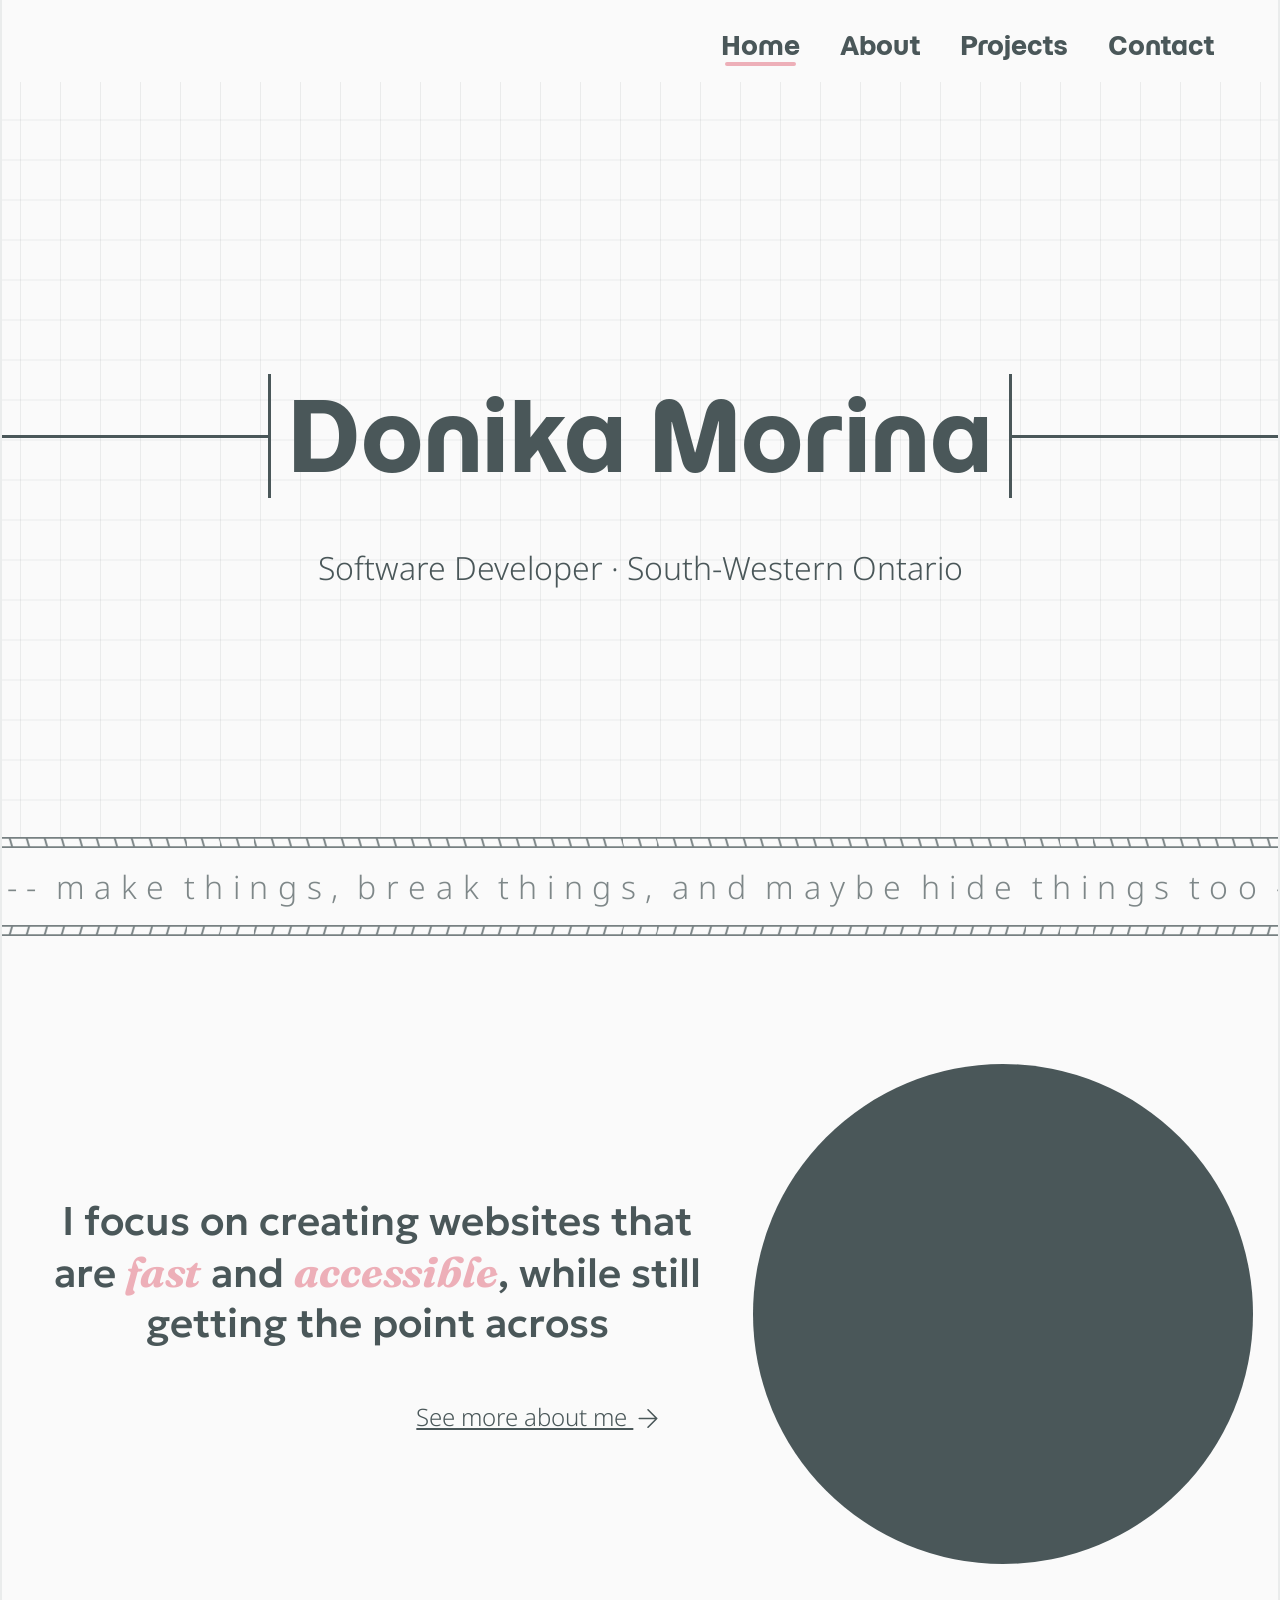
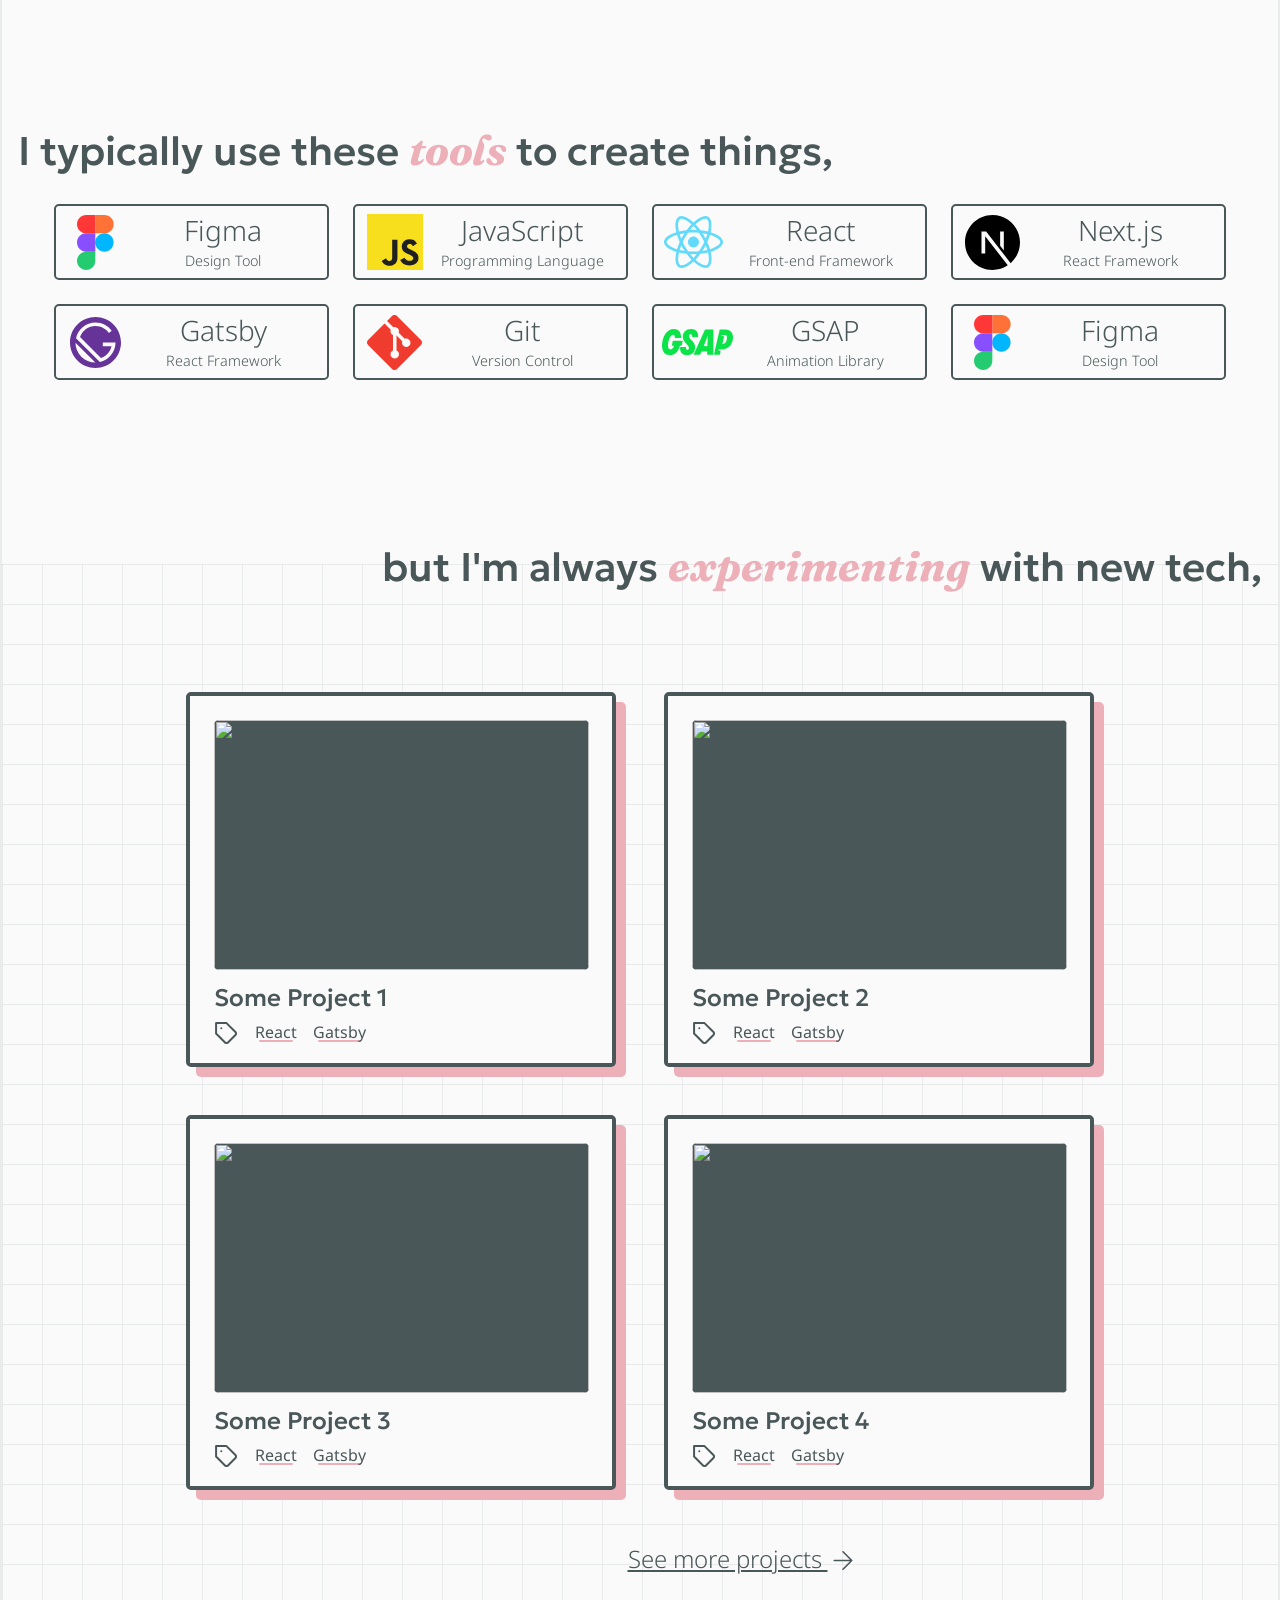
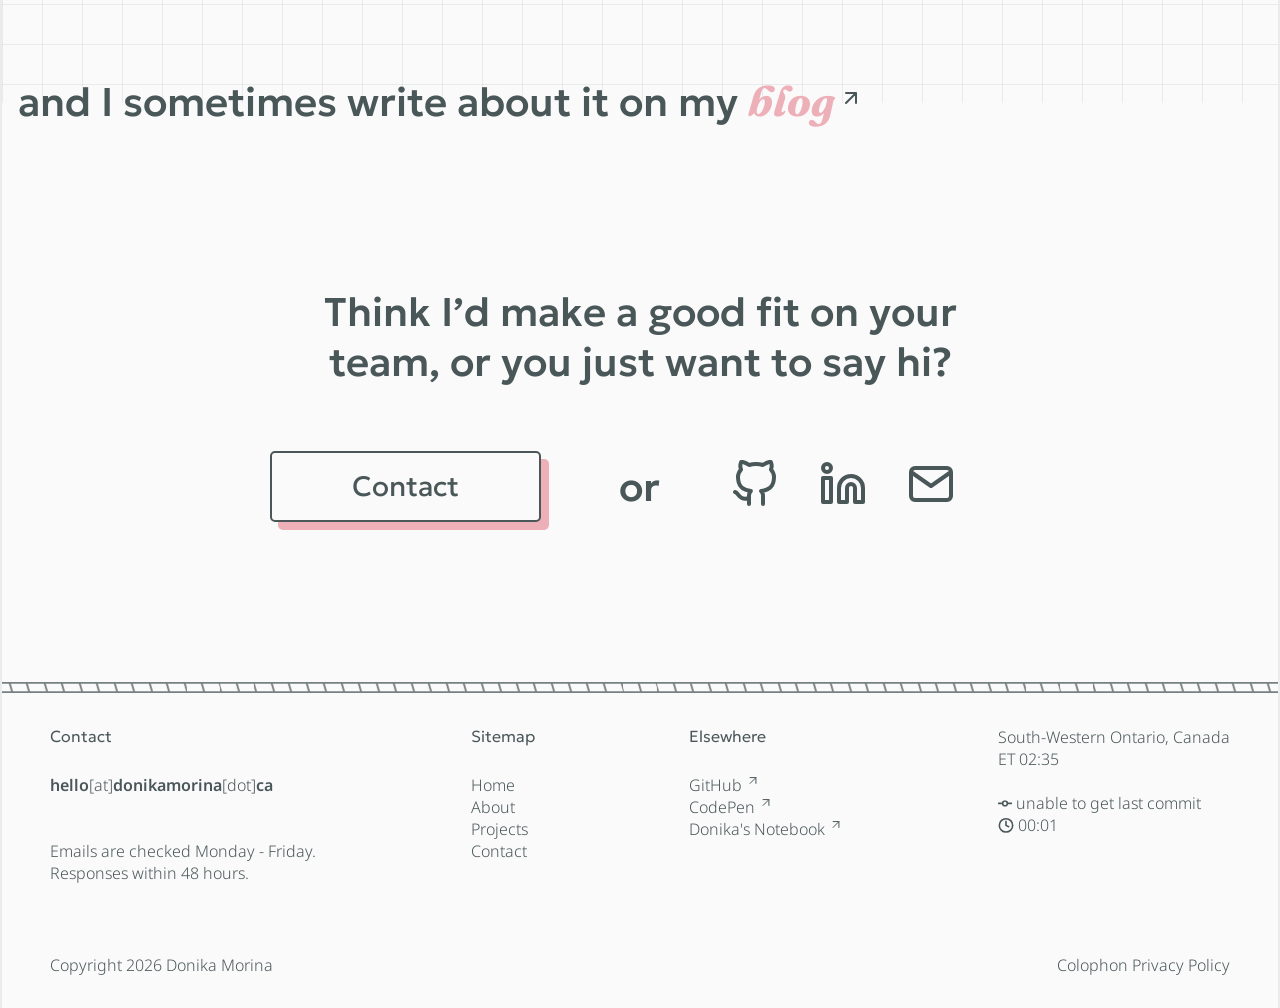
==== index.html @ 20c12070 "styles and content" ====
<!DOCTYPE html>
<html lang="en">

<head>
    <meta charset="UTF-8">
    <meta name="viewport" content="width=device-width, initial-scale=1.0, viewport-fit=cover">
    <!-- <meta http-equiv="Content-Security-Policy" content="default-src 'self'"> -->

    <!-- WEBSITE METADATA-->
    <title>Portfolio | Donika Morina</title>
    <meta name="description" content="A web dev portfolio">

    <meta name="theme-color" content="#ffffff">
    <meta name="color-scheme" content="light">

    <meta name="robots" content="index,follow">


    <!-- OPEN GRAPH / SOCIAL TAGS -->
    <meta property="og:url" content="https://donikamorina.ca/">
    <meta property="og:type" content="website">
    <meta property="og:title" content="Portfolio | Donika Morina">
    <!-- <meta property="og:image" content="https://example.com/image.jpg"> -->
    <!-- <meta property="og:image:alt" content="A description of what is in the image (not a caption)"> -->
    <meta property="og:description" content="Description Here">
    <meta property="og:site_name" content="Portfolio | Donika Morina">
    <meta property="og:locale" content="en_US">
    <meta property="article:author" content="Donika Morina">

    <!-- CANONICAL -->
    <link rel="canonical" href="https://donikamorina.ca">

    <!-- PRECONNECT & PREFETCH -->
    <link rel="preconnect" href="https://fonts.googleapis.com">
    <link rel="preconnect" href="https://fonts.gstatic.com" crossorigin>
    <link
        href="https://fonts.googleapis.com/css2?family=Fraunces:ital,opsz,wght@0,9..144,100..900;1,9..144,100..900&family=Geologica:wght,CRSV@100..900,0&family=Momo+Trust+Display&family=Noto+Sans:ital,wght@0,100..900;1,100..900&display=swap"
        rel="stylesheet">

    <!-- EXTERNAL STYLESHEETS -->
    <link rel="stylesheet" href="/styles/styles.css">

    <!-- FAVICONS FOR DIFFERENT BROWSERS-->
    <link rel="icon" type="image/x-icon" href="/assets/favicons/favicon.ico">
    <link rel="icon" type="image/png" sizes="16x16" href="/assets/favicons/favicon-16x16.png">
    <link rel="icon" type="image/png" sizes="32x32" href="/assets/favicons/favicon-32x32.png">
    <link rel="apple-touch-icon" sizes="180x180" href="/assets/favicons/apple-touch-icon.png">
    <link rel="manifest" href="/assets/favicons/site.webmanifest">

    <!-- SCRIPTS -->
    <script src="/scripts/scroller.js" defer></script>
    <script src="/scripts/clock.js" defer></script>
    <script src="/scripts/getLastCommit.js" defer></script>
</head>

<body>
    <div class="site-container">
        <header>
            <nav class="navbar">
                <ul>
                    <li><a class="nav-link momo-trust current" href="/">Home</a></li>
                    <li><a class="nav-link momo-trust" href="/about">About</a></li>
                    <li><a class="nav-link momo-trust" href="/projects">Projects</a></li>
                    <li><a class="nav-link momo-trust" href="/contact">Contact</a></li>
                </ul>
            </nav>
        </header>
        <main>
            <section class="hero">
                <div class="hero-grid">
                    <p class="hero-subheading left">Software Developer</p>
                    <div class="placeholder momo-trust">Donika Morina</div>
                    <div class="hero-heading">
                        <div>
                            <h1 class="momo-trust">Donika Morina</h1>
                        </div>
                    </div>
                    <p class="hero-subheading right">South-Western Ontario</p>
                </div>
                <p class="mobile-hero-subheading">
                    Software Developer · South-Western Ontario
                </p>
            </section>
            <div class="horizontal-scroll">
                <div class="scroller" id="scroller"></div>
            </div>
            <section class="about">
                <div class="about-content">
                    <h2 class="section-heading about-heading align-center">I focus on creating websites that are
                        <em>fast</em> and
                        <em>accessible</em>,
                        while still getting the
                        point across
                    </h2>
                    <a href="/about" class="align-right see-more">See more about me <svg width="30" height="30"
                            viewBox="0 0 30 30" fill="none" xmlns="http://www.w3.org/2000/svg">
                            <path d="M6.25 15H23.75M15 23.75L23.75 15L15 6.25" stroke-width="1.6" stroke-linecap="round"
                                stroke-linejoin="round" />
                        </svg>
                    </a>
                </div>
                <div>
                    <div class="profile"></div>
                </div>
            </section>
            <section class="tools">
                <h2 class="section-heading align-left">I typically use these <em>tools</em> to create things, </h2>
                <div class="tool-container">
                    <div class="tool">
                        <i class="tool-icon"><img src="/assets/logo/figma.svg" alt=""></i>
                        <div class="tool-info">
                            <h6>Figma</h6>
                            <p>Design Tool</p>
                        </div>
                    </div>
                    <div class="tool">
                        <i class="tool-icon"><img src="/assets/logo/js.svg" alt=""></i>
                        <div class="tool-info">
                            <h6>JavaScript</h6>
                            <p>Programming Language</p>
                        </div>
                    </div>
                    <div class="tool">
                        <i class="tool-icon"><img src="/assets/logo/react.svg" alt=""></i>
                        <div class="tool-info">
                            <h6>React</h6>
                            <p>Front-end Framework</p>
                        </div>
                    </div>
                    <div class="tool">
                        <i class="tool-icon"><img src="/assets/logo/next.svg" alt=""></i>
                        <div class="tool-info">
                            <h6>Next.js</h6>
                            <p>React Framework</p>
                        </div>
                    </div>
                    <div class="tool">
                        <i class="tool-icon"><img src="/assets/logo/gatsby.svg" alt=""></i>
                        <div class="tool-info">
                            <h6>Gatsby</h6>
                            <p>React Framework</p>
                        </div>
                    </div>
                    <div class="tool">
                        <i class="tool-icon"><img src="/assets/logo/git.svg" alt=""></i>
                        <div class="tool-info">
                            <h6>Git</h6>
                            <p>Version Control</p>
                        </div>
                    </div>
                    <div class="tool">
                        <i class="tool-icon"><img src="/assets/logo/gsap.svg" alt=""></i>
                        <div class="tool-info">
                            <h6>GSAP</h6>
                            <p>Animation Library</p>
                        </div>
                    </div>
                    <div class="tool">
                        <i class="tool-icon"><img src="/assets/logo/figma.svg" alt=""></i>
                        <div class="tool-info">
                            <h6>Figma</h6>
                            <p>Design Tool</p>
                        </div>
                    </div>
                </div>

            </section>
            <section class="projects">
                <h2 class="section-heading align-right">but I'm always <em>experimenting</em> with new tech,</h2>
                <div class="projects-bg">
                    <div class="project-card-container">
                        <div class="project-card">
                            <div class="project-card-content">
                                <div class="card-front">
                                    <img src="" alt="">
                                    <h4>Some Project 1</h4>
                                    <div><i class="tag-icon"></i>
                                        <ul class="tags">
                                            <li>React</li>
                                            <li>Gatsby</li>
                                        </ul>
                                    </div>
                                </div>
                                <div class="card-back">
                                    <p>These are the details of the project card</p>
                                    <ul class="card-links">
                                        <li><a href="">Link</a></li>
                                        <li><a href="">Link</a></li>
                                    </ul>
                                </div>
                            </div>
                        </div>
                        <div class="project-card">
                            <div class="project-card-content">
                                <div class="card-front">
                                    <img src="" alt="">
                                    <h4>Some Project 2</h4>
                                    <div><i class="tag-icon"></i>
                                        <ul class="tags">
                                            <li>React</li>
                                            <li>Gatsby</li>
                                        </ul>
                                    </div>
                                </div>
                                <div class="card-back">
                                    <p>These are the details of the project card</p>
                                    <ul class="card-links">
                                        <li><a href="">Link</a></li>
                                        <li><a href="">Link</a></li>
                                    </ul>
                                </div>
                            </div>
                        </div>
                        <div class="project-card">
                            <div class="project-card-content">
                                <div class="card-front">
                                    <img src="" alt="">
                                    <h4>Some Project 3</h4>
                                    <div><i class="tag-icon"></i>
                                        <ul class="tags">
                                            <li>React</li>
                                            <li>Gatsby</li>
                                        </ul>
                                    </div>
                                </div>
                                <div class="card-back">
                                    <p>These are the details of the project card</p>
                                    <ul class="card-links">
                                        <li><a href="">Link</a></li>
                                        <li><a href="">Link</a></li>
                                    </ul>
                                </div>
                            </div>
                        </div>
                        <div class="project-card">
                            <div class="project-card-content">
                                <div class="card-front">
                                    <img src="" alt="">
                                    <h4>Some Project 4</h4>
                                    <div><i class="tag-icon"></i>
                                        <ul class="tags">
                                            <li>React</li>
                                            <li>Gatsby</li>
                                        </ul>
                                    </div>
                                </div>
                                <div class="card-back">
                                    <p>These are the details of the project card</p>
                                    <ul class="card-links">
                                        <li><a href="">Link</a></li>
                                        <li><a href="">Link</a></li>
                                    </ul>
                                </div>
                            </div>
                        </div>
                        <div class="project-link">
                            <a href="/projects" class="align-right see-more">See more projects <svg width="30"
                                    height="30" viewBox="0 0 30 30" fill="none" xmlns="http://www.w3.org/2000/svg">
                                    <path d="M6.25 15H23.75M15 23.75L23.75 15L15 6.25" stroke-width="1.6"
                                        stroke-linecap="round" stroke-linejoin="round" />
                                </svg>
                            </a>
                        </div>
                        <div class="dotted-circle"></div>
                    </div>
                </div>
                <h2 class="section-heading align-left">and I sometimes write about it on my <a class="external-link"
                        target="_blank" href="https://donikasnotebook.com/blog"><em>blog</em> <i class="arrow-up-right">
                            <svg width="24" height="24" viewBox="0 0 24 24" fill="none"
                                xmlns="http://www.w3.org/2000/svg">
                                <path d="M7 17L17 7M17 17V7H7" stroke-width="2" stroke-linecap="round"
                                    stroke-linejoin="round" />
                            </svg>

                        </i></a></h2>
            </section>
            <section class="contact">
                <h2 class="section-heading align-center">
                    Think I’d make a good fit on your team, or you just want to say hi?
                </h2>
                <div class="contact-links">
                    <a href="/contact" class="button wider">Contact</a>
                    <h2 class="section-heading">or</h2>
                    <ul class="social-link-container">
                        <li><a class="social-icon" href="https://github.com/donika-morina" target="_blank">
                                <svg width="48" height="48" viewBox="0 0 48 48" fill="none"
                                    xmlns="http://www.w3.org/2000/svg">
                                    <g clip-path="url(#clip0_1512_581)">
                                        <path
                                            d="M18 37.9999C8 40.9999 8 32.9999 4 31.9999M32 43.9999V36.2599C32.075 35.3062 31.9462 34.3475 31.622 33.4475C31.2979 32.5474 30.7859 31.7267 30.12 31.0399C36.4 30.3399 43 27.9599 43 17.0399C42.9995 14.2475 41.9254 11.5623 40 9.53988C40.9117 7.09689 40.8472 4.39657 39.82 1.99988C39.82 1.99988 37.46 1.29988 32 4.95988C27.416 3.71752 22.584 3.71752 18 4.95988C12.54 1.29988 10.18 1.99988 10.18 1.99988C9.15275 4.39657 9.08829 7.09689 10 9.53988C8.06025 11.5773 6.98505 14.2868 7 17.0999C7 27.9399 13.6 30.3199 19.88 31.0999C19.222 31.7798 18.7145 32.5907 18.3906 33.4797C18.0667 34.3687 17.9336 35.316 18 36.2599V43.9999"
                                            stroke="#4A5759" stroke-width="4" stroke-linecap="round"
                                            stroke-linejoin="round" />
                                    </g>
                                    <defs>
                                        <clipPath id="clip0_1512_581">
                                            <rect width="48" height="48" fill="white" />
                                        </clipPath>
                                    </defs>
                                </svg>

                            </a>
                        </li>
                        <li><a class="social-icon" href="https://ca.linkedin.com/in/donika--morina" target="_blank">
                                <svg width="48" height="48" viewBox="0 0 48 48" fill="none"
                                    xmlns="http://www.w3.org/2000/svg">
                                    <path
                                        d="M32 16C35.1826 16 38.2348 17.2643 40.4853 19.5147C42.7357 21.7652 44 24.8174 44 28V42H36V28C36 26.9391 35.5786 25.9217 34.8284 25.1716C34.0783 24.4214 33.0609 24 32 24C30.9391 24 29.9217 24.4214 29.1716 25.1716C28.4214 25.9217 28 26.9391 28 28V42H20V28C20 24.8174 21.2643 21.7652 23.5147 19.5147C25.7652 17.2643 28.8174 16 32 16Z"
                                        stroke="#4A5759" stroke-width="4" stroke-linecap="round"
                                        stroke-linejoin="round" />
                                    <path d="M12 18H4V42H12V18Z" stroke="#4A5759" stroke-width="4"
                                        stroke-linecap="round" stroke-linejoin="round" />
                                    <path
                                        d="M8 12C10.2091 12 12 10.2091 12 8C12 5.79086 10.2091 4 8 4C5.79086 4 4 5.79086 4 8C4 10.2091 5.79086 12 8 12Z"
                                        stroke="#4A5759" stroke-width="4" stroke-linecap="round"
                                        stroke-linejoin="round" />
                                </svg>

                            </a>
                        </li>
                        <li>
                            <a class="social-icon" href="mailto:hello@donika.info">
                                <svg width="48" height="48" viewBox="0 0 48 48" fill="none"
                                    xmlns="http://www.w3.org/2000/svg">
                                    <path
                                        d="M44 12C44 9.8 42.2 8 40 8H8C5.8 8 4 9.8 4 12M44 12V36C44 38.2 42.2 40 40 40H8C5.8 40 4 38.2 4 36V12M44 12L24 26L4 12"
                                        stroke="#4A5759" stroke-width="4" stroke-linecap="round"
                                        stroke-linejoin="round" />
                                </svg>
                            </a>
                        </li>
                    </ul>
                </div>
            </section>
        </main>
        <footer>
            <div class="footer-container">
                <div class="footer-contact">
                    <h6 class="footer-heading">Contact</h6>
                    <p>
                        <strong>hello</strong>[at]<strong>donikamorina</strong>[dot]<strong>ca</strong>
                    </p>
                    <br>
                    <br>
                    <p>
                        Emails are checked Monday - Friday.
                        <br>
                        Responses within 48 hours.
                    </p>
                    <br>
                </div>
                <div class="footer-sitemap">
                    <h6 class="footer-heading">Sitemap</h6>
                    <ul>
                        <li><a class="footer-link" href="/">Home</a></li>
                        <li><a class="footer-link" href="/about">About</a></li>
                        <li><a class="footer-link" href="/projects">Projects</a></li>
                        <li><a class="footer-link" href="/contact">Contact</a></li>
                    </ul>
                </div>
                <div class="footer-elsewhere">
                    <h6 class="footer-heading">Elsewhere</h6>
                    <ul>
                        <li><a class="footer-link external-link" target="_blank"
                                href="https://github.com/donika-morina">GitHub <i class="arrow-up-right "><svg
                                        width="14" height="14" viewBox="0 0 14 14" fill="none"
                                        xmlns="http://www.w3.org/2000/svg">
                                        <path d="M4.08301 9.91668L9.91634 4.08334M9.91634 9.91668V4.08334H4.08301"
                                            stroke-linecap="round" stroke-linejoin="round" />
                                    </svg></i></a></li>
                        <li><a class="footer-link external-link" target="_blank"
                                href="https://codepen.io/donika-morina">CodePen <i class="arrow-up-right"><svg
                                        width="14" height="14" viewBox="0 0 14 14" fill="none"
                                        xmlns="http://www.w3.org/2000/svg">
                                        <path d="M4.08301 9.91668L9.91634 4.08334M9.91634 9.91668V4.08334H4.08301"
                                            stroke-linecap="round" stroke-linejoin="round" />
                                    </svg></i></a>
                        </li>
                        <li><a class="footer-link external-link" target="_blank"
                                href="https://donikasnotebook.com">Donika's Notebook
                                <i class="arrow-up-right"><svg width="14" height="14" viewBox="0 0 14 14" fill="none"
                                        xmlns="http://www.w3.org/2000/svg">
                                        <path d="M4.08301 9.91668L9.91634 4.08334M9.91634 9.91668V4.08334H4.08301"
                                            stroke-linecap="round" stroke-linejoin="round" />
                                    </svg></i></a>
                        </li>

                    </ul>
                </div>
                <div class="footer-more-info">
                    <p>South-Western Ontario, Canada</p>
                    <p>ET <span id="eastern-time"></span></p>
                    <br>
                    <p><svg class="git-icon" width="14" height="7" viewBox="0 0 14 7" fill="none"
                            xmlns="http://www.w3.org/2000/svg">
                            <path
                                d="M0.612305 3.13314H4.08314M9.9223 3.13314H13.3931M9.33314 3.13314C9.33314 4.4218 8.28847 5.46647 6.9998 5.46647C5.71114 5.46647 4.66647 4.4218 4.66647 3.13314C4.66647 1.84447 5.71114 0.799805 6.9998 0.799805C8.28847 0.799805 9.33314 1.84447 9.33314 3.13314Z"
                                stroke="#4A5759" stroke-width="1.6" stroke-linecap="round" stroke-linejoin="round" />
                        </svg>

                        <a class="footer-link" id="last-commit" target="_blank"></a>
                    </p>
                    <p><span id="total-visitors"></span></p>
                    <p>
                        <svg class="inline-icon" width="16" height="16" viewBox="0 0 16 16" fill="none"
                            xmlns="http://www.w3.org/2000/svg">
                            <g clip-path="url(#clip0_1584_41)">
                                <path
                                    d="M7.99967 4.00016V8.00016L10.6663 9.3335M14.6663 8.00016C14.6663 11.6821 11.6816 14.6668 7.99967 14.6668C4.31778 14.6668 1.33301 11.6821 1.33301 8.00016C1.33301 4.31826 4.31778 1.3335 7.99967 1.3335C11.6816 1.3335 14.6663 4.31826 14.6663 8.00016Z"
                                    stroke="#4A5759" stroke-width="1.6" stroke-linecap="round"
                                    stroke-linejoin="round" />
                            </g>
                            <defs>
                                <clipPath id="clip0_1584_41">
                                    <rect width="16" height="16" fill="white" />
                                </clipPath>
                            </defs>
                        </svg>
                        <span id="time-on-site"></span>
                    </p>
                </div>
            </div>
            <div class="footer-bottom">
                <p>Copyright <span id="year"></span> Donika Morina</p>
                <div>
                    <a href="/colophon">Colophon</a>
                    <a href="/privacy">Privacy Policy</a>
                </div>
            </div>
        </footer>
    </div>
</body>

</html>
---- styles/styles.css ----
:root {
    --bg-colour: #fafafa;
    --bg-colour-translucent: #fafafa59;
    --text-colour: #4A5759;
    --accent-colour: #EDAFB8;
    --accent-translucent: #eda5b863;
    --text-colour-translucent: #4a575917;
    --border-svg: url("/assets/border.svg");

    --project-card-width: 430px;
    --project-card-height: 375px;
}

.momo-trust {
    font-family: "Momo Trust Display", sans-serif;
    font-weight: 400;
    font-style: normal;
}

/* Some Defaults */
* {
    margin: 0;
    padding: 0;
    box-sizing: border-box;
    font-size: 16px;
    color: var(--text-colour);
    font-family: "Noto Sans", sans-serif;
    font-weight: 300;
}

body {
    background-color: var(--bg-colour);
}

.site-container {
    position: relative;
    min-height: 100vh;
    overflow-x: hidden;
    display: flex;
    flex-direction: column;
}

a {
    text-decoration: none;
    transition: color 0.2s ease;
}

a:hover {
    color: var(--accent-colour);
}

ul {
    list-style: none;
}

strong {
    font-weight: 600;
}

h1,
h2,
h3,
h4,
h5,
h6 {
    font-family: "Geologica", sans-serif;
    font-weight: 500;
}

.button {
    margin-top: 1.5rem;
    border: 2px solid var(--text-colour);
    border-radius: 5px;
    box-shadow: 8px 8px 0 var(--accent-colour);
    font-family: "Geologica", sans-serif;
    font-size: 1.25rem;
    font-weight: 400;
    letter-spacing: -3%;
    transition: transform 0.2s ease, box-shadow 0.2s ease;
    padding: 0.5rem 2.25rem;
    width: fit-content;
    background-color: var(--bg-colour);
}

.button:hover {
    color: var(--text-colour);
    transform: translateY(-2px);
    box-shadow: 12px 14px 0px var(--accent-colour);
    background-color: var(--bg-colour);
    cursor: pointer;
}

.button:active {
    transform: translateY(8px);
    box-shadow: 0px 0px 0px var(--accent-colour);
}

::selection {
    background-color: var(--accent-translucent);
    /*color: var(--text-colour);*/
}

.align-center {
    text-align: center;
    /*padding: 5rem;*/
}

.align-left {
    text-align: left;
    padding-left: 5rem;
}

.align-right {
    text-align: right;
    padding-right: 5rem;
}


.about,
.tools,
.projects {
    margin-bottom: 10rem;
}

.inline-icon {
    transform: translateY(15%);
}

.page-heading {
    width: 100%;
    padding: 1.5rem 5rem;
    border-bottom: 12px solid transparent;
    border-image: var(--border-svg) 13 round;
}

.page-heading>h1 {
    font-family: "Geologica", sans-serif;
    font-weight: 800;
    font-size: 3rem;
    max-width: 800px;
}

.page-heading>h1>em {
    font-family: "Fraunces", serif;
    font-weight: 800;
    font-size: 3.15rem;
    color: var(--accent-colour);
}



/* Main Navigation */
header {
    position: sticky;
    top: 0;
    width: 100%;
    display: flex;
    justify-content: end;
    background-color: var(--bg-colour);
    z-index: 100;
}

.navbar ul {
    display: flex;
    gap: 40px;
    padding: 1.75rem 4rem 1.25rem 4rem;
}

.nav-link {
    font-size: 1.65rem;
    position: relative;
}

@keyframes line-grow {
    from {
        width: 10%;
        left: 45%;
    }

    50% {
        width: 6%;
        left: 47%;
    }

    75% {
        width: 105%;
        left: 0;
    }

    to {
        width: 90%;
        left: 5%;
    }
}

.nav-link.current::after {
    content: "";
    position: absolute;
    width: 90%;
    height: 4px;
    border-radius: 4px;
    background-color: var(--accent-colour);
    bottom: -4px;
    left: 5%;
    z-index: -1;
    animation: line-grow 0.6s linear;
}


/* Home Page */
.site-container {
    max-width: 2000px;
    margin: auto;
    background-color: var(--bg-colour);
    border-left: 2px var(--text-colour-translucent) solid;
    border-right: 2px var(--text-colour-translucent) solid;
    position: relative;
}

/* Hero Section */
.hero {
    height: clamp(500px, calc(100vh - 9rem - 1px), 1080px);
    background-size: 40px 40px;
    background-image:
        linear-gradient(to right, var(--text-colour-translucent) 1px, transparent 1px),
        linear-gradient(to bottom, var(--text-colour-translucent) 1px, transparent 1px);
    background-position: center;
    display: flex;
    align-items: center;
    justify-content: center;
    flex-direction: column;
}

.hero-grid {
    display: grid;
    width: 100%;
    grid-template-columns: 1fr max-content 1fr;
    grid-template-rows: 1fr 1fr 1fr;
}



.hero-subheading,
.mobile-hero-subheading {
    font-size: clamp(1rem, 2vw, 2.5rem);
    font-family: "Noto Sans", sans-serif;
    text-align: center;
}

.hero-subheading.left {
    align-self: end;
    grid-row: 1;
    grid-column: 1;
    margin-bottom: -3rem;
    /* animation: move-left-sh 2s ease-in; */
}

.hero-subheading.right {
    /* align-self: flex-end; */
    grid-row: 3;
    grid-column: 3;
    margin-top: -3rem;
    /* animation: move-right-sh 2s ease-in; */
}

.hero-heading {
    width: 100%;
    display: flex;
    grid-column: 1/4;
    grid-row: 2;
}


@keyframes move-left-sh {
    from {
        text-align: right;
        padding-right: 1rem;
    }

    65% {
        text-align: right;
        padding-right: 1rem;
    }

    to {
        /* text-align: center; */
        padding-right: 1rem;
    }
}

@keyframes move-right-sh {
    from {
        text-align: left;
        padding-left: 1rem;
    }

    65% {
        text-align: left;
        padding-left: 1rem;
    }

    to {
        /* text-align: center; */
        padding-right: 2rem;
    }
}

@keyframes scale-name {
    from {
        letter-spacing: -75%;
        padding: 0;
    }

    40% {
        letter-spacing: -75%;
        padding: 0;
    }

    to {
        letter-spacing: 0;
    }
}

.hero-heading h1 {
    font-size: 6rem;
    text-align: center;
    padding: 0 1rem;
    overflow: hidden;
    text-wrap-mode: nowrap;
    animation: scale-name 1.5s ease;
}

.hero-heading div {
    border-left: 3px solid var(--text-colour);
    border-right: 3px solid var(--text-colour);
}

.placeholder {
    visibility: hidden;
    font-size: 6rem;
    text-align: center;
    padding: 0 1rem;
    grid-column: 2;
    grid-row: 2;
    letter-spacing: 0%;
    white-space: nowrap;
    text-wrap-mode: nowrap;
    animation: scale-name 1.5s ease;
}

.hero-heading::before,
.hero-heading::after {
    content: "";
    flex: 1;
    border-bottom: 3px solid var(--text-colour);
    margin: auto;
}

.mobile-hero-subheading {
    display: none;
}

.section-heading {
    font-family: "Geologica", sans-serif;
    font-weight: 500;
    font-size: 2.5rem;
    z-index: 26;
    position: relative;
}

section {
    width: 100%;
}

em {
    font-family: "Fraunces", serif;
    font-weight: 700;
    font-size: 2.65rem;
    color: var(--accent-colour);
}

.see-more {
    text-decoration: underline;
    font-size: 1.5rem;
}

.see-more>svg {
    transform: translate(0, 25%);
    stroke: var(--text-colour);
    transition: transform 0.2s ease-out, stroke 0.3s ease;
}

.see-more:hover>svg {
    transform: translate(50%, 25%);
    stroke: var(--accent-colour);
}

/* Horizontal Scroll*/
.horizontal-scroll {
    width: 100%;
    overflow: hidden;
    border-top: 12px solid transparent;
    border-bottom: 12px solid transparent;
    border-image: var(--border-svg) 13 round;
}

.scroller {
    font-size: 2rem;
    font-weight: 200;
    animation: marquee 25s linear infinite;
    white-space: nowrap;
}

@keyframes marquee {
    to {
        transform: translate3d(-100%, 0, 0);
    }
}

.scroller>span {
    display: inline-block;
    transition: transform 0.3s ease-out;
    padding: 1rem 0.3rem;
    font-size: 2rem;
    cursor: default;
    font-family: "Noto Sans", monospace;
    opacity: 70%;
}

.scroller>span:hover {
    transform: translateY(-20px);
}

/* About Section */
.about {
    display: flex;
    align-items: center;
    justify-content: space-evenly;
    flex-wrap: wrap;
    margin-top: 8rem;
}

.about-content {
    max-width: 740px;
    padding: 5rem 0;
    display: flex;
    flex-direction: column;
    gap: 3rem;
}

.about-content>:nth-child(2) {
    align-self: flex-end;
    padding-right: 4rem;
}

.about-heading {
    max-width: 700px;
}

.profile {
    height: 500px;
    width: 500px;
    border-radius: 50%;
    background-color: var(--text-colour);
}

/* Tool Section */
.tools>.section-heading {
    margin-bottom: 1.75rem;
}

.tool-container {
    display: flex;
    flex-wrap: wrap;
    align-items: center;
    justify-content: center;
    gap: 1.5rem;
    width: 100%;
    max-width: 1200px;
    margin: auto;
}

.tool {
    display: grid;
    grid-template-columns: 1fr 3fr;
    width: 275px;
    min-height: 4.75rem;
    border: 2px solid var(--text-colour);
    border-radius: 5px;
    padding: 0.5rem;
}

.tool-icon {
    display: flex;
    align-items: center;
    justify-content: center;
}

.tool-info {
    text-align: center;
    display: flex;
    flex-direction: column;
    justify-content: space-between;
}

.tool-info>h6 {
    font-size: 1.75rem;
    line-height: 2rem;
    font-weight: 300;
    font-family: "Noto Sans", sans-serif;
}

.tool-info>p {
    font-size: 0.9rem;
}

/* Projects Section */
.projects-bg {
    background-size: 40px 40px;
    background-image:
        linear-gradient(to right, var(--text-colour-translucent) 1px, transparent 1px),
        linear-gradient(to bottom, var(--text-colour-translucent) 1px, transparent 1px);
}

.projects>.section-heading:first-child {
    margin-bottom: -1.75rem;
    text-align: right;
}

.projects>.section-heading:last-child {
    margin-top: -1.75rem;
}

.project-card-container {
    display: grid;
    grid-template-columns: 1fr 1fr 1fr;
    grid-template-rows: 1fr 0.5fr 1fr;
    padding: 8rem 0;
    margin: auto;
    width: min(calc(3.5 * var(--project-card-width)), 100%);
    position: relative;
}

.dotted-circle {
    position: absolute;
    top: 50%;
    left: 50%;
    transform: translate(-50%, -50%);
    width: calc(2 * var(--project-card-width));
    height: calc(1.75 * var(--project-card-width) - 50px);
    border: 3px dashed var(--text-colour);
    border-radius: 50%;
    z-index: 0;
}

.project-card {
    position: relative;
    width: var(--project-card-width);
    height: var(--project-card-height);
    z-index: 1;
    align-self: center;
    justify-self: center;
}

.project-card::after {
    content: "";
    height: 100%;
    width: 100%;
    position: absolute;
    top: 10px;
    left: 10px;
    border-radius: 5px;
    background-color: var(--accent-colour);
    z-index: -1;
    transition: transform 0.6s ease;
}

.project-card-content {
    height: 100%;
    width: 100%;
    border: 4px solid var(--text-colour);
    border-radius: 5px;
    background-color: var(--bg-colour);
    transition: transform 0.6s ease;
    transform-style: preserve-3d;
    position: relative;
}

.project-card:hover .project-card-content {
    transform: rotateY(-180deg);
    cursor: default;
}

.project-card:hover.project-card::after {
    transform: translate(5px, 10px);
}

.card-front,
.card-back {
    position: absolute;
    -webkit-backface-visibility: hidden;
    backface-visibility: hidden;
    background-color: var(--bg-colour);
    height: 100%;
    width: 100%;
    padding: 1.5rem;
}

.card-back {
    transform: rotateY(-180deg);
    z-index: 6;
}

.card-front>img {
    margin: auto;
    height: 250px;
    width: 375px;
    background-color: var(--text-colour);
    border-radius: 5px;
}

.card-front>h4 {
    font-family: "Geologica";
    font-weight: 500;
    text-align: left;
    margin: 0.5rem 0;
    font-size: 1.5rem;
}

.card-front>div {
    display: flex;
}

.tags {
    display: flex;
    list-style: none;
    gap: 1rem;
    margin-left: 1rem;
    background-color: var(--bg-colour);
}

.tags>* {
    position: relative;
    font-weight: 400;
    z-index: 5;
}

.tags>*::after {
    content: "";
    position: absolute;
    width: 80%;
    height: 2px;
    background-color: var(--accent-colour);
    border-radius: 2px;
    bottom: 4px;
    left: 10%;
    z-index: -1;
}

.card-back {
    display: flex;
    flex-direction: column;
    justify-content: space-between;
}

.card-links {
    list-style: none;
    display: flex;
    justify-content: start;
    gap: 2rem;
}

.project-card:nth-child(1) {
    grid-row: 1;
    grid-column: 2;
    align-self: end;
    justify-self: start;
}

.project-card:nth-child(2) {
    grid-row: 2;
    grid-column: 1;
    align-self: end;
    justify-self: center;
    margin-bottom: -10rem;
}

.project-card:nth-child(3) {
    grid-row: 2;
    grid-column: 3;
    align-self: start;
    justify-self: center;
    margin-top: -10rem;
}

.project-card:nth-child(4) {
    grid-row: 3;
    grid-column: 2;
    align-self: start;
    justify-self: end;
}

.project-link {
    grid-row: 3;
    grid-column: 3;
    position: relative;
}

.project-link>.see-more {
    position: absolute;
    text-wrap-mode: nowrap;
    bottom: 50%;
    left: 35%;
}

.contact {
    margin: 5rem 0 10rem 0;
}

.contact>.section-heading {
    max-width: 700px;
    margin: auto;
}

.contact-links {
    display: grid;
    grid-template-columns: 3fr 1fr 3fr;
    margin-top: 4rem;
    text-align: center;
    align-items: center;
}

.contact-links>.button {
    padding: 1rem 5rem;
    font-size: 1.75rem;
    margin: 0 8px 0 0;
    justify-self: flex-end;
}

.social-link-container {
    display: flex;
    gap: 2.5rem;
}

.social-link-container>li {
    transition: transform 0.2s ease;
}

.social-link-container>li:hover {
    transform: translateY(-5px);
}



/* Footer */
footer {
    padding: 2rem 3rem;
    border-top: 12px solid transparent;
    border-image: var(--border-svg) 13 round;
    margin-top: auto;
}

.footer-container {
    display: flex;
    justify-content: space-between;
    padding: 0 6rem;
}

.footer-heading {
    font-family: "Geologica", sans-serif;
    font-weight: 300;
    margin-bottom: 1.75rem;
}

.footer-bottom {
    margin: 3rem 0 0 0;
    display: flex;
    justify-content: space-between;
}

/* ICONS */
.tag-icon {
    content: "";
    display: inline-block;
    width: 25px;
    height: 25px;
    background-image: url("/assets/Tag.svg");
}

.arrow-up-right>svg {
    stroke: var(--text-colour);
    transform: translateY(-25%);
    transition: transform 0.1s ease-out;
}

.external-link:hover .arrow-up-right>svg {
    stroke: var(--accent-colour);
    transform: translate(25%, -40%);
}

.git-icon {
    transform: translateY(-25%);
}

/* 404 PAGE*/
.container-404 {
    border-top: 12px solid transparent;
    border-image: var(--border-svg) 13 round;
    display: grid;
    grid-template-columns: 2fr 1fr;
    padding: 5rem 3rem 2rem 3rem;
    gap: 3rem;
}

.content-404 {
    display: flex;
    flex-direction: column;
    width: 100%;
}

.content-404>*:nth-child(odd) {
    align-self: flex-start;
}

.content-404>*:nth-child(even) {
    align-self: flex-end;
}

.content-404>h1 {
    font-family: "Geologica", sans-serif;
    font-weight: 800;
    font-size: 11rem;
    text-shadow: 20px 15px 0 var(--text-colour-translucent);
    line-height: 10rem;
}

.content-404>h2>em {
    font-weight: 700;
    font-size: 8rem;
}

.content-404>h3 {
    margin-top: 2rem;
    font-family: "Geologica", sans-serif;
    font-weight: 400;
    font-size: 3.25rem;
}

.content-404>.button {
    margin-top: 4rem;
    font-size: 1.75rem;
}

.colophon-container {
    width: 80%;
    max-width: 900px;
    margin: auto;
    padding: 2rem 0;
}

.colophon-content {
    padding: 0 4.25rem;
    margin-top: 1.5rem;
}

.colophon-content>h2 {
    font-size: 2rem;
    margin-bottom: 0.25rem;
}

.colophon-content>p {
    font-size: 1.25rem;
}

.colophon-content>ul {
    list-style: disc;
    margin-left: 3rem;
    margin-bottom: 1.5rem;
}

.colophon-content>ul>li {
    font-size: 1.15rem;
    line-height: 1.75rem;
    font-weight: 300;
}

blockquote>h2 {
    position: relative;
    /* for pseudos */
    font-size: clamp(1.4rem, 0.8rem + 2.5vmin, 2.4rem);
    font-weight: normal;
    border: 2px solid var(--text-colour);
    border-radius: 15px;
    padding: 25px;
}

blockquote>h2:after {
    content: "";
    position: absolute;
    border: 2px solid var(--text-colour);
    border-radius: 0 25px 0 0;
    width: 30px;
    height: 50px;
    bottom: -52px;
    left: 15px;
    border-bottom: none;
    border-left: none;
    z-index: 3;
}

blockquote>h2:before {
    content: "";
    position: absolute;
    width: 100px;
    border: 6px solid var(--bg-colour);
    bottom: -4px;
    left: 15px;
    z-index: 2;
}





@media (max-width: 1305px) {
    .project-card-container {
        display: flex;
        flex-wrap: wrap;
        align-items: center;
        justify-content: center;
        gap: 3rem;
    }

    .project-card:nth-child(1),
    .project-card:nth-child(2),
    .project-card:nth-child(3),
    .project-card:nth-child(4) {
        margin-top: 0;
        margin-bottom: 0;
        align-self: center;
        justify-self: center;
    }

    .project-link {
        position: unset;
        width: 435px;
        display: flex;
        align-items: flex-end;
        justify-content: flex-end;

    }

    .project-link>.see-more {
        position: static;
        padding: 0;
    }

    .dotted-circle {
        display: none;
    }

    .hero-subheading {
        display: none;
    }

    .mobile-hero-subheading {
        display: block;
        padding: 3rem 0 5rem 0;
        font-size: 2rem;
    }

    .hero-grid {
        display: flex;
        flex-direction: column;
    }

    .footer-container {
        flex-wrap: wrap;
        gap: 2rem;
        padding: 0;
    }

    .align-left {
        text-align: left;
        padding-left: 1rem;
    }

    .align-right {
        text-align: right;
        padding-right: 1rem;
    }
}

@media (max-width: 745px) {
    .hero-heading h1 {
        text-wrap-mode: wrap;
    }
}
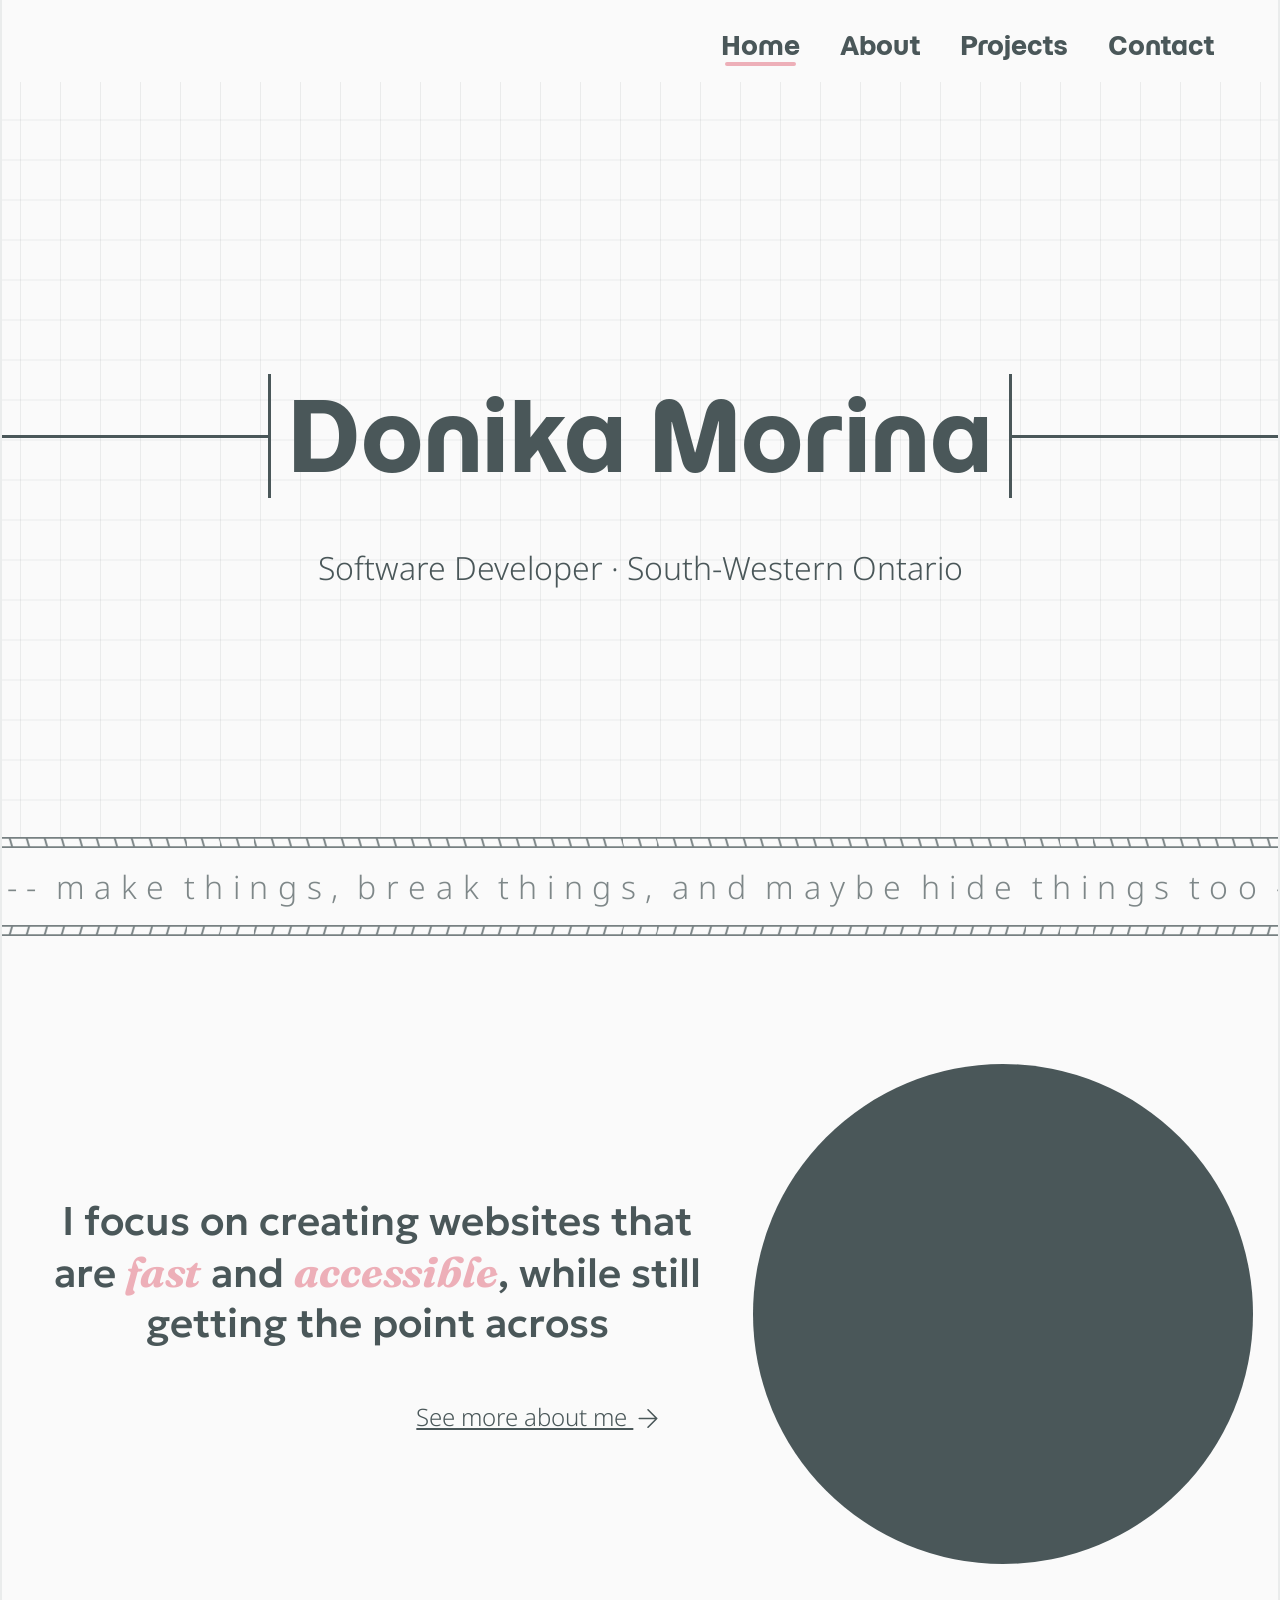
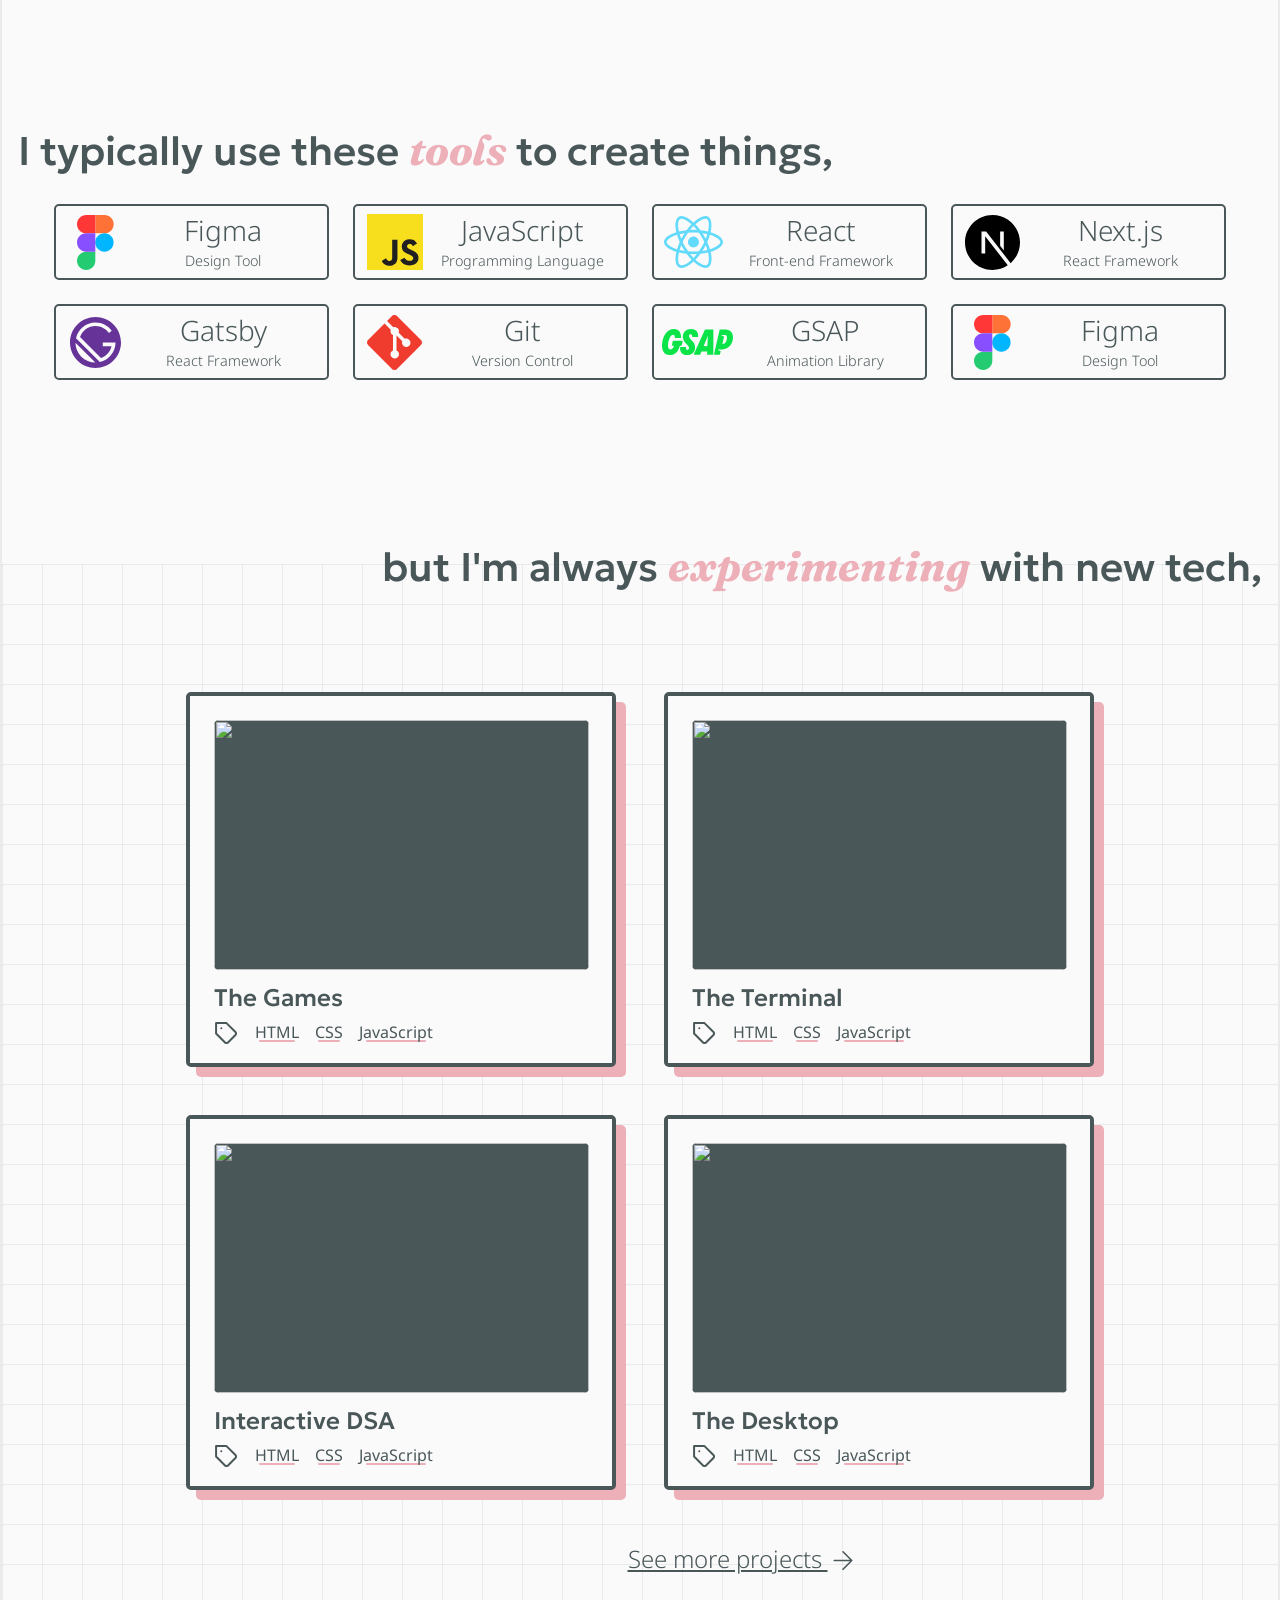
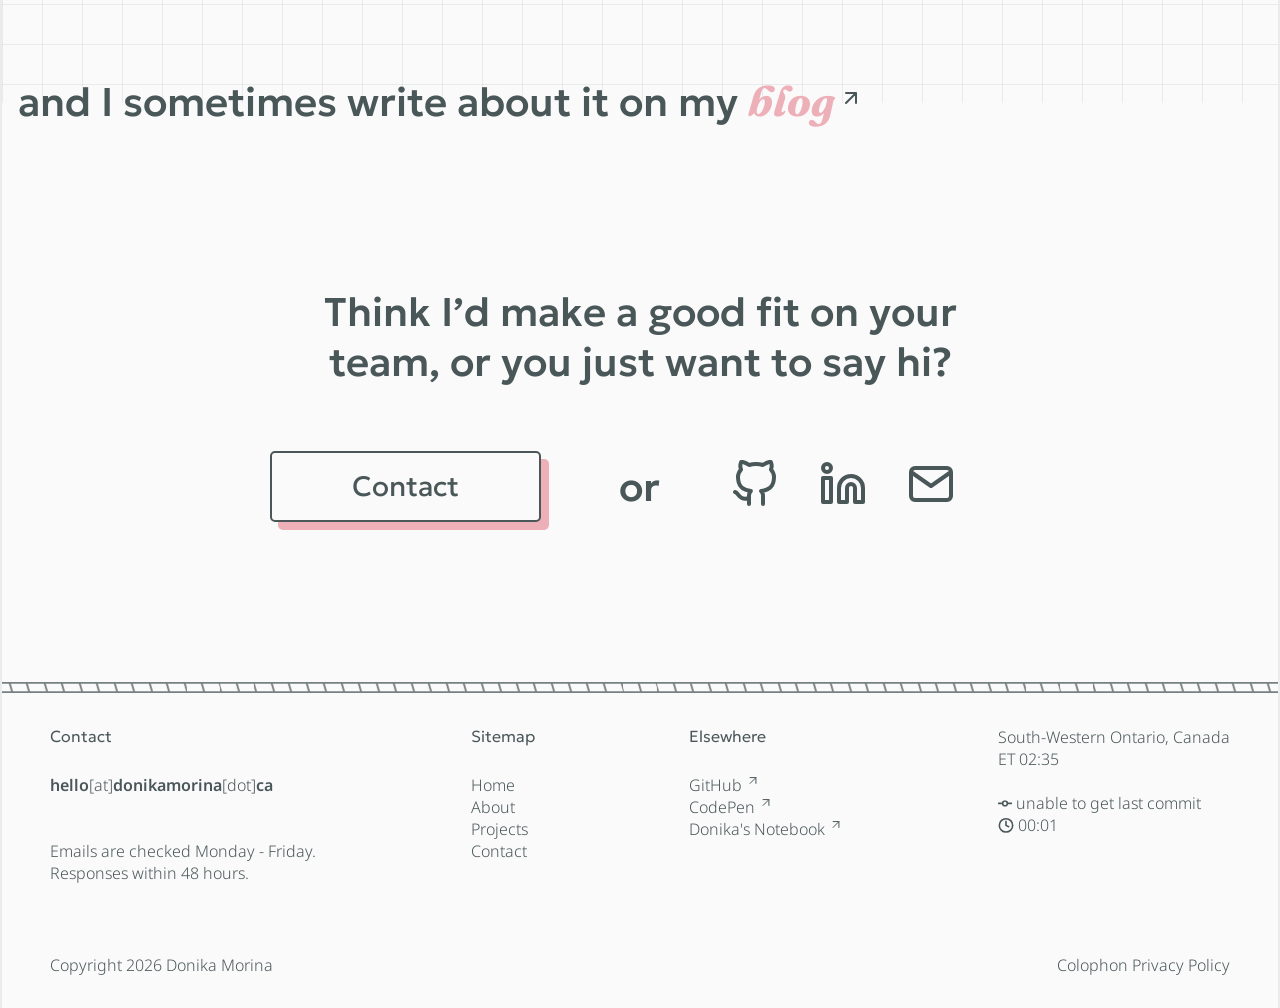
==== commit 16ebda94: "some content updates" ====
--- a/index.html
+++ b/index.html
@@ -173,19 +173,21 @@
                             <div class="project-card-content">
                                 <div class="card-front">
                                     <img src="" alt="">
-                                    <h4>Some Project 1</h4>
+                                    <h4>The Games</h4>
                                     <div><i class="tag-icon"></i>
                                         <ul class="tags">
-                                            <li>React</li>
-                                            <li>Gatsby</li>
+                                            <li>HTML</li>
+                                            <li>CSS</li>
+                                            <li>JavaScript</li>
                                         </ul>
                                     </div>
                                 </div>
                                 <div class="card-back">
-                                    <p>These are the details of the project card</p>
+                                    <p>A collection of arcade games recreated in vanilla JavaScript using DOM
+                                        manipulation and canvas.</p>
                                     <ul class="card-links">
-                                        <li><a href="">Link</a></li>
-                                        <li><a href="">Link</a></li>
+                                        <li><a href="https://github.com/donika-morina">Github</a></li>
+                                        <li><a href="https://donikasnotebook.com/games/">Project Link</a></li>
                                     </ul>
                                 </div>
                             </div>
@@ -194,19 +196,23 @@
                             <div class="project-card-content">
                                 <div class="card-front">
                                     <img src="" alt="">
-                                    <h4>Some Project 2</h4>
+                                    <h4>The Terminal</h4>
                                     <div><i class="tag-icon"></i>
                                         <ul class="tags">
-                                            <li>React</li>
-                                            <li>Gatsby</li>
+                                            <li>HTML</li>
+                                            <li>CSS</li>
+                                            <li>JavaScript</li>
                                         </ul>
                                     </div>
                                 </div>
                                 <div class="card-back">
-                                    <p>These are the details of the project card</p>
+                                    <p>A recreation of a terminal in the browser. It makes use of a custom bash like
+                                        language, while also allowing a user to create files, and browse the file
+                                        system.
+                                    </p>
                                     <ul class="card-links">
-                                        <li><a href="">Link</a></li>
-                                        <li><a href="">Link</a></li>
+                                        <li><a href="https://github.com/donika-morina">Github</a></li>
+                                        <li><a href="https://donikasnotebook.com/terminal/">Project Link</a></li>
                                     </ul>
                                 </div>
                             </div>
@@ -215,19 +221,21 @@
                             <div class="project-card-content">
                                 <div class="card-front">
                                     <img src="" alt="">
-                                    <h4>Some Project 3</h4>
+                                    <h4>Interactive DSA</h4>
                                     <div><i class="tag-icon"></i>
                                         <ul class="tags">
-                                            <li>React</li>
-                                            <li>Gatsby</li>
+                                            <li>HTML</li>
+                                            <li>CSS</li>
+                                            <li>JavaScript</li>
                                         </ul>
                                     </div>
                                 </div>
                                 <div class="card-back">
-                                    <p>These are the details of the project card</p>
+                                    <p>Interactive data structure and algorithm visualizations that run in the browser.
+                                    </p>
                                     <ul class="card-links">
-                                        <li><a href="">Link</a></li>
-                                        <li><a href="">Link</a></li>
+                                        <li><a href="https://github.com/donika-morina">Github</a></li>
+                                        <li><a href="https://donikasnotebook.com/dsa/">Project Link</a></li>
                                     </ul>
                                 </div>
                             </div>
@@ -236,19 +244,20 @@
                             <div class="project-card-content">
                                 <div class="card-front">
                                     <img src="" alt="">
-                                    <h4>Some Project 4</h4>
+                                    <h4>The Desktop</h4>
                                     <div><i class="tag-icon"></i>
                                         <ul class="tags">
-                                            <li>React</li>
-                                            <li>Gatsby</li>
+                                            <li>HTML</li>
+                                            <li>CSS</li>
+                                            <li>JavaScript</li>
                                         </ul>
                                     </div>
                                 </div>
                                 <div class="card-back">
                                     <p>These are the details of the project card</p>
                                     <ul class="card-links">
-                                        <li><a href="">Link</a></li>
-                                        <li><a href="">Link</a></li>
+                                        <li><a href="https://github.com/donika-morina">Github</a></li>
+                                        <li><a href="https://donikasnotebook.com/desktop/">Project Link</a></li>
                                     </ul>
                                 </div>
                             </div>
@@ -318,7 +327,7 @@
                             </a>
                         </li>
                         <li>
-                            <a class="social-icon" href="mailto:hello@donika.info">
+                            <a class="social-icon" href="mailto:hello@donikamorina.ca">
                                 <svg width="48" height="48" viewBox="0 0 48 48" fill="none"
                                     xmlns="http://www.w3.org/2000/svg">
                                     <path
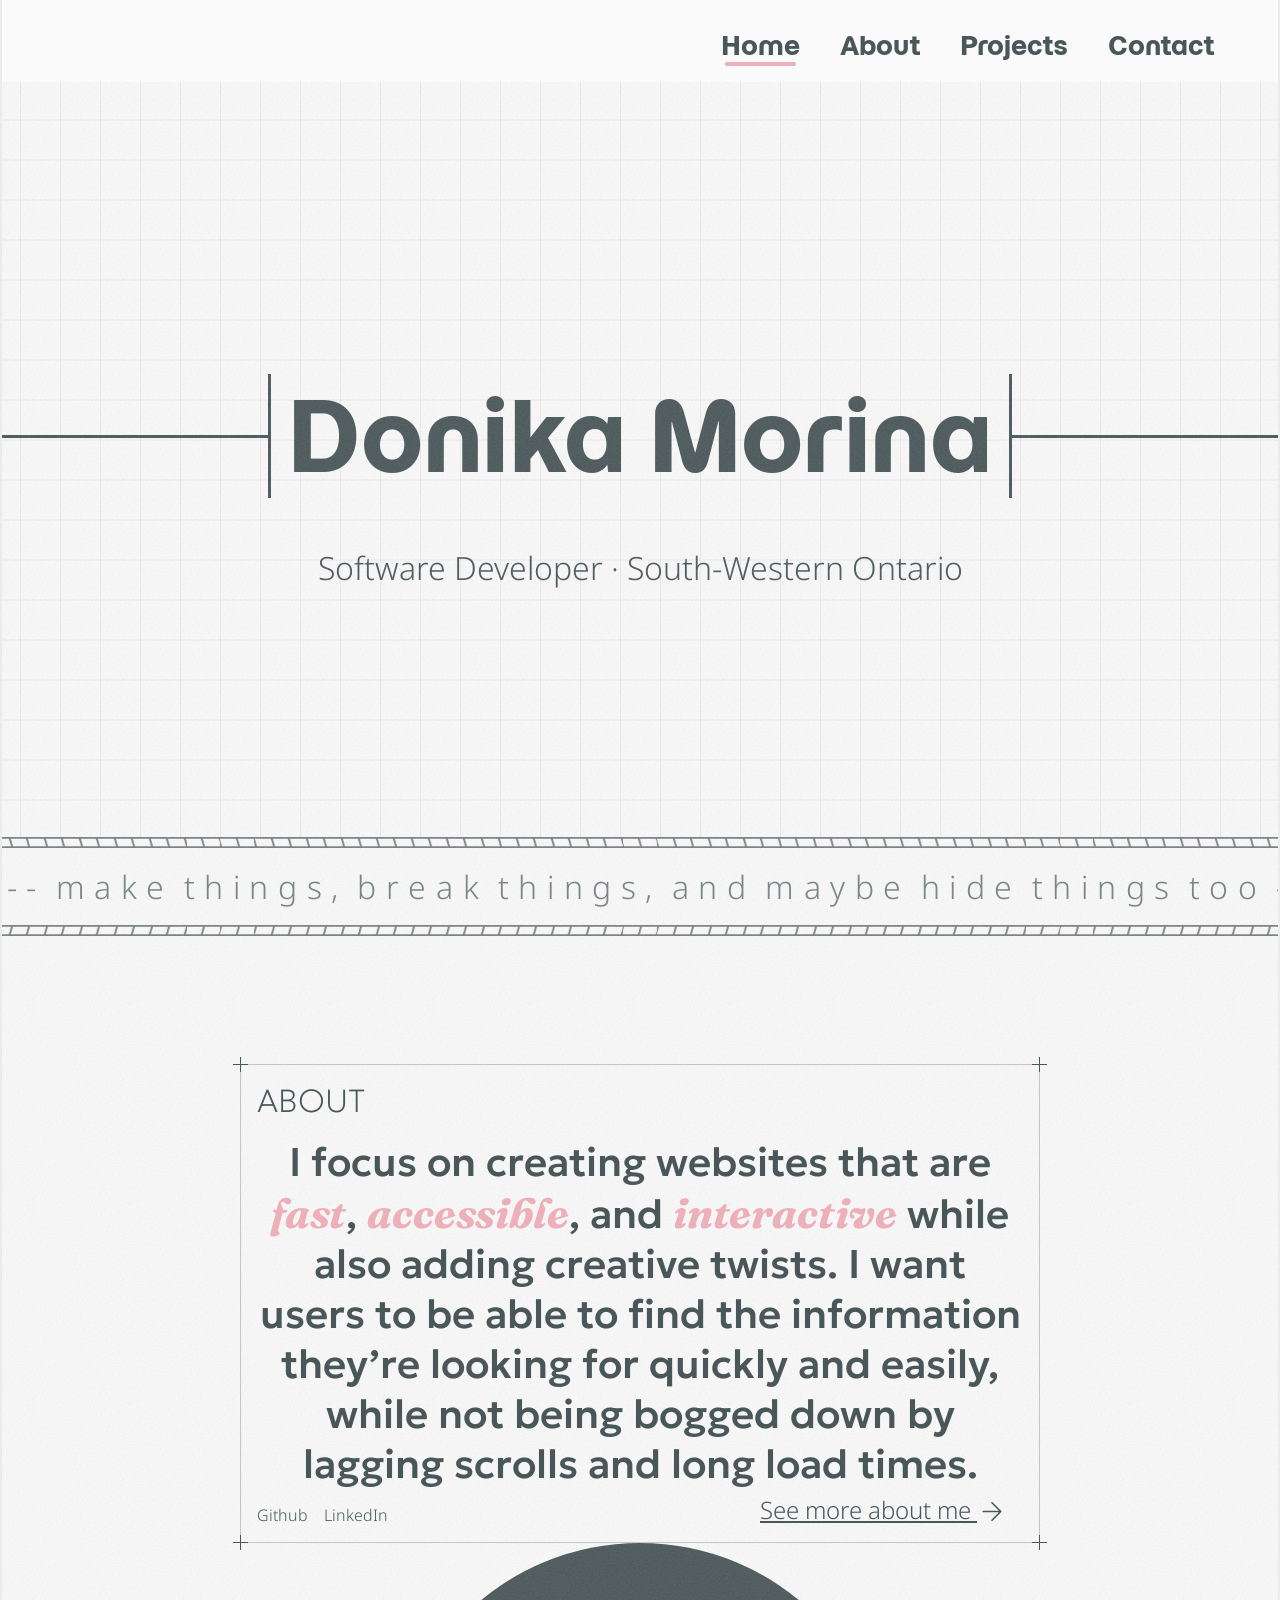
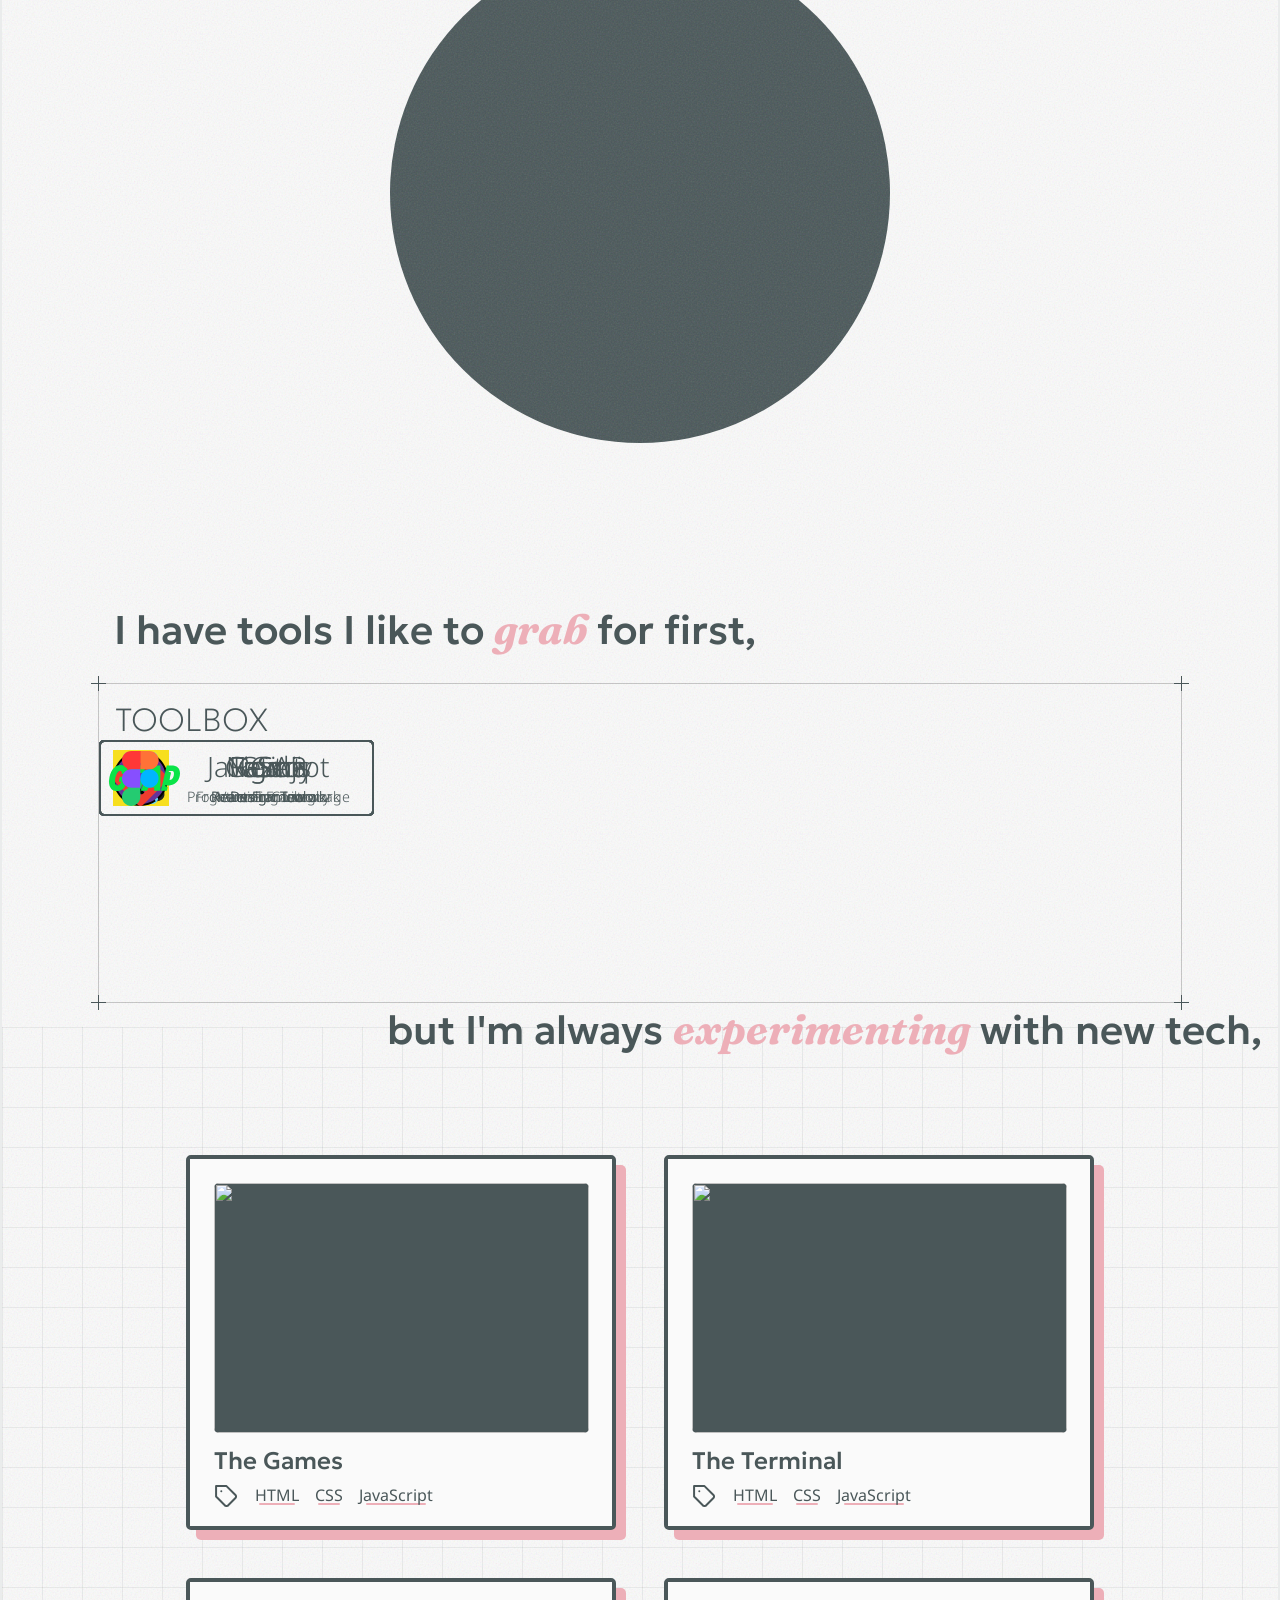
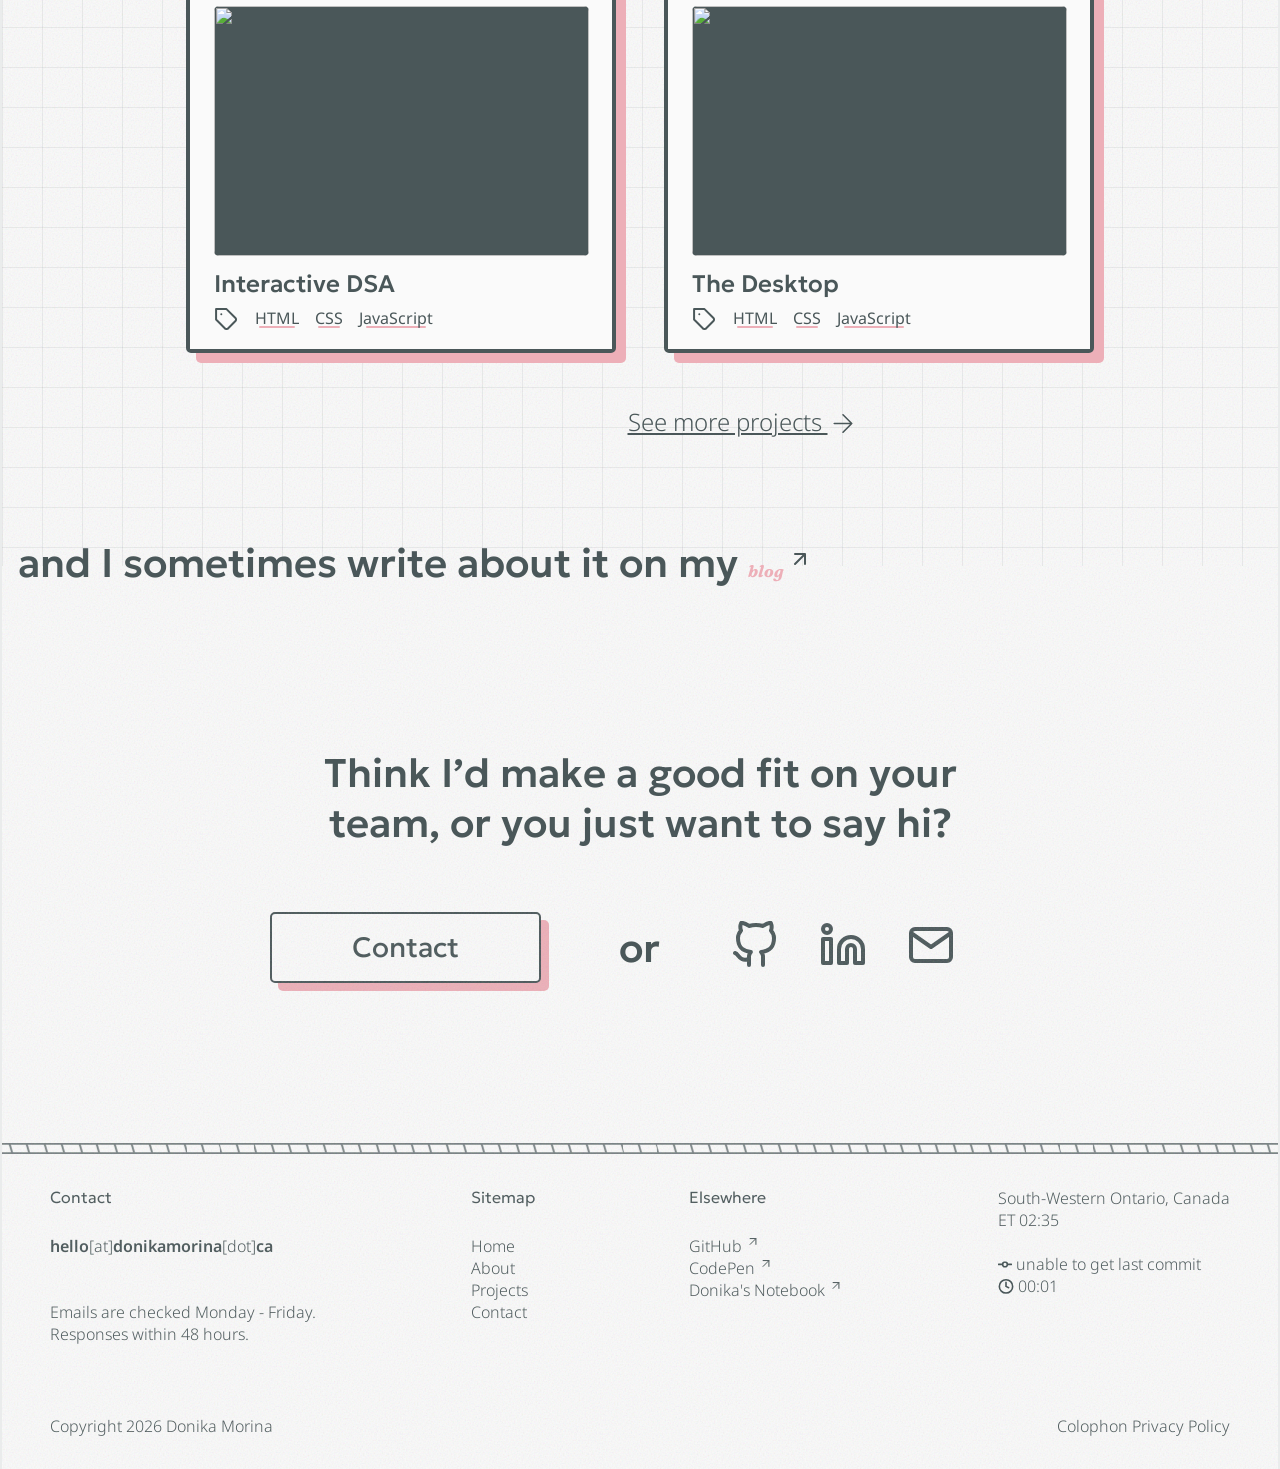
==== commit fd17404f: "skill box" ====
--- a/index.html
+++ b/index.html
@@ -48,13 +48,15 @@
     <link rel="manifest" href="/assets/favicons/site.webmanifest">
 
     <!-- SCRIPTS -->
+    <script src="https://cdn.jsdelivr.net/npm/matter-js@0.20.0/build/matter.min.js"></script>
     <script src="/scripts/scroller.js" defer></script>
     <script src="/scripts/clock.js" defer></script>
     <script src="/scripts/getLastCommit.js" defer></script>
+    <script src="/scripts/skills.js" defer></script>
 </head>
 
 <body>
-    <div class="site-container">
+    <div class="site-container textured">
         <header>
             <nav class="navbar">
                 <ul>
@@ -85,27 +87,53 @@
                 <div class="scroller" id="scroller"></div>
             </div>
             <section class="about">
-                <div class="about-content">
-                    <h2 class="section-heading about-heading align-center">I focus on creating websites that are
-                        <em>fast</em> and
-                        <em>accessible</em>,
-                        while still getting the
-                        point across
-                    </h2>
-                    <a href="/about" class="align-right see-more">See more about me <svg width="30" height="30"
-                            viewBox="0 0 30 30" fill="none" xmlns="http://www.w3.org/2000/svg">
-                            <path d="M6.25 15H23.75M15 23.75L23.75 15L15 6.25" stroke-width="1.6" stroke-linecap="round"
-                                stroke-linejoin="round" />
-                        </svg>
-                    </a>
+                <div class="border">
+                    <h2 class="header">About</h2>
+                    <div class="about-content">
+                        <h2 class="section-heading about-heading align-center">I focus on creating websites that are
+                            <em>fast</em>, <em>accessible</em>, and <em>interactive</em> while also adding creative
+                            twists.
+
+                            I want users to be able to find the information they’re looking for quickly and easily,
+                            while
+                            not being bogged down by lagging scrolls and long load times.
+                        </h2>
+                        <div class="bottom-bar">
+                            <ul class="about-links">
+                                <li>
+                                    <a href="">
+                                        Github
+                                    </a>
+                                </li>
+                                <li>
+                                    <a href="">
+                                        LinkedIn
+                                    </a>
+                                </li>
+                                <li>
+                                    <a href="">
+
+                                    </a>
+                                </li>
+                            </ul>
+                            <a href="/about" class="align-right see-more">See more about me
+                                <svg width="30" height="30" viewBox="0 0 30 30" fill="none"
+                                    xmlns="http://www.w3.org/2000/svg">
+                                    <path d="M6.25 15H23.75M15 23.75L23.75 15L15 6.25" stroke-width="1.6"
+                                        stroke-linecap="round" stroke-linejoin="round" />
+                                </svg>
+                            </a>
+                        </div>
+                    </div>
                 </div>
                 <div>
                     <div class="profile"></div>
                 </div>
             </section>
             <section class="tools">
-                <h2 class="section-heading align-left">I typically use these <em>tools</em> to create things, </h2>
-                <div class="tool-container">
+                <h2 class="section-heading align-left">I have tools I like to <em>grab</em> for first, </h2>
+                <div class="tool-container border" id="skill-container">
+                    <h2 class="header"> Toolbox </h2>
                     <div class="tool">
                         <i class="tool-icon"><img src="/assets/logo/figma.svg" alt=""></i>
                         <div class="tool-info">
@@ -142,14 +170,29 @@
                         </div>
                     </div>
                     <div class="tool">
-                        <i class="tool-icon"><img src="/assets/logo/git.svg" alt=""></i>
+                        <i class="tool-icon">
+                            <svg width="55" height="55" viewBox="0 0 55 55" fill="none"
+                                xmlns="http://www.w3.org/2000/svg">
+                                <path
+                                    d="M29.999 53.964C29.6712 54.2924 29.2819 54.5529 28.8533 54.7307C28.4246 54.9085 27.9652 55 27.5011 55C27.0371 55 26.5776 54.9085 26.149 54.7307C25.7204 54.5529 25.331 54.2924 25.0033 53.964L1.03493 29.9949C0.706841 29.6671 0.446565 29.2779 0.268984 28.8496C0.0914031 28.4212 0 27.962 0 27.4983C0 27.0346 0.0914031 26.5754 0.268984 26.147C0.446565 25.7186 0.706841 25.3294 1.03493 25.0017L17.5142 8.52579L23.7772 14.7885C23.4047 15.7917 23.4254 16.8987 23.8351 17.8873C24.2448 18.8759 25.0133 19.6729 25.9864 20.1185V35.3799C25.1073 35.7825 24.3924 36.4737 23.9603 37.3387C23.5282 38.2036 23.405 39.1903 23.611 40.135C23.8171 41.0796 24.3401 41.9254 25.0931 42.5319C25.8462 43.1383 26.784 43.469 27.7509 43.469C28.7179 43.469 29.6557 43.1383 30.4087 42.5319C31.1618 41.9254 31.6848 41.0796 31.8908 40.135C32.0969 39.1903 31.9737 38.2036 31.5416 37.3387C31.1095 36.4737 30.3946 35.7825 29.5155 35.3799V20.5264L35.2629 26.2735C34.9261 27.1802 34.9095 28.1749 35.2159 29.0924C35.5223 30.0099 36.1333 30.7951 36.9474 31.3175C37.7616 31.8399 38.7299 32.0682 39.6917 31.9645C40.6535 31.8608 41.5509 31.4313 42.235 30.7473C42.919 30.0633 43.3485 29.166 43.4523 28.2042C43.556 27.2425 43.3277 26.2742 42.8052 25.4601C42.2827 24.646 41.4976 24.0351 40.58 23.7287C39.6624 23.4223 38.6677 23.4389 37.7608 23.7757L31.7246 17.7399C32.0063 16.9793 32.0638 16.1538 31.8904 15.3614C31.7169 14.5691 31.3198 13.8431 30.7461 13.2697C30.1724 12.6962 29.4462 12.2994 28.6537 12.1263C27.8612 11.9532 27.0357 12.0111 26.2751 12.293L20.0075 6.02805L25.0033 1.03487C25.331 0.706797 25.7202 0.446537 26.1486 0.268967C26.577 0.0913974 27.0362 0 27.5 0C27.9638 0 28.423 0.0913974 28.8514 0.268967C29.2798 0.446537 29.669 0.706797 29.9967 1.03487L53.9651 25.004C54.2932 25.3317 54.5534 25.7209 54.731 26.1493C54.9086 26.5777 55 27.0368 55 27.5006C55 27.9643 54.9086 28.4235 54.731 28.8519C54.5534 29.2802 54.2932 29.6694 53.9651 29.9972L29.999 53.964Z"
+                                    fill="#F03C2E" />
+                            </svg>
+                        </i>
                         <div class="tool-info">
                             <h6>Git</h6>
                             <p>Version Control</p>
                         </div>
                     </div>
                     <div class="tool">
-                        <i class="tool-icon"><img src="/assets/logo/gsap.svg" alt=""></i>
+                        <i class="tool-icon">
+                            <svg height="27" width="71" viewBox="0 0 71 27" fill="none"
+                                xmlns="http://www.w3.org/2000/svg">
+                                <path
+                                    d="M29.0799 0C31.4968 0.0147917 33.331 0.704082 34.5291 2.04716C35.6622 3.32221 36.2065 5.16525 36.1474 7.52008L36.1059 7.70054C36.0823 7.75379 36.0468 7.80704 36.0024 7.84846C35.9136 7.93425 35.7924 7.98158 35.6681 7.98158H30.7602C30.4407 7.98158 30.1715 7.72125 30.1715 7.40471C30.1715 6.15038 29.7928 5.45813 29.0178 5.30429L28.6628 5.27175C27.651 5.27175 26.9943 5.89596 26.9765 6.98462C26.9558 8.19754 27.6421 9.301 29.5946 11.1943C32.1625 13.6083 33.1949 15.7472 33.1446 18.5695C33.0648 23.1371 29.9585 26.0925 25.237 26.0925C22.826 26.0925 20.9829 25.4446 19.7552 24.1725C18.5127 22.8797 17.9447 20.9835 18.0631 18.534C18.069 18.4097 18.1193 18.2884 18.208 18.2026C18.2968 18.1168 18.4181 18.0695 18.5393 18.0695H23.6158C23.6868 18.0725 23.7549 18.0902 23.82 18.1198C23.8821 18.1523 23.9383 18.1967 23.9827 18.2529C24.0211 18.2973 24.0478 18.3505 24.0655 18.4097C24.0803 18.4659 24.0833 18.528 24.0714 18.5872C24.0152 19.4688 24.172 20.1285 24.5181 20.4953C24.74 20.732 25.0536 20.8533 25.4382 20.8533C26.376 20.8533 26.9262 20.1877 26.9469 19.0339C26.9647 18.037 26.6452 17.1583 24.9293 15.3892C22.7076 13.2178 20.7167 10.9754 20.7788 7.44908C20.8173 5.40192 21.6278 3.53225 23.0686 2.18029C24.5891 0.754374 26.6659 0 29.0799 0ZM11.9718 0.082833C14.1817 0.065083 15.9183 0.745501 17.1253 2.10929C18.4033 3.55 19.0511 5.72142 19.0541 8.56437C19.0511 8.68862 18.9979 8.80696 18.9091 8.89571C18.8204 8.9815 18.7021 9.03179 18.5778 9.03179H13.2498C13.1581 9.02883 13.0664 8.99038 13.0013 8.92529C12.9363 8.85725 12.9008 8.76554 12.8978 8.67383C12.8564 6.83079 12.3416 5.87525 11.324 5.76283L11.1139 5.751C9.07268 5.75396 7.86864 8.52592 7.22964 10.0642C6.33622 12.215 5.88064 14.5461 5.96939 16.8714C6.01376 17.9541 6.18831 19.4747 7.21189 20.1048C8.12306 20.664 9.42176 20.2942 10.2087 19.6729C10.9926 19.0546 11.6257 17.9837 11.892 17.0075C11.9304 16.8714 11.9304 16.7678 11.8949 16.7175C11.8772 16.6939 11.8417 16.682 11.8003 16.6732L10.3093 16.6613C10.2383 16.6613 10.1643 16.6436 10.0992 16.614C10.0341 16.5844 9.97497 16.54 9.92764 16.4838C9.89214 16.4424 9.86551 16.3892 9.85368 16.3359C9.84185 16.2797 9.84185 16.2235 9.85368 16.1702L10.7885 12.1055C10.8358 11.8955 11.0222 11.7387 11.253 11.7091V11.7002H20.2315C20.2522 11.7002 20.2759 11.7002 20.2936 11.7032C20.5273 11.7327 20.693 11.9517 20.6901 12.1883V12.2002L19.7552 16.256C19.7049 16.4868 19.4742 16.6554 19.2109 16.6554H18.0838C18.0453 16.6554 18.0039 16.6702 17.9713 16.6939C17.9388 16.7175 17.9151 16.753 17.9033 16.7915C16.862 20.3237 15.4508 22.7555 13.5901 24.214C12.0044 25.4565 10.0548 26.0363 7.4456 26.0363C5.1026 26.0363 3.52285 25.2819 2.18272 23.7939C0.413639 21.8236 -0.317069 18.605 0.126681 14.7207C0.925431 7.43429 4.70026 0.082833 11.9718 0.082833ZM62.1718 0.473333C68.1181 0.473333 71.0882 3.17133 70.9965 8.49338C70.8871 14.7295 67.0886 19.315 61.3701 20.374C60.5566 20.522 59.7312 20.5811 58.9058 20.5752L56.1427 20.5634C56.0984 20.5634 56.054 20.5811 56.0214 20.6137C55.9889 20.6432 55.9711 20.6876 55.9711 20.732C55.9711 20.7616 55.9771 20.7912 55.9948 20.8178C56.0096 20.8444 56.0333 20.8651 56.0599 20.8799L58.4088 22.1047C58.6011 22.2052 58.678 22.3739 58.6336 22.5898C58.6188 22.6579 58.0361 25.2908 58.0213 25.35C57.971 25.5807 57.7846 25.7138 57.5154 25.7138H52.4773C52.4063 25.7138 52.3324 25.699 52.2673 25.6695C52.2022 25.6399 52.1431 25.5925 52.0957 25.5393C52.0602 25.4949 52.0336 25.4446 52.0218 25.3914C52.007 25.3381 52.0099 25.279 52.0218 25.2227L57.6308 0.843125C57.687 0.588708 57.9266 0.476291 58.1396 0.476291L62.1718 0.473333ZM51.0988 0.508833C51.155 0.5325 51.2082 0.565041 51.2496 0.606458C51.2911 0.650833 51.3295 0.704083 51.3502 0.760292C51.3739 0.8165 51.3828 0.875667 51.3828 0.934833L51.3502 25.2316C51.3591 25.2878 51.3561 25.347 51.3413 25.4032C51.3266 25.4594 51.297 25.5097 51.2615 25.5541C51.2171 25.6044 51.1638 25.6458 51.1017 25.6724C51.0426 25.699 50.9775 25.7138 50.9124 25.7109H45.5489C45.4898 25.7138 45.4276 25.699 45.3714 25.6783C45.3152 25.6547 45.262 25.6192 45.2206 25.5777C45.1791 25.5334 45.1436 25.4831 45.1229 25.4269C45.0993 25.3707 45.0874 25.3115 45.0874 25.2494L45.2028 22.8916C45.2087 22.6342 45.2028 22.5632 45.0519 22.5455L44.8508 22.5395H39.7802C39.4133 22.5395 39.3867 22.5721 39.2566 22.9093L38.2034 25.4446C38.1087 25.6251 37.9194 25.7109 37.6354 25.7109H32.3252C32.0027 25.7109 31.772 25.3914 31.8933 25.0926L42.8923 0.837208C42.9663 0.69225 43.0787 0.473333 43.3331 0.473333H50.9242C50.9834 0.473333 51.0426 0.485166 51.0988 0.508833ZM45.8536 7.08521C45.83 6.99054 45.7531 6.99942 45.6909 7.12367C45.6466 7.21242 45.6051 7.30708 45.5726 7.39879L41.7741 16.8152C41.7534 16.8743 41.7386 16.9217 41.7268 16.9572C41.7238 16.9749 41.7208 16.9956 41.7238 17.0134C41.7268 17.0311 41.7356 17.0489 41.7445 17.0637C41.7564 17.0785 41.7711 17.0903 41.7889 17.0992C41.8037 17.108 41.8214 17.1169 41.8392 17.1169L45.0105 17.1583C45.3626 17.1287 45.3803 17.111 45.4158 16.753C45.4217 16.6258 45.8714 7.19466 45.8536 7.08521ZM59.4975 5.893C59.4531 5.893 59.4117 5.91075 59.3791 5.94329C59.3466 5.97287 59.3288 6.01725 59.3259 6.06162C59.3259 6.09121 59.3348 6.12079 59.3496 6.14742C59.3673 6.17404 59.388 6.19771 59.4146 6.2125C59.4531 6.23321 61.7369 7.43725 61.9056 7.52896C62.0298 7.597 62.0328 7.71533 61.9913 7.91946C61.9706 8.01117 60.3938 14.9455 60.3968 14.9514C60.4057 14.9603 60.453 14.984 60.6897 14.984H60.7962C63.4439 14.8775 64.8876 11.7475 64.9408 8.70933C64.9674 7.06746 64.4083 6.05867 63.3936 5.91075L63.1836 5.893H59.4975Z"
+                                    fill="#0AE448" />
+                            </svg>
+
+                        </i>
                         <div class="tool-info">
                             <h6>GSAP</h6>
                             <p>Animation Library</p>
--- a/styles/styles.css
+++ b/styles/styles.css
@@ -9,7 +9,25 @@
 
     --project-card-width: 430px;
     --project-card-height: 375px;
-}
+
+    --plus-svg: url('data:image/svg+xml;utf8, <svg viewBox="0 0 15 15" fill="none" xmlns="http://www.w3.org/2000/svg"> <line x1="7.5" y1="15" x2="7.5" stroke-width="1" stroke="%234A5759"/> <line y1="7.5" x2="15" y2="7.5" stroke-width="1" stroke="%234A5759"/></svg>');
+    --plus-size: 15px;
+    --plus-offset: -8px;
+
+}
+
+/* :root {
+    --bg-colour: #353839;
+    --bg-colour-translucent: #4A575959;
+    --text-colour: #fafafa;
+    --accent-colour: #EDAFB8;
+    --accent-translucent: #eda5b863;
+    --text-colour-translucent: #fafafa17;
+    --border-svg: url("/assets/border.svg");
+
+    --project-card-width: 430px;
+    --project-card-height: 375px;
+} */
 
 .momo-trust {
     font-family: "Momo Trust Display", sans-serif;
@@ -29,7 +47,8 @@
 }
 
 body {
-    background-color: var(--bg-colour);
+    background-color: #fafafa;
+    background-image: url("data:image/svg+xml,%3Csvg xmlns='http://www.w3.org/2000/svg' width='4' height='4' viewBox='0 0 4 4'%3E%3Cpath fill='%234a5759' fill-opacity='0.1' d='M1 3h1v1H1V3zm2-2h1v1H3V1z'%3E%3C/path%3E%3C/svg%3E");
 }
 
 .site-container {
@@ -38,11 +57,37 @@
     overflow-x: hidden;
     display: flex;
     flex-direction: column;
+    max-width: 1920px;
+    margin: auto;
+    background-color: var(--bg-colour);
+    border-left: 2px var(--text-colour-translucent) solid;
+    border-right: 2px var(--text-colour-translucent) solid;
+}
+
+.textured {
+    position: relative;
+}
+
+.textured::before {
+    content: "";
+    position: absolute;
+    inset: 0;
+    pointer-events: none;
+    opacity: 0.15;
+    /* Adjust grain intensity (0.05 to 0.25 works best) */
+    background-image: url("data:image/svg+xml, <svg viewBox='0 0 200 200' xmlns='http://www.w3.org/2000/svg'><filter id='noiseFilter'><feTurbulence type='fractalNoise' baseFrequency='0.65' numOctaves='3' stitchTiles='stitch' /></filter><rect width='100%' height='100%' filter='url(%23noiseFilter)'/></svg>");
+    background-repeat: repeat;
+    background-size: 200px 200px;
 }
 
 a {
     text-decoration: none;
     transition: color 0.2s ease;
+}
+
+a.inline-link {
+    font-size: inherit;
+    text-decoration: underline;
 }
 
 a:hover {
@@ -115,6 +160,43 @@
     padding-right: 5rem;
 }
 
+.border {
+    height: 50%;
+    width: 75%;
+    position: relative;
+    border: 1px solid rgba(0, 0, 0, 0.2);
+}
+
+.border::after,
+.border::before {
+    content: "";
+    position: absolute;
+    background-image: var(--plus-svg), var(--plus-svg);
+    background-repeat: no-repeat;
+    background-size: var(--plus-size) var(--plus-size);
+    height: 15px;
+    left: var(--plus-offset);
+    right: var(--plus-offset);
+    background-position: top left, top right;
+}
+
+.border::after {
+    bottom: var(--plus-offset);
+}
+
+.border::before {
+    top: var(--plus-offset)
+}
+
+.border>.header {
+    --margin: 1rem;
+    margin-top: var(--margin);
+    margin-left: var(--margin);
+    text-transform: uppercase;
+    font-weight: 100;
+    font-size: 2rem;
+}
+
 
 .about,
 .tools,
@@ -207,15 +289,6 @@
 }
 
 
-/* Home Page */
-.site-container {
-    max-width: 2000px;
-    margin: auto;
-    background-color: var(--bg-colour);
-    border-left: 2px var(--text-colour-translucent) solid;
-    border-right: 2px var(--text-colour-translucent) solid;
-    position: relative;
-}
 
 /* Hero Section */
 .hero {
@@ -375,7 +448,7 @@
 em {
     font-family: "Fraunces", serif;
     font-weight: 700;
-    font-size: 2.65rem;
+    font-size: 1.05em;
     color: var(--accent-colour);
 }
 
@@ -407,13 +480,13 @@
 .scroller {
     font-size: 2rem;
     font-weight: 200;
-    animation: marquee 25s linear infinite;
+    animation: marquee 20s linear infinite;
     white-space: nowrap;
 }
 
 @keyframes marquee {
     to {
-        transform: translate3d(-100%, 0, 0);
+        transform: translatex(-50%);
     }
 }
 
@@ -428,7 +501,7 @@
 }
 
 .scroller>span:hover {
-    transform: translateY(-20px);
+    transform: translateY(-0.65rem);
 }
 
 /* About Section */
@@ -440,22 +513,28 @@
     margin-top: 8rem;
 }
 
+.about>:first-child {
+    max-width: 800px;
+}
+
 .about-content {
-    max-width: 740px;
-    padding: 5rem 0;
-    display: flex;
-    flex-direction: column;
-    gap: 3rem;
-}
-
-.about-content>:nth-child(2) {
-    align-self: flex-end;
-    padding-right: 4rem;
-}
-
-.about-heading {
-    max-width: 700px;
-}
+    padding: 1rem;
+}
+
+.about-content>.bottom-bar {
+    width: 100%;
+    display: flex;
+    justify-content: space-between;
+    align-items: end;
+}
+
+.about-links {
+    display: flex;
+    gap: 1rem;
+    list-style: none;
+}
+
+
 
 .profile {
     height: 500px;
@@ -465,19 +544,21 @@
 }
 
 /* Tool Section */
+.tools {
+    width: 85%;
+    margin: auto;
+}
+
 .tools>.section-heading {
     margin-bottom: 1.75rem;
 }
 
 .tool-container {
-    display: flex;
-    flex-wrap: wrap;
-    align-items: center;
-    justify-content: center;
-    gap: 1.5rem;
-    width: 100%;
-    max-width: 1200px;
+    width: 100%;
+    height: 20rem;
     margin: auto;
+    position: relative;
+    user-select: none;
 }
 
 .tool {
@@ -488,6 +569,17 @@
     border: 2px solid var(--text-colour);
     border-radius: 5px;
     padding: 0.5rem;
+    position: absolute;
+    cursor: grab;
+}
+
+.tool,
+.tool * {
+    user-select: none;
+}
+
+.tool:active {
+    cursor: grabbing;
 }
 
 .tool-icon {
@@ -888,10 +980,11 @@
     position: relative;
     /* for pseudos */
     font-size: clamp(1.4rem, 0.8rem + 2.5vmin, 2.4rem);
-    font-weight: normal;
+    font-weight: 600;
     border: 2px solid var(--text-colour);
     border-radius: 15px;
     padding: 25px;
+    font-style: italic;
 }
 
 blockquote>h2:after {
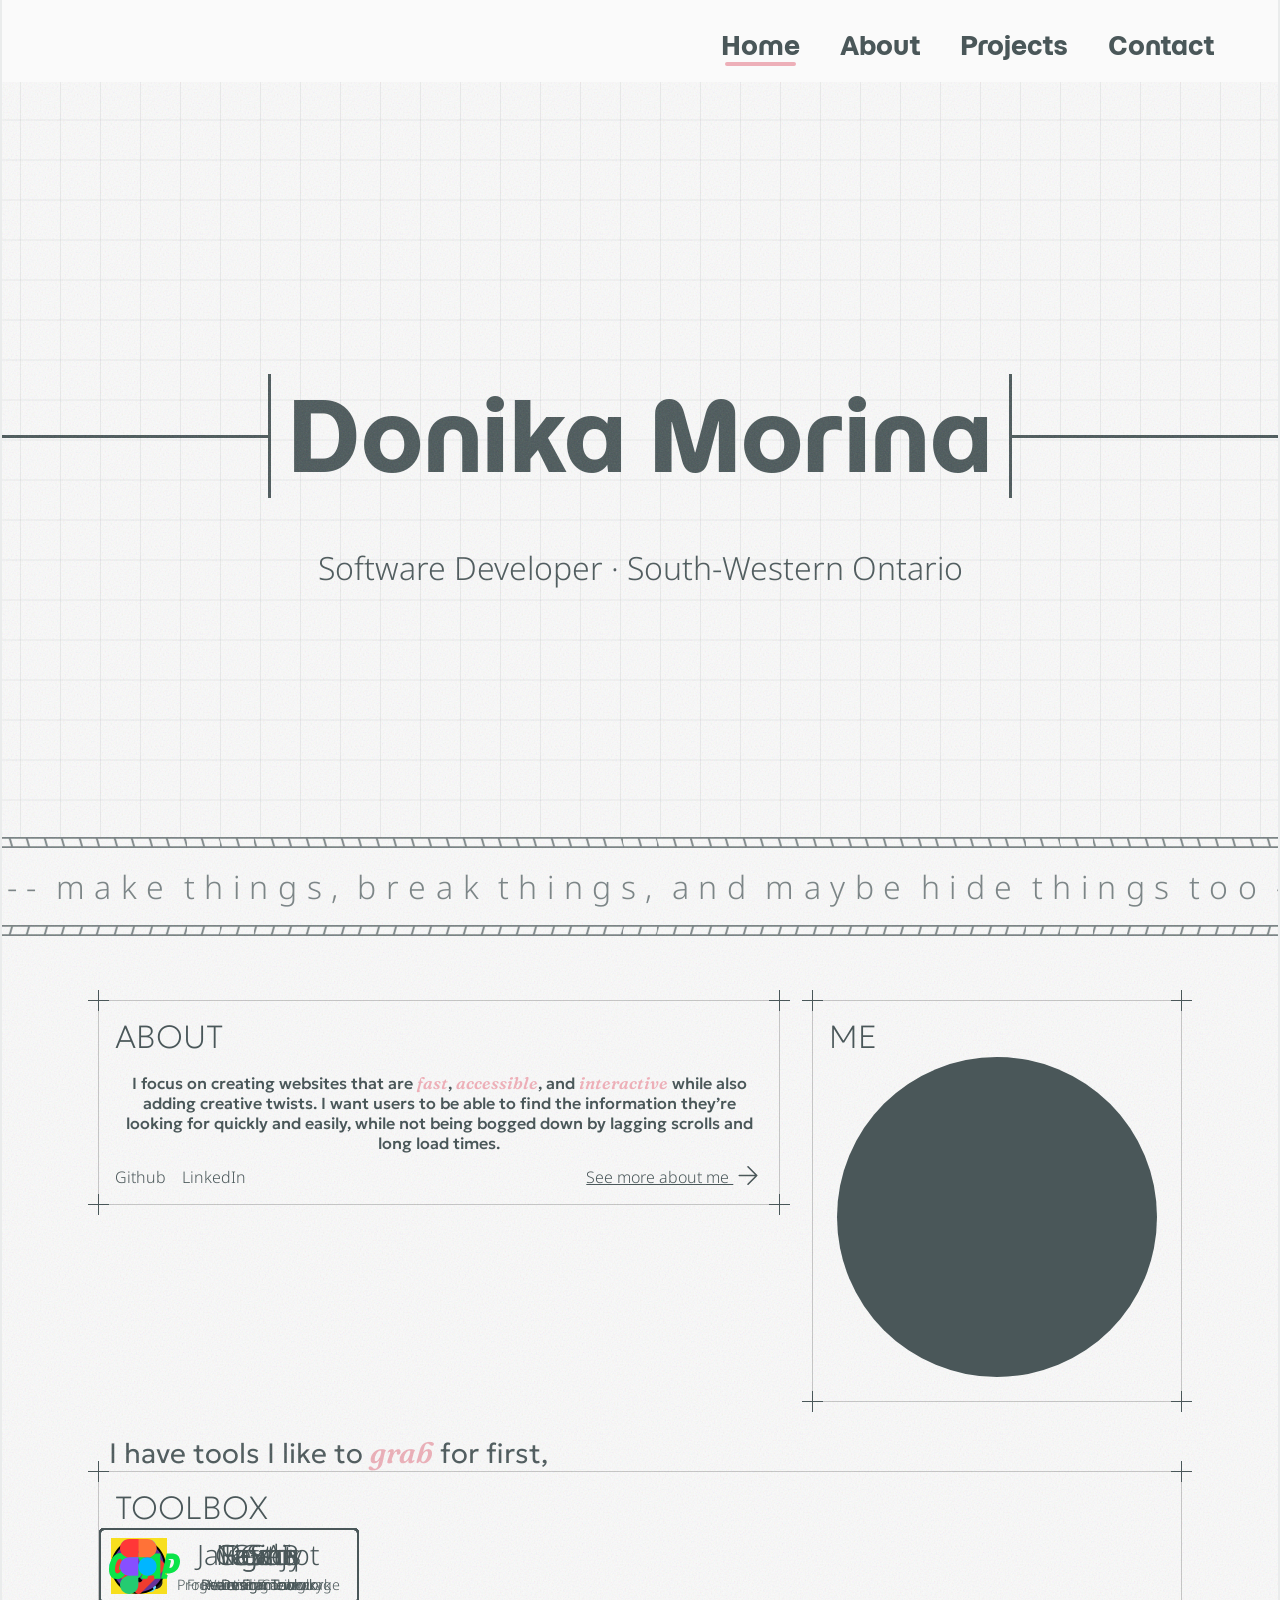
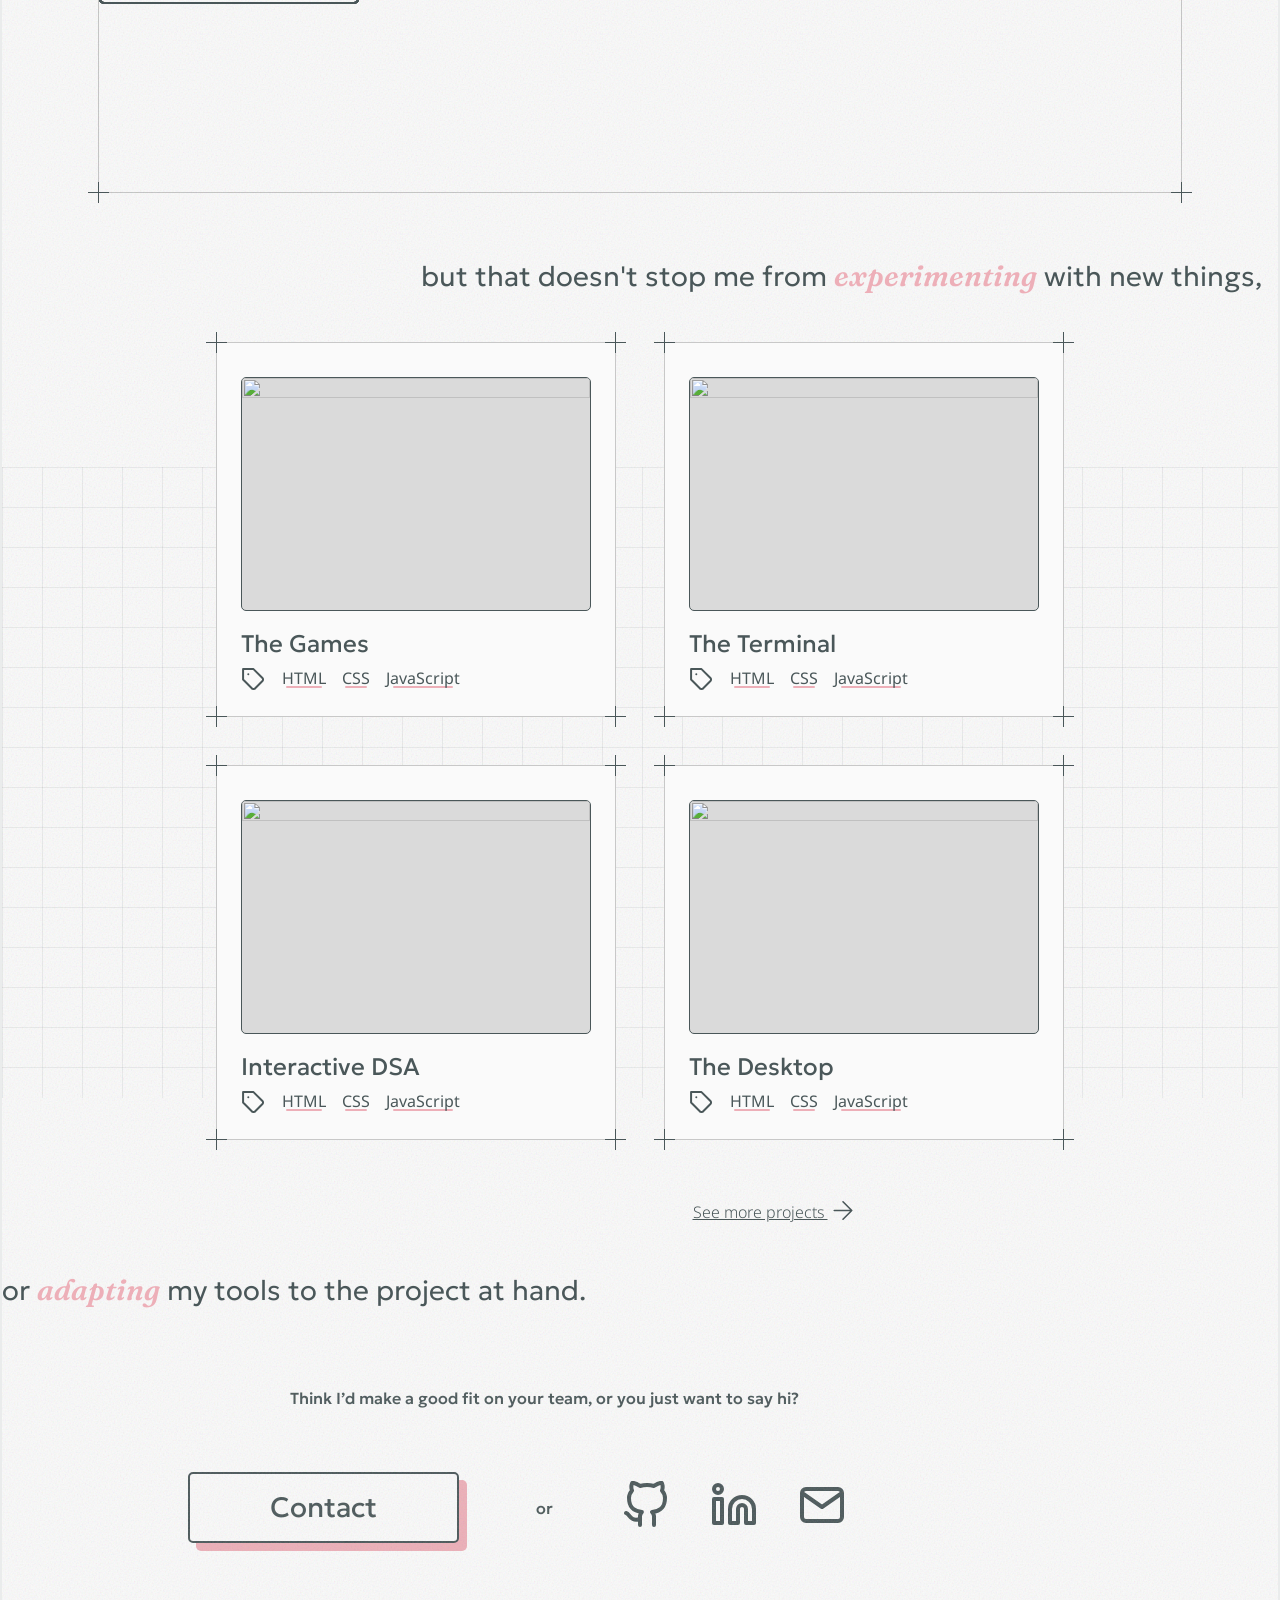
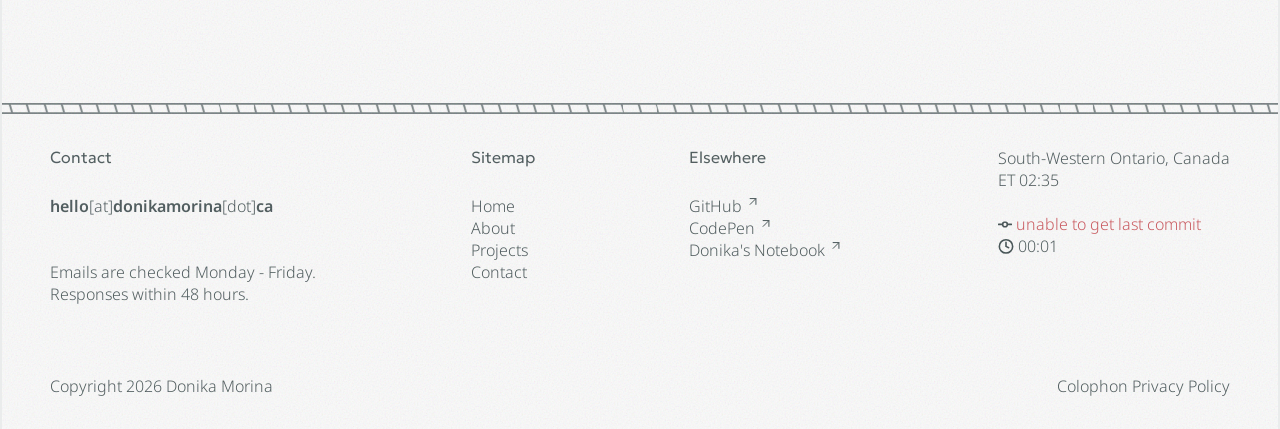
==== commit 1bdc2d7e: "styling updates" ====
--- a/index.html
+++ b/index.html
@@ -67,25 +67,26 @@
                 </ul>
             </nav>
         </header>
+
+        <section class="hero">
+            <div class="hero-grid">
+                <p class="hero-subheading left">Software Developer</p>
+                <div class="placeholder momo-trust">Donika Morina</div>
+                <div class="hero-heading">
+                    <div>
+                        <h1 class="momo-trust">Donika Morina</h1>
+                    </div>
+                </div>
+                <p class="hero-subheading right">South-Western Ontario</p>
+            </div>
+            <p class="mobile-hero-subheading">
+                Software Developer · South-Western Ontario
+            </p>
+        </section>
+        <div class="horizontal-scroll">
+            <div class="scroller" id="scroller"></div>
+        </div>
         <main>
-            <section class="hero">
-                <div class="hero-grid">
-                    <p class="hero-subheading left">Software Developer</p>
-                    <div class="placeholder momo-trust">Donika Morina</div>
-                    <div class="hero-heading">
-                        <div>
-                            <h1 class="momo-trust">Donika Morina</h1>
-                        </div>
-                    </div>
-                    <p class="hero-subheading right">South-Western Ontario</p>
-                </div>
-                <p class="mobile-hero-subheading">
-                    Software Developer · South-Western Ontario
-                </p>
-            </section>
-            <div class="horizontal-scroll">
-                <div class="scroller" id="scroller"></div>
-            </div>
             <section class="about">
                 <div class="border">
                     <h2 class="header">About</h2>
@@ -116,7 +117,7 @@
                                     </a>
                                 </li>
                             </ul>
-                            <a href="/about" class="align-right see-more">See more about me
+                            <a href="/about" class="see-more">See more about me
                                 <svg width="30" height="30" viewBox="0 0 30 30" fill="none"
                                     xmlns="http://www.w3.org/2000/svg">
                                     <path d="M6.25 15H23.75M15 23.75L23.75 15L15 6.25" stroke-width="1.6"
@@ -126,205 +127,203 @@
                         </div>
                     </div>
                 </div>
-                <div>
+                <div class="border">
+                    <h2 class="header">Me</h2>
                     <div class="profile"></div>
                 </div>
             </section>
             <section class="tools">
-                <h2 class="section-heading align-left">I have tools I like to <em>grab</em> for first, </h2>
-                <div class="tool-container border" id="skill-container">
-                    <h2 class="header"> Toolbox </h2>
-                    <div class="tool">
-                        <i class="tool-icon"><img src="/assets/logo/figma.svg" alt=""></i>
-                        <div class="tool-info">
-                            <h6>Figma</h6>
-                            <p>Design Tool</p>
-                        </div>
-                    </div>
-                    <div class="tool">
-                        <i class="tool-icon"><img src="/assets/logo/js.svg" alt=""></i>
-                        <div class="tool-info">
-                            <h6>JavaScript</h6>
-                            <p>Programming Language</p>
-                        </div>
-                    </div>
-                    <div class="tool">
-                        <i class="tool-icon"><img src="/assets/logo/react.svg" alt=""></i>
-                        <div class="tool-info">
-                            <h6>React</h6>
-                            <p>Front-end Framework</p>
-                        </div>
-                    </div>
-                    <div class="tool">
-                        <i class="tool-icon"><img src="/assets/logo/next.svg" alt=""></i>
-                        <div class="tool-info">
-                            <h6>Next.js</h6>
-                            <p>React Framework</p>
-                        </div>
-                    </div>
-                    <div class="tool">
-                        <i class="tool-icon"><img src="/assets/logo/gatsby.svg" alt=""></i>
-                        <div class="tool-info">
-                            <h6>Gatsby</h6>
-                            <p>React Framework</p>
-                        </div>
-                    </div>
-                    <div class="tool">
-                        <i class="tool-icon">
-                            <svg width="55" height="55" viewBox="0 0 55 55" fill="none"
-                                xmlns="http://www.w3.org/2000/svg">
-                                <path
-                                    d="M29.999 53.964C29.6712 54.2924 29.2819 54.5529 28.8533 54.7307C28.4246 54.9085 27.9652 55 27.5011 55C27.0371 55 26.5776 54.9085 26.149 54.7307C25.7204 54.5529 25.331 54.2924 25.0033 53.964L1.03493 29.9949C0.706841 29.6671 0.446565 29.2779 0.268984 28.8496C0.0914031 28.4212 0 27.962 0 27.4983C0 27.0346 0.0914031 26.5754 0.268984 26.147C0.446565 25.7186 0.706841 25.3294 1.03493 25.0017L17.5142 8.52579L23.7772 14.7885C23.4047 15.7917 23.4254 16.8987 23.8351 17.8873C24.2448 18.8759 25.0133 19.6729 25.9864 20.1185V35.3799C25.1073 35.7825 24.3924 36.4737 23.9603 37.3387C23.5282 38.2036 23.405 39.1903 23.611 40.135C23.8171 41.0796 24.3401 41.9254 25.0931 42.5319C25.8462 43.1383 26.784 43.469 27.7509 43.469C28.7179 43.469 29.6557 43.1383 30.4087 42.5319C31.1618 41.9254 31.6848 41.0796 31.8908 40.135C32.0969 39.1903 31.9737 38.2036 31.5416 37.3387C31.1095 36.4737 30.3946 35.7825 29.5155 35.3799V20.5264L35.2629 26.2735C34.9261 27.1802 34.9095 28.1749 35.2159 29.0924C35.5223 30.0099 36.1333 30.7951 36.9474 31.3175C37.7616 31.8399 38.7299 32.0682 39.6917 31.9645C40.6535 31.8608 41.5509 31.4313 42.235 30.7473C42.919 30.0633 43.3485 29.166 43.4523 28.2042C43.556 27.2425 43.3277 26.2742 42.8052 25.4601C42.2827 24.646 41.4976 24.0351 40.58 23.7287C39.6624 23.4223 38.6677 23.4389 37.7608 23.7757L31.7246 17.7399C32.0063 16.9793 32.0638 16.1538 31.8904 15.3614C31.7169 14.5691 31.3198 13.8431 30.7461 13.2697C30.1724 12.6962 29.4462 12.2994 28.6537 12.1263C27.8612 11.9532 27.0357 12.0111 26.2751 12.293L20.0075 6.02805L25.0033 1.03487C25.331 0.706797 25.7202 0.446537 26.1486 0.268967C26.577 0.0913974 27.0362 0 27.5 0C27.9638 0 28.423 0.0913974 28.8514 0.268967C29.2798 0.446537 29.669 0.706797 29.9967 1.03487L53.9651 25.004C54.2932 25.3317 54.5534 25.7209 54.731 26.1493C54.9086 26.5777 55 27.0368 55 27.5006C55 27.9643 54.9086 28.4235 54.731 28.8519C54.5534 29.2802 54.2932 29.6694 53.9651 29.9972L29.999 53.964Z"
-                                    fill="#F03C2E" />
-                            </svg>
-                        </i>
-                        <div class="tool-info">
-                            <h6>Git</h6>
-                            <p>Version Control</p>
-                        </div>
-                    </div>
-                    <div class="tool">
-                        <i class="tool-icon">
-                            <svg height="27" width="71" viewBox="0 0 71 27" fill="none"
-                                xmlns="http://www.w3.org/2000/svg">
-                                <path
-                                    d="M29.0799 0C31.4968 0.0147917 33.331 0.704082 34.5291 2.04716C35.6622 3.32221 36.2065 5.16525 36.1474 7.52008L36.1059 7.70054C36.0823 7.75379 36.0468 7.80704 36.0024 7.84846C35.9136 7.93425 35.7924 7.98158 35.6681 7.98158H30.7602C30.4407 7.98158 30.1715 7.72125 30.1715 7.40471C30.1715 6.15038 29.7928 5.45813 29.0178 5.30429L28.6628 5.27175C27.651 5.27175 26.9943 5.89596 26.9765 6.98462C26.9558 8.19754 27.6421 9.301 29.5946 11.1943C32.1625 13.6083 33.1949 15.7472 33.1446 18.5695C33.0648 23.1371 29.9585 26.0925 25.237 26.0925C22.826 26.0925 20.9829 25.4446 19.7552 24.1725C18.5127 22.8797 17.9447 20.9835 18.0631 18.534C18.069 18.4097 18.1193 18.2884 18.208 18.2026C18.2968 18.1168 18.4181 18.0695 18.5393 18.0695H23.6158C23.6868 18.0725 23.7549 18.0902 23.82 18.1198C23.8821 18.1523 23.9383 18.1967 23.9827 18.2529C24.0211 18.2973 24.0478 18.3505 24.0655 18.4097C24.0803 18.4659 24.0833 18.528 24.0714 18.5872C24.0152 19.4688 24.172 20.1285 24.5181 20.4953C24.74 20.732 25.0536 20.8533 25.4382 20.8533C26.376 20.8533 26.9262 20.1877 26.9469 19.0339C26.9647 18.037 26.6452 17.1583 24.9293 15.3892C22.7076 13.2178 20.7167 10.9754 20.7788 7.44908C20.8173 5.40192 21.6278 3.53225 23.0686 2.18029C24.5891 0.754374 26.6659 0 29.0799 0ZM11.9718 0.082833C14.1817 0.065083 15.9183 0.745501 17.1253 2.10929C18.4033 3.55 19.0511 5.72142 19.0541 8.56437C19.0511 8.68862 18.9979 8.80696 18.9091 8.89571C18.8204 8.9815 18.7021 9.03179 18.5778 9.03179H13.2498C13.1581 9.02883 13.0664 8.99038 13.0013 8.92529C12.9363 8.85725 12.9008 8.76554 12.8978 8.67383C12.8564 6.83079 12.3416 5.87525 11.324 5.76283L11.1139 5.751C9.07268 5.75396 7.86864 8.52592 7.22964 10.0642C6.33622 12.215 5.88064 14.5461 5.96939 16.8714C6.01376 17.9541 6.18831 19.4747 7.21189 20.1048C8.12306 20.664 9.42176 20.2942 10.2087 19.6729C10.9926 19.0546 11.6257 17.9837 11.892 17.0075C11.9304 16.8714 11.9304 16.7678 11.8949 16.7175C11.8772 16.6939 11.8417 16.682 11.8003 16.6732L10.3093 16.6613C10.2383 16.6613 10.1643 16.6436 10.0992 16.614C10.0341 16.5844 9.97497 16.54 9.92764 16.4838C9.89214 16.4424 9.86551 16.3892 9.85368 16.3359C9.84185 16.2797 9.84185 16.2235 9.85368 16.1702L10.7885 12.1055C10.8358 11.8955 11.0222 11.7387 11.253 11.7091V11.7002H20.2315C20.2522 11.7002 20.2759 11.7002 20.2936 11.7032C20.5273 11.7327 20.693 11.9517 20.6901 12.1883V12.2002L19.7552 16.256C19.7049 16.4868 19.4742 16.6554 19.2109 16.6554H18.0838C18.0453 16.6554 18.0039 16.6702 17.9713 16.6939C17.9388 16.7175 17.9151 16.753 17.9033 16.7915C16.862 20.3237 15.4508 22.7555 13.5901 24.214C12.0044 25.4565 10.0548 26.0363 7.4456 26.0363C5.1026 26.0363 3.52285 25.2819 2.18272 23.7939C0.413639 21.8236 -0.317069 18.605 0.126681 14.7207C0.925431 7.43429 4.70026 0.082833 11.9718 0.082833ZM62.1718 0.473333C68.1181 0.473333 71.0882 3.17133 70.9965 8.49338C70.8871 14.7295 67.0886 19.315 61.3701 20.374C60.5566 20.522 59.7312 20.5811 58.9058 20.5752L56.1427 20.5634C56.0984 20.5634 56.054 20.5811 56.0214 20.6137C55.9889 20.6432 55.9711 20.6876 55.9711 20.732C55.9711 20.7616 55.9771 20.7912 55.9948 20.8178C56.0096 20.8444 56.0333 20.8651 56.0599 20.8799L58.4088 22.1047C58.6011 22.2052 58.678 22.3739 58.6336 22.5898C58.6188 22.6579 58.0361 25.2908 58.0213 25.35C57.971 25.5807 57.7846 25.7138 57.5154 25.7138H52.4773C52.4063 25.7138 52.3324 25.699 52.2673 25.6695C52.2022 25.6399 52.1431 25.5925 52.0957 25.5393C52.0602 25.4949 52.0336 25.4446 52.0218 25.3914C52.007 25.3381 52.0099 25.279 52.0218 25.2227L57.6308 0.843125C57.687 0.588708 57.9266 0.476291 58.1396 0.476291L62.1718 0.473333ZM51.0988 0.508833C51.155 0.5325 51.2082 0.565041 51.2496 0.606458C51.2911 0.650833 51.3295 0.704083 51.3502 0.760292C51.3739 0.8165 51.3828 0.875667 51.3828 0.934833L51.3502 25.2316C51.3591 25.2878 51.3561 25.347 51.3413 25.4032C51.3266 25.4594 51.297 25.5097 51.2615 25.5541C51.2171 25.6044 51.1638 25.6458 51.1017 25.6724C51.0426 25.699 50.9775 25.7138 50.9124 25.7109H45.5489C45.4898 25.7138 45.4276 25.699 45.3714 25.6783C45.3152 25.6547 45.262 25.6192 45.2206 25.5777C45.1791 25.5334 45.1436 25.4831 45.1229 25.4269C45.0993 25.3707 45.0874 25.3115 45.0874 25.2494L45.2028 22.8916C45.2087 22.6342 45.2028 22.5632 45.0519 22.5455L44.8508 22.5395H39.7802C39.4133 22.5395 39.3867 22.5721 39.2566 22.9093L38.2034 25.4446C38.1087 25.6251 37.9194 25.7109 37.6354 25.7109H32.3252C32.0027 25.7109 31.772 25.3914 31.8933 25.0926L42.8923 0.837208C42.9663 0.69225 43.0787 0.473333 43.3331 0.473333H50.9242C50.9834 0.473333 51.0426 0.485166 51.0988 0.508833ZM45.8536 7.08521C45.83 6.99054 45.7531 6.99942 45.6909 7.12367C45.6466 7.21242 45.6051 7.30708 45.5726 7.39879L41.7741 16.8152C41.7534 16.8743 41.7386 16.9217 41.7268 16.9572C41.7238 16.9749 41.7208 16.9956 41.7238 17.0134C41.7268 17.0311 41.7356 17.0489 41.7445 17.0637C41.7564 17.0785 41.7711 17.0903 41.7889 17.0992C41.8037 17.108 41.8214 17.1169 41.8392 17.1169L45.0105 17.1583C45.3626 17.1287 45.3803 17.111 45.4158 16.753C45.4217 16.6258 45.8714 7.19466 45.8536 7.08521ZM59.4975 5.893C59.4531 5.893 59.4117 5.91075 59.3791 5.94329C59.3466 5.97287 59.3288 6.01725 59.3259 6.06162C59.3259 6.09121 59.3348 6.12079 59.3496 6.14742C59.3673 6.17404 59.388 6.19771 59.4146 6.2125C59.4531 6.23321 61.7369 7.43725 61.9056 7.52896C62.0298 7.597 62.0328 7.71533 61.9913 7.91946C61.9706 8.01117 60.3938 14.9455 60.3968 14.9514C60.4057 14.9603 60.453 14.984 60.6897 14.984H60.7962C63.4439 14.8775 64.8876 11.7475 64.9408 8.70933C64.9674 7.06746 64.4083 6.05867 63.3936 5.91075L63.1836 5.893H59.4975Z"
-                                    fill="#0AE448" />
-                            </svg>
-
-                        </i>
-                        <div class="tool-info">
-                            <h6>GSAP</h6>
-                            <p>Animation Library</p>
-                        </div>
-                    </div>
-                    <div class="tool">
-                        <i class="tool-icon"><img src="/assets/logo/figma.svg" alt=""></i>
-                        <div class="tool-info">
-                            <h6>Figma</h6>
-                            <p>Design Tool</p>
-                        </div>
-                    </div>
-                </div>
-
+                <h2 class="main-text">I have tools I like to <em>grab</em> for first, </h2>
+                <div class="border">
+                    <div class="tool-container" id="skill-container">
+                        <h2 class="header"> Toolbox </h2>
+                        <div class="tool">
+                            <i class="tool-icon"><img src="/assets/logo/figma.svg" alt=""></i>
+                            <div class="tool-info">
+                                <h6>Figma</h6>
+                                <p>Design Tool</p>
+                            </div>
+                        </div>
+                        <div class="tool">
+                            <i class="tool-icon"><img src="/assets/logo/js.svg" alt=""></i>
+                            <div class="tool-info">
+                                <h6>JavaScript</h6>
+                                <p>Programming Language</p>
+                            </div>
+                        </div>
+                        <div class="tool">
+                            <i class="tool-icon"><img src="/assets/logo/react.svg" alt=""></i>
+                            <div class="tool-info">
+                                <h6>React</h6>
+                                <p>Front-end Framework</p>
+                            </div>
+                        </div>
+                        <div class="tool">
+                            <i class="tool-icon"><img src="/assets/logo/next.svg" alt=""></i>
+                            <div class="tool-info">
+                                <h6>Next.js</h6>
+                                <p>React Framework</p>
+                            </div>
+                        </div>
+                        <div class="tool">
+                            <i class="tool-icon"><img src="/assets/logo/gatsby.svg" alt=""></i>
+                            <div class="tool-info">
+                                <h6>Gatsby</h6>
+                                <p>React Framework</p>
+                            </div>
+                        </div>
+                        <div class="tool">
+                            <i class="tool-icon">
+                                <svg width="55" height="55" viewBox="0 0 55 55" fill="none"
+                                    xmlns="http://www.w3.org/2000/svg">
+                                    <path
+                                        d="M29.999 53.964C29.6712 54.2924 29.2819 54.5529 28.8533 54.7307C28.4246 54.9085 27.9652 55 27.5011 55C27.0371 55 26.5776 54.9085 26.149 54.7307C25.7204 54.5529 25.331 54.2924 25.0033 53.964L1.03493 29.9949C0.706841 29.6671 0.446565 29.2779 0.268984 28.8496C0.0914031 28.4212 0 27.962 0 27.4983C0 27.0346 0.0914031 26.5754 0.268984 26.147C0.446565 25.7186 0.706841 25.3294 1.03493 25.0017L17.5142 8.52579L23.7772 14.7885C23.4047 15.7917 23.4254 16.8987 23.8351 17.8873C24.2448 18.8759 25.0133 19.6729 25.9864 20.1185V35.3799C25.1073 35.7825 24.3924 36.4737 23.9603 37.3387C23.5282 38.2036 23.405 39.1903 23.611 40.135C23.8171 41.0796 24.3401 41.9254 25.0931 42.5319C25.8462 43.1383 26.784 43.469 27.7509 43.469C28.7179 43.469 29.6557 43.1383 30.4087 42.5319C31.1618 41.9254 31.6848 41.0796 31.8908 40.135C32.0969 39.1903 31.9737 38.2036 31.5416 37.3387C31.1095 36.4737 30.3946 35.7825 29.5155 35.3799V20.5264L35.2629 26.2735C34.9261 27.1802 34.9095 28.1749 35.2159 29.0924C35.5223 30.0099 36.1333 30.7951 36.9474 31.3175C37.7616 31.8399 38.7299 32.0682 39.6917 31.9645C40.6535 31.8608 41.5509 31.4313 42.235 30.7473C42.919 30.0633 43.3485 29.166 43.4523 28.2042C43.556 27.2425 43.3277 26.2742 42.8052 25.4601C42.2827 24.646 41.4976 24.0351 40.58 23.7287C39.6624 23.4223 38.6677 23.4389 37.7608 23.7757L31.7246 17.7399C32.0063 16.9793 32.0638 16.1538 31.8904 15.3614C31.7169 14.5691 31.3198 13.8431 30.7461 13.2697C30.1724 12.6962 29.4462 12.2994 28.6537 12.1263C27.8612 11.9532 27.0357 12.0111 26.2751 12.293L20.0075 6.02805L25.0033 1.03487C25.331 0.706797 25.7202 0.446537 26.1486 0.268967C26.577 0.0913974 27.0362 0 27.5 0C27.9638 0 28.423 0.0913974 28.8514 0.268967C29.2798 0.446537 29.669 0.706797 29.9967 1.03487L53.9651 25.004C54.2932 25.3317 54.5534 25.7209 54.731 26.1493C54.9086 26.5777 55 27.0368 55 27.5006C55 27.9643 54.9086 28.4235 54.731 28.8519C54.5534 29.2802 54.2932 29.6694 53.9651 29.9972L29.999 53.964Z"
+                                        fill="#F03C2E" />
+                                </svg>
+                            </i>
+                            <div class="tool-info">
+                                <h6>Git</h6>
+                                <p>Version Control</p>
+                            </div>
+                        </div>
+                        <div class="tool">
+                            <i class="tool-icon">
+                                <svg height="27" width="71" viewBox="0 0 71 27" fill="none"
+                                    xmlns="http://www.w3.org/2000/svg">
+                                    <path
+                                        d="M29.0799 0C31.4968 0.0147917 33.331 0.704082 34.5291 2.04716C35.6622 3.32221 36.2065 5.16525 36.1474 7.52008L36.1059 7.70054C36.0823 7.75379 36.0468 7.80704 36.0024 7.84846C35.9136 7.93425 35.7924 7.98158 35.6681 7.98158H30.7602C30.4407 7.98158 30.1715 7.72125 30.1715 7.40471C30.1715 6.15038 29.7928 5.45813 29.0178 5.30429L28.6628 5.27175C27.651 5.27175 26.9943 5.89596 26.9765 6.98462C26.9558 8.19754 27.6421 9.301 29.5946 11.1943C32.1625 13.6083 33.1949 15.7472 33.1446 18.5695C33.0648 23.1371 29.9585 26.0925 25.237 26.0925C22.826 26.0925 20.9829 25.4446 19.7552 24.1725C18.5127 22.8797 17.9447 20.9835 18.0631 18.534C18.069 18.4097 18.1193 18.2884 18.208 18.2026C18.2968 18.1168 18.4181 18.0695 18.5393 18.0695H23.6158C23.6868 18.0725 23.7549 18.0902 23.82 18.1198C23.8821 18.1523 23.9383 18.1967 23.9827 18.2529C24.0211 18.2973 24.0478 18.3505 24.0655 18.4097C24.0803 18.4659 24.0833 18.528 24.0714 18.5872C24.0152 19.4688 24.172 20.1285 24.5181 20.4953C24.74 20.732 25.0536 20.8533 25.4382 20.8533C26.376 20.8533 26.9262 20.1877 26.9469 19.0339C26.9647 18.037 26.6452 17.1583 24.9293 15.3892C22.7076 13.2178 20.7167 10.9754 20.7788 7.44908C20.8173 5.40192 21.6278 3.53225 23.0686 2.18029C24.5891 0.754374 26.6659 0 29.0799 0ZM11.9718 0.082833C14.1817 0.065083 15.9183 0.745501 17.1253 2.10929C18.4033 3.55 19.0511 5.72142 19.0541 8.56437C19.0511 8.68862 18.9979 8.80696 18.9091 8.89571C18.8204 8.9815 18.7021 9.03179 18.5778 9.03179H13.2498C13.1581 9.02883 13.0664 8.99038 13.0013 8.92529C12.9363 8.85725 12.9008 8.76554 12.8978 8.67383C12.8564 6.83079 12.3416 5.87525 11.324 5.76283L11.1139 5.751C9.07268 5.75396 7.86864 8.52592 7.22964 10.0642C6.33622 12.215 5.88064 14.5461 5.96939 16.8714C6.01376 17.9541 6.18831 19.4747 7.21189 20.1048C8.12306 20.664 9.42176 20.2942 10.2087 19.6729C10.9926 19.0546 11.6257 17.9837 11.892 17.0075C11.9304 16.8714 11.9304 16.7678 11.8949 16.7175C11.8772 16.6939 11.8417 16.682 11.8003 16.6732L10.3093 16.6613C10.2383 16.6613 10.1643 16.6436 10.0992 16.614C10.0341 16.5844 9.97497 16.54 9.92764 16.4838C9.89214 16.4424 9.86551 16.3892 9.85368 16.3359C9.84185 16.2797 9.84185 16.2235 9.85368 16.1702L10.7885 12.1055C10.8358 11.8955 11.0222 11.7387 11.253 11.7091V11.7002H20.2315C20.2522 11.7002 20.2759 11.7002 20.2936 11.7032C20.5273 11.7327 20.693 11.9517 20.6901 12.1883V12.2002L19.7552 16.256C19.7049 16.4868 19.4742 16.6554 19.2109 16.6554H18.0838C18.0453 16.6554 18.0039 16.6702 17.9713 16.6939C17.9388 16.7175 17.9151 16.753 17.9033 16.7915C16.862 20.3237 15.4508 22.7555 13.5901 24.214C12.0044 25.4565 10.0548 26.0363 7.4456 26.0363C5.1026 26.0363 3.52285 25.2819 2.18272 23.7939C0.413639 21.8236 -0.317069 18.605 0.126681 14.7207C0.925431 7.43429 4.70026 0.082833 11.9718 0.082833ZM62.1718 0.473333C68.1181 0.473333 71.0882 3.17133 70.9965 8.49338C70.8871 14.7295 67.0886 19.315 61.3701 20.374C60.5566 20.522 59.7312 20.5811 58.9058 20.5752L56.1427 20.5634C56.0984 20.5634 56.054 20.5811 56.0214 20.6137C55.9889 20.6432 55.9711 20.6876 55.9711 20.732C55.9711 20.7616 55.9771 20.7912 55.9948 20.8178C56.0096 20.8444 56.0333 20.8651 56.0599 20.8799L58.4088 22.1047C58.6011 22.2052 58.678 22.3739 58.6336 22.5898C58.6188 22.6579 58.0361 25.2908 58.0213 25.35C57.971 25.5807 57.7846 25.7138 57.5154 25.7138H52.4773C52.4063 25.7138 52.3324 25.699 52.2673 25.6695C52.2022 25.6399 52.1431 25.5925 52.0957 25.5393C52.0602 25.4949 52.0336 25.4446 52.0218 25.3914C52.007 25.3381 52.0099 25.279 52.0218 25.2227L57.6308 0.843125C57.687 0.588708 57.9266 0.476291 58.1396 0.476291L62.1718 0.473333ZM51.0988 0.508833C51.155 0.5325 51.2082 0.565041 51.2496 0.606458C51.2911 0.650833 51.3295 0.704083 51.3502 0.760292C51.3739 0.8165 51.3828 0.875667 51.3828 0.934833L51.3502 25.2316C51.3591 25.2878 51.3561 25.347 51.3413 25.4032C51.3266 25.4594 51.297 25.5097 51.2615 25.5541C51.2171 25.6044 51.1638 25.6458 51.1017 25.6724C51.0426 25.699 50.9775 25.7138 50.9124 25.7109H45.5489C45.4898 25.7138 45.4276 25.699 45.3714 25.6783C45.3152 25.6547 45.262 25.6192 45.2206 25.5777C45.1791 25.5334 45.1436 25.4831 45.1229 25.4269C45.0993 25.3707 45.0874 25.3115 45.0874 25.2494L45.2028 22.8916C45.2087 22.6342 45.2028 22.5632 45.0519 22.5455L44.8508 22.5395H39.7802C39.4133 22.5395 39.3867 22.5721 39.2566 22.9093L38.2034 25.4446C38.1087 25.6251 37.9194 25.7109 37.6354 25.7109H32.3252C32.0027 25.7109 31.772 25.3914 31.8933 25.0926L42.8923 0.837208C42.9663 0.69225 43.0787 0.473333 43.3331 0.473333H50.9242C50.9834 0.473333 51.0426 0.485166 51.0988 0.508833ZM45.8536 7.08521C45.83 6.99054 45.7531 6.99942 45.6909 7.12367C45.6466 7.21242 45.6051 7.30708 45.5726 7.39879L41.7741 16.8152C41.7534 16.8743 41.7386 16.9217 41.7268 16.9572C41.7238 16.9749 41.7208 16.9956 41.7238 17.0134C41.7268 17.0311 41.7356 17.0489 41.7445 17.0637C41.7564 17.0785 41.7711 17.0903 41.7889 17.0992C41.8037 17.108 41.8214 17.1169 41.8392 17.1169L45.0105 17.1583C45.3626 17.1287 45.3803 17.111 45.4158 16.753C45.4217 16.6258 45.8714 7.19466 45.8536 7.08521ZM59.4975 5.893C59.4531 5.893 59.4117 5.91075 59.3791 5.94329C59.3466 5.97287 59.3288 6.01725 59.3259 6.06162C59.3259 6.09121 59.3348 6.12079 59.3496 6.14742C59.3673 6.17404 59.388 6.19771 59.4146 6.2125C59.4531 6.23321 61.7369 7.43725 61.9056 7.52896C62.0298 7.597 62.0328 7.71533 61.9913 7.91946C61.9706 8.01117 60.3938 14.9455 60.3968 14.9514C60.4057 14.9603 60.453 14.984 60.6897 14.984H60.7962C63.4439 14.8775 64.8876 11.7475 64.9408 8.70933C64.9674 7.06746 64.4083 6.05867 63.3936 5.91075L63.1836 5.893H59.4975Z"
+                                        fill="#0AE448" />
+                                </svg>
+
+                            </i>
+                            <div class="tool-info">
+                                <h6>GSAP</h6>
+                                <p>Animation Library</p>
+                            </div>
+                        </div>
+                        <div class="tool">
+                            <i class="tool-icon"><img src="/assets/logo/figma.svg" alt=""></i>
+                            <div class="tool-info">
+                                <h6>Figma</h6>
+                                <p>Design Tool</p>
+                            </div>
+                        </div>
+                    </div>
+                </div>
             </section>
             <section class="projects">
-                <h2 class="section-heading align-right">but I'm always <em>experimenting</em> with new tech,</h2>
-                <div class="projects-bg">
-                    <div class="project-card-container">
-                        <div class="project-card">
-                            <div class="project-card-content">
-                                <div class="card-front">
-                                    <img src="" alt="">
-                                    <h4>The Games</h4>
-                                    <div><i class="tag-icon"></i>
-                                        <ul class="tags">
-                                            <li>HTML</li>
-                                            <li>CSS</li>
-                                            <li>JavaScript</li>
-                                        </ul>
-                                    </div>
-                                </div>
-                                <div class="card-back">
-                                    <p>A collection of arcade games recreated in vanilla JavaScript using DOM
-                                        manipulation and canvas.</p>
-                                    <ul class="card-links">
-                                        <li><a href="https://github.com/donika-morina">Github</a></li>
-                                        <li><a href="https://donikasnotebook.com/games/">Project Link</a></li>
+                <div class="projects-bg"></div>
+
+                <h2 class="main-text align-right">but that doesn't stop me from <em>experimenting</em> with new things,
+                </h2>
+
+                <div class="project-card-container">
+                    <div class="project-card">
+                        <div class="project-card-content border">
+                            <div class="card-front">
+                                <img src="" alt="">
+                                <h4>The Games</h4>
+                                <div><i class="tag-icon"></i>
+                                    <ul class="tags">
+                                        <li>HTML</li>
+                                        <li>CSS</li>
+                                        <li>JavaScript</li>
                                     </ul>
                                 </div>
                             </div>
-                        </div>
-                        <div class="project-card">
-                            <div class="project-card-content">
-                                <div class="card-front">
-                                    <img src="" alt="">
-                                    <h4>The Terminal</h4>
-                                    <div><i class="tag-icon"></i>
-                                        <ul class="tags">
-                                            <li>HTML</li>
-                                            <li>CSS</li>
-                                            <li>JavaScript</li>
-                                        </ul>
-                                    </div>
-                                </div>
-                                <div class="card-back">
-                                    <p>A recreation of a terminal in the browser. It makes use of a custom bash like
-                                        language, while also allowing a user to create files, and browse the file
-                                        system.
-                                    </p>
-                                    <ul class="card-links">
-                                        <li><a href="https://github.com/donika-morina">Github</a></li>
-                                        <li><a href="https://donikasnotebook.com/terminal/">Project Link</a></li>
+                            <div class="card-back">
+                                <p>A collection of arcade games recreated in vanilla JavaScript using DOM
+                                    manipulation and canvas.</p>
+                                <ul class="card-links">
+                                    <li><a href="https://github.com/donika-morina">Github</a></li>
+                                    <li><a href="https://donikasnotebook.com/games/">Project Link</a></li>
+                                </ul>
+                            </div>
+                        </div>
+                    </div>
+                    <div class="project-card">
+                        <div class="project-card-content border">
+                            <div class="card-front">
+                                <img src="" alt="">
+                                <h4>The Terminal</h4>
+                                <div><i class="tag-icon"></i>
+                                    <ul class="tags">
+                                        <li>HTML</li>
+                                        <li>CSS</li>
+                                        <li>JavaScript</li>
                                     </ul>
                                 </div>
                             </div>
-                        </div>
-                        <div class="project-card">
-                            <div class="project-card-content">
-                                <div class="card-front">
-                                    <img src="" alt="">
-                                    <h4>Interactive DSA</h4>
-                                    <div><i class="tag-icon"></i>
-                                        <ul class="tags">
-                                            <li>HTML</li>
-                                            <li>CSS</li>
-                                            <li>JavaScript</li>
-                                        </ul>
-                                    </div>
-                                </div>
-                                <div class="card-back">
-                                    <p>Interactive data structure and algorithm visualizations that run in the browser.
-                                    </p>
-                                    <ul class="card-links">
-                                        <li><a href="https://github.com/donika-morina">Github</a></li>
-                                        <li><a href="https://donikasnotebook.com/dsa/">Project Link</a></li>
+                            <div class="card-back">
+                                <p>A recreation of a terminal in the browser. It makes use of a custom bash like
+                                    language, while also allowing a user to create files, and browse the file
+                                    system.
+                                </p>
+                                <ul class="card-links">
+                                    <li><a href="https://github.com/donika-morina">Github</a></li>
+                                    <li><a href="https://donikasnotebook.com/terminal/">Project Link</a></li>
+                                </ul>
+                            </div>
+                        </div>
+                    </div>
+                    <div class="project-card">
+                        <div class="project-card-content border">
+                            <div class="card-front">
+                                <img src="" alt="">
+                                <h4>Interactive DSA</h4>
+                                <div><i class="tag-icon"></i>
+                                    <ul class="tags">
+                                        <li>HTML</li>
+                                        <li>CSS</li>
+                                        <li>JavaScript</li>
                                     </ul>
                                 </div>
                             </div>
-                        </div>
-                        <div class="project-card">
-                            <div class="project-card-content">
-                                <div class="card-front">
-                                    <img src="" alt="">
-                                    <h4>The Desktop</h4>
-                                    <div><i class="tag-icon"></i>
-                                        <ul class="tags">
-                                            <li>HTML</li>
-                                            <li>CSS</li>
-                                            <li>JavaScript</li>
-                                        </ul>
-                                    </div>
-                                </div>
-                                <div class="card-back">
-                                    <p>These are the details of the project card</p>
-                                    <ul class="card-links">
-                                        <li><a href="https://github.com/donika-morina">Github</a></li>
-                                        <li><a href="https://donikasnotebook.com/desktop/">Project Link</a></li>
+                            <div class="card-back">
+                                <p>Interactive data structure and algorithm visualizations that run in the browser.
+                                </p>
+                                <ul class="card-links">
+                                    <li><a href="https://github.com/donika-morina">Github</a></li>
+                                    <li><a href="https://donikasnotebook.com/dsa/">Project Link</a></li>
+                                </ul>
+                            </div>
+                        </div>
+                    </div>
+                    <div class="project-card">
+                        <div class="project-card-content border">
+                            <div class="card-front">
+                                <img src="" alt="">
+                                <h4>The Desktop</h4>
+                                <div><i class="tag-icon"></i>
+                                    <ul class="tags">
+                                        <li>HTML</li>
+                                        <li>CSS</li>
+                                        <li>JavaScript</li>
                                     </ul>
                                 </div>
                             </div>
-                        </div>
-                        <div class="project-link">
-                            <a href="/projects" class="align-right see-more">See more projects <svg width="30"
-                                    height="30" viewBox="0 0 30 30" fill="none" xmlns="http://www.w3.org/2000/svg">
-                                    <path d="M6.25 15H23.75M15 23.75L23.75 15L15 6.25" stroke-width="1.6"
-                                        stroke-linecap="round" stroke-linejoin="round" />
-                                </svg>
-                            </a>
-                        </div>
-                        <div class="dotted-circle"></div>
-                    </div>
-                </div>
-                <h2 class="section-heading align-left">and I sometimes write about it on my <a class="external-link"
-                        target="_blank" href="https://donikasnotebook.com/blog"><em>blog</em> <i class="arrow-up-right">
-                            <svg width="24" height="24" viewBox="0 0 24 24" fill="none"
-                                xmlns="http://www.w3.org/2000/svg">
-                                <path d="M7 17L17 7M17 17V7H7" stroke-width="2" stroke-linecap="round"
-                                    stroke-linejoin="round" />
+                            <div class="card-back">
+                                <p>These are the details of the project card</p>
+                                <ul class="card-links">
+                                    <li><a href="https://github.com/donika-morina">Github</a></li>
+                                    <li><a href="https://donikasnotebook.com/desktop/">Project Link</a></li>
+                                </ul>
+                            </div>
+                        </div>
+                    </div>
+                    <div class="project-link">
+                        <a href="/projects" class="align-right see-more">See more projects <svg width="30" height="30"
+                                viewBox="0 0 30 30" fill="none" xmlns="http://www.w3.org/2000/svg">
+                                <path d="M6.25 15H23.75M15 23.75L23.75 15L15 6.25" stroke-width="1.6"
+                                    stroke-linecap="round" stroke-linejoin="round" />
                             </svg>
-
-                        </i></a></h2>
+                        </a>
+                    </div>
+                    <div class="dotted-circle"></div>
+                </div>
+
+                <h2 class="main-text"> or <em id="change-word">adapting</em> my tools to the project at hand.
+                </h2>
             </section>
             <section class="contact">
                 <h2 class="section-heading align-center">
--- a/styles/styles.css
+++ b/styles/styles.css
@@ -7,12 +7,13 @@
     --text-colour-translucent: #4a575917;
     --border-svg: url("/assets/border.svg");
 
-    --project-card-width: 430px;
+    --project-card-width: 400px;
     --project-card-height: 375px;
 
-    --plus-svg: url('data:image/svg+xml;utf8, <svg viewBox="0 0 15 15" fill="none" xmlns="http://www.w3.org/2000/svg"> <line x1="7.5" y1="15" x2="7.5" stroke-width="1" stroke="%234A5759"/> <line y1="7.5" x2="15" y2="7.5" stroke-width="1" stroke="%234A5759"/></svg>');
-    --plus-size: 15px;
-    --plus-offset: -8px;
+    --plus-svg-15: url('data:image/svg+xml;utf8, <svg viewBox="0 0 15 15" fill="none" xmlns="http://www.w3.org/2000/svg"> <line x1="7.5" y1="15" x2="7.5" stroke-width="1" stroke="%234A5759"/> <line y1="7.5" x2="15" y2="7.5" stroke-width="1" stroke="%234A5759"/></svg>');
+    --plus-svg: url('data:image/svg+xml;utf8, <svg width="21" height="21" viewBox="0 0 21 21" fill="none" xmlns="http://www.w3.org/2000/svg"><line x1="10.5" y1="21" x2="10.5" stroke="%234A5759"/><line y1="10.5" x2="21" y2="10.5" stroke="%234A5759"/></svg>');
+    --plus-size: 21px;
+    --plus-offset: -11px;
 
 }
 
@@ -161,8 +162,6 @@
 }
 
 .border {
-    height: 50%;
-    width: 75%;
     position: relative;
     border: 1px solid rgba(0, 0, 0, 0.2);
 }
@@ -174,7 +173,7 @@
     background-image: var(--plus-svg), var(--plus-svg);
     background-repeat: no-repeat;
     background-size: var(--plus-size) var(--plus-size);
-    height: 15px;
+    height: var(--plus-size);
     left: var(--plus-offset);
     right: var(--plus-offset);
     background-position: top left, top right;
@@ -188,7 +187,7 @@
     top: var(--plus-offset)
 }
 
-.border>.header {
+.border .header {
     --margin: 1rem;
     margin-top: var(--margin);
     margin-left: var(--margin);
@@ -197,13 +196,6 @@
     font-size: 2rem;
 }
 
-
-.about,
-.tools,
-.projects {
-    margin-bottom: 10rem;
-}
-
 .inline-icon {
     transform: translateY(15%);
 }
@@ -216,7 +208,6 @@
 }
 
 .page-heading>h1 {
-    font-family: "Geologica", sans-serif;
     font-weight: 800;
     font-size: 3rem;
     max-width: 800px;
@@ -433,28 +424,9 @@
     display: none;
 }
 
-.section-heading {
-    font-family: "Geologica", sans-serif;
-    font-weight: 500;
-    font-size: 2.5rem;
-    z-index: 26;
-    position: relative;
-}
-
-section {
-    width: 100%;
-}
-
-em {
-    font-family: "Fraunces", serif;
-    font-weight: 700;
-    font-size: 1.05em;
-    color: var(--accent-colour);
-}
-
 .see-more {
     text-decoration: underline;
-    font-size: 1.5rem;
+    font-size: 1em;
 }
 
 .see-more>svg {
@@ -504,17 +476,37 @@
     transform: translateY(-0.65rem);
 }
 
+/* Main Body Content */
+main>section {
+    width: 85%;
+    margin: 0 auto 2rem auto;
+}
+
+.main-text {
+    font-weight: 300;
+    font-size: 1.75rem;
+    z-index: 26;
+}
+
+em {
+    font-family: "Fraunces", serif;
+    font-weight: 600;
+    font-size: 1.05em;
+    color: var(--accent-colour);
+}
+
+
 /* About Section */
 .about {
-    display: flex;
-    align-items: center;
-    justify-content: space-evenly;
-    flex-wrap: wrap;
-    margin-top: 8rem;
+    display: grid;
+    grid-template-columns: 1fr min-content;
+    align-items: start;
+    gap: 2rem;
+    margin-top: 4rem;
 }
 
 .about>:first-child {
-    max-width: 800px;
+    max-width: 950px;
 }
 
 .about-content {
@@ -534,23 +526,17 @@
     list-style: none;
 }
 
-
-
 .profile {
-    height: 500px;
-    width: 500px;
+    margin: 0 1.5rem 1.5rem;
+    width: 25vw;
+    aspect-ratio: 1/1;
     border-radius: 50%;
     background-color: var(--text-colour);
 }
 
 /* Tool Section */
-.tools {
-    width: 85%;
-    margin: auto;
-}
-
-.tools>.section-heading {
-    margin-bottom: 1.75rem;
+.tools .main-text {
+    margin-left: 1%;
 }
 
 .tool-container {
@@ -559,12 +545,14 @@
     margin: auto;
     position: relative;
     user-select: none;
+    overflow: hidden;
 }
 
 .tool {
     display: grid;
     grid-template-columns: 1fr 3fr;
-    width: 275px;
+    width: 24%;
+    max-width: 275px;
     min-height: 4.75rem;
     border: 2px solid var(--text-colour);
     border-radius: 5px;
@@ -607,7 +595,17 @@
 }
 
 /* Projects Section */
+.projects {
+    width: 100%;
+    margin-top: 4rem;
+    position: relative;
+}
+
 .projects-bg {
+    position: absolute;
+    width: 100%;
+    height: 60%;
+    top: 20%;
     background-size: 40px 40px;
     background-image:
         linear-gradient(to right, var(--text-colour-translucent) 1px, transparent 1px),
@@ -627,7 +625,7 @@
     display: grid;
     grid-template-columns: 1fr 1fr 1fr;
     grid-template-rows: 1fr 0.5fr 1fr;
-    padding: 8rem 0;
+    padding: 3rem 0;
     margin: auto;
     width: min(calc(3.5 * var(--project-card-width)), 100%);
     position: relative;
@@ -654,7 +652,7 @@
     justify-self: center;
 }
 
-.project-card::after {
+/* .project-card::after {
     content: "";
     height: 100%;
     width: 100%;
@@ -665,14 +663,15 @@
     background-color: var(--accent-colour);
     z-index: -1;
     transition: transform 0.6s ease;
-}
+} */
 
 .project-card-content {
     height: 100%;
     width: 100%;
-    border: 4px solid var(--text-colour);
-    border-radius: 5px;
+    /* border: 4px solid var(--text-colour); */
+    /* border-radius: 5px; */
     background-color: var(--bg-colour);
+    will-change: transform;
     transition: transform 0.6s ease;
     transform-style: preserve-3d;
     position: relative;
@@ -703,17 +702,23 @@
     z-index: 6;
 }
 
+.card-front {
+    display: flex;
+    flex-direction: column;
+    justify-content: space-between;
+}
+
 .card-front>img {
     margin: auto;
-    height: 250px;
-    width: 375px;
-    background-color: var(--text-colour);
+    width: 100%;
+    aspect-ratio: 3/2;
+    background-color: #dadada;
+    border: 1px solid var(--text-colour);
     border-radius: 5px;
 }
 
 .card-front>h4 {
-    font-family: "Geologica";
-    font-weight: 500;
+    font-weight: 400;
     text-align: left;
     margin: 0.5rem 0;
     font-size: 1.5rem;
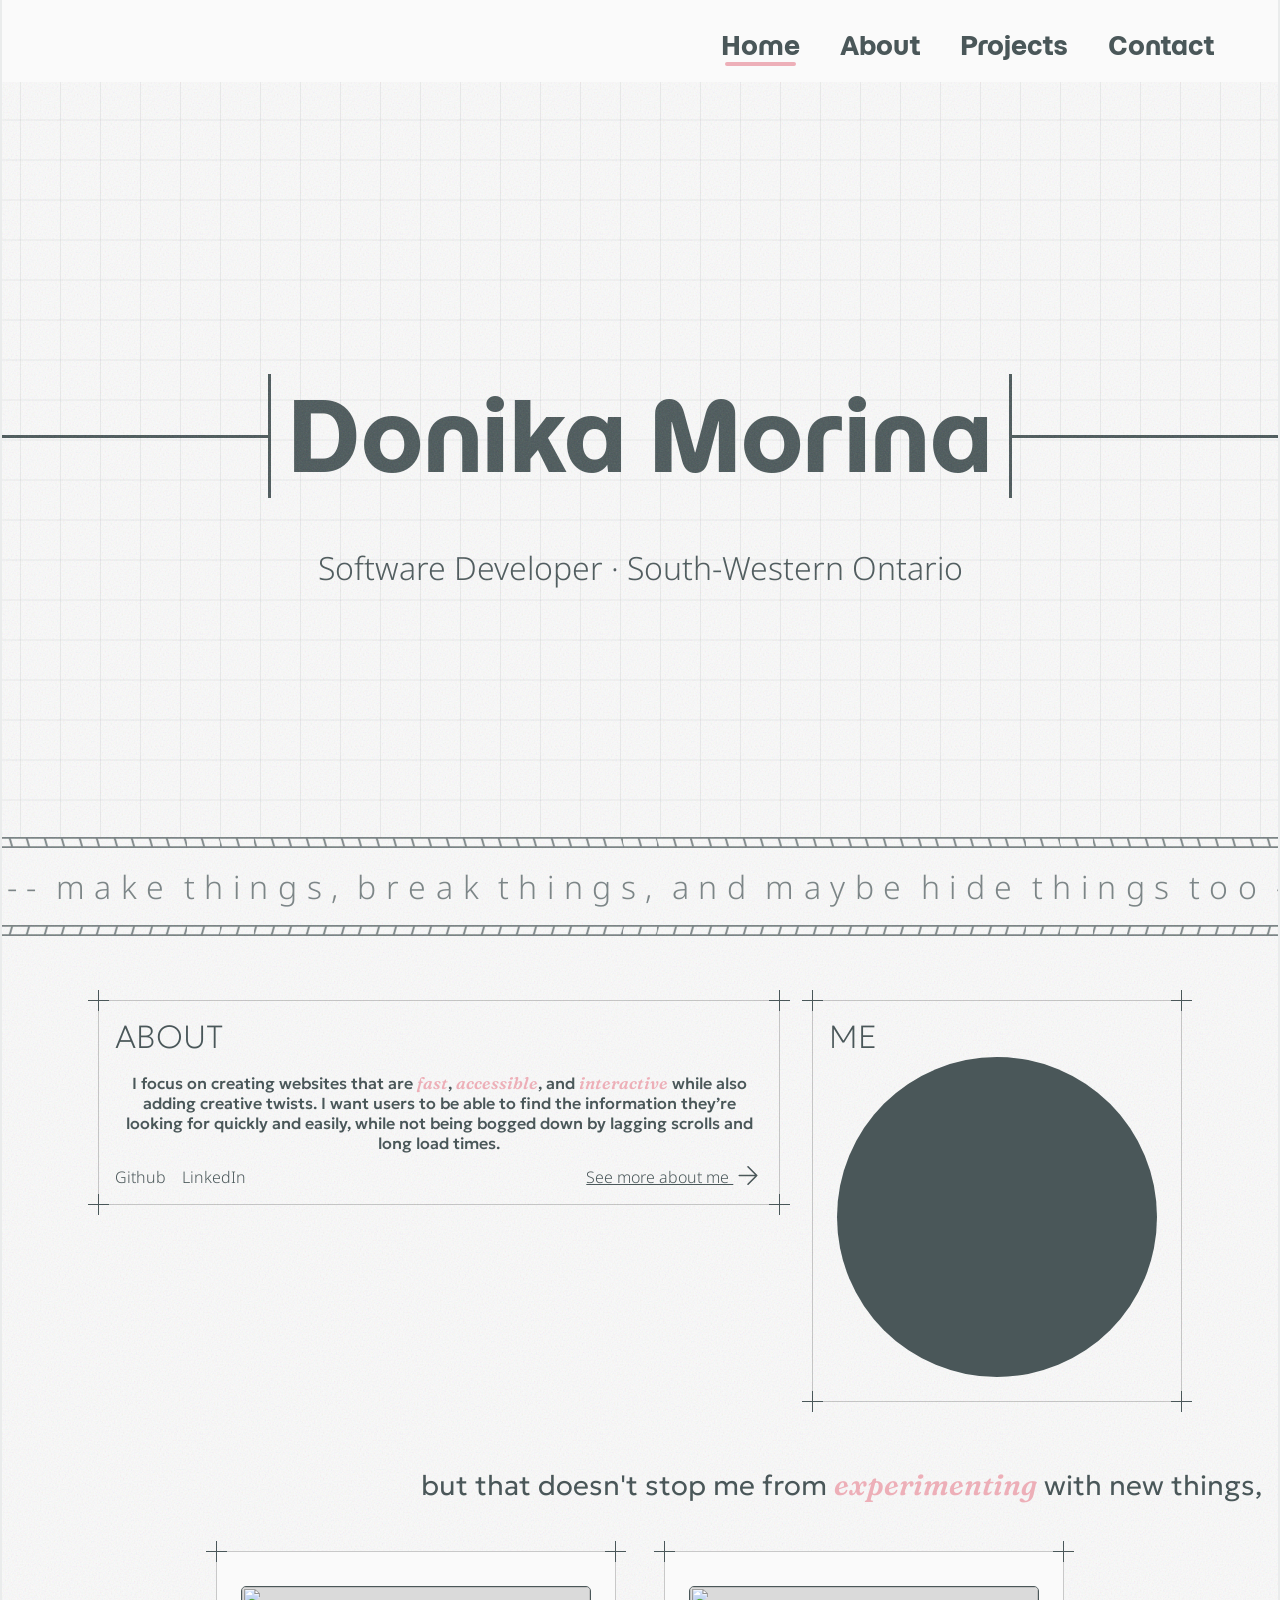
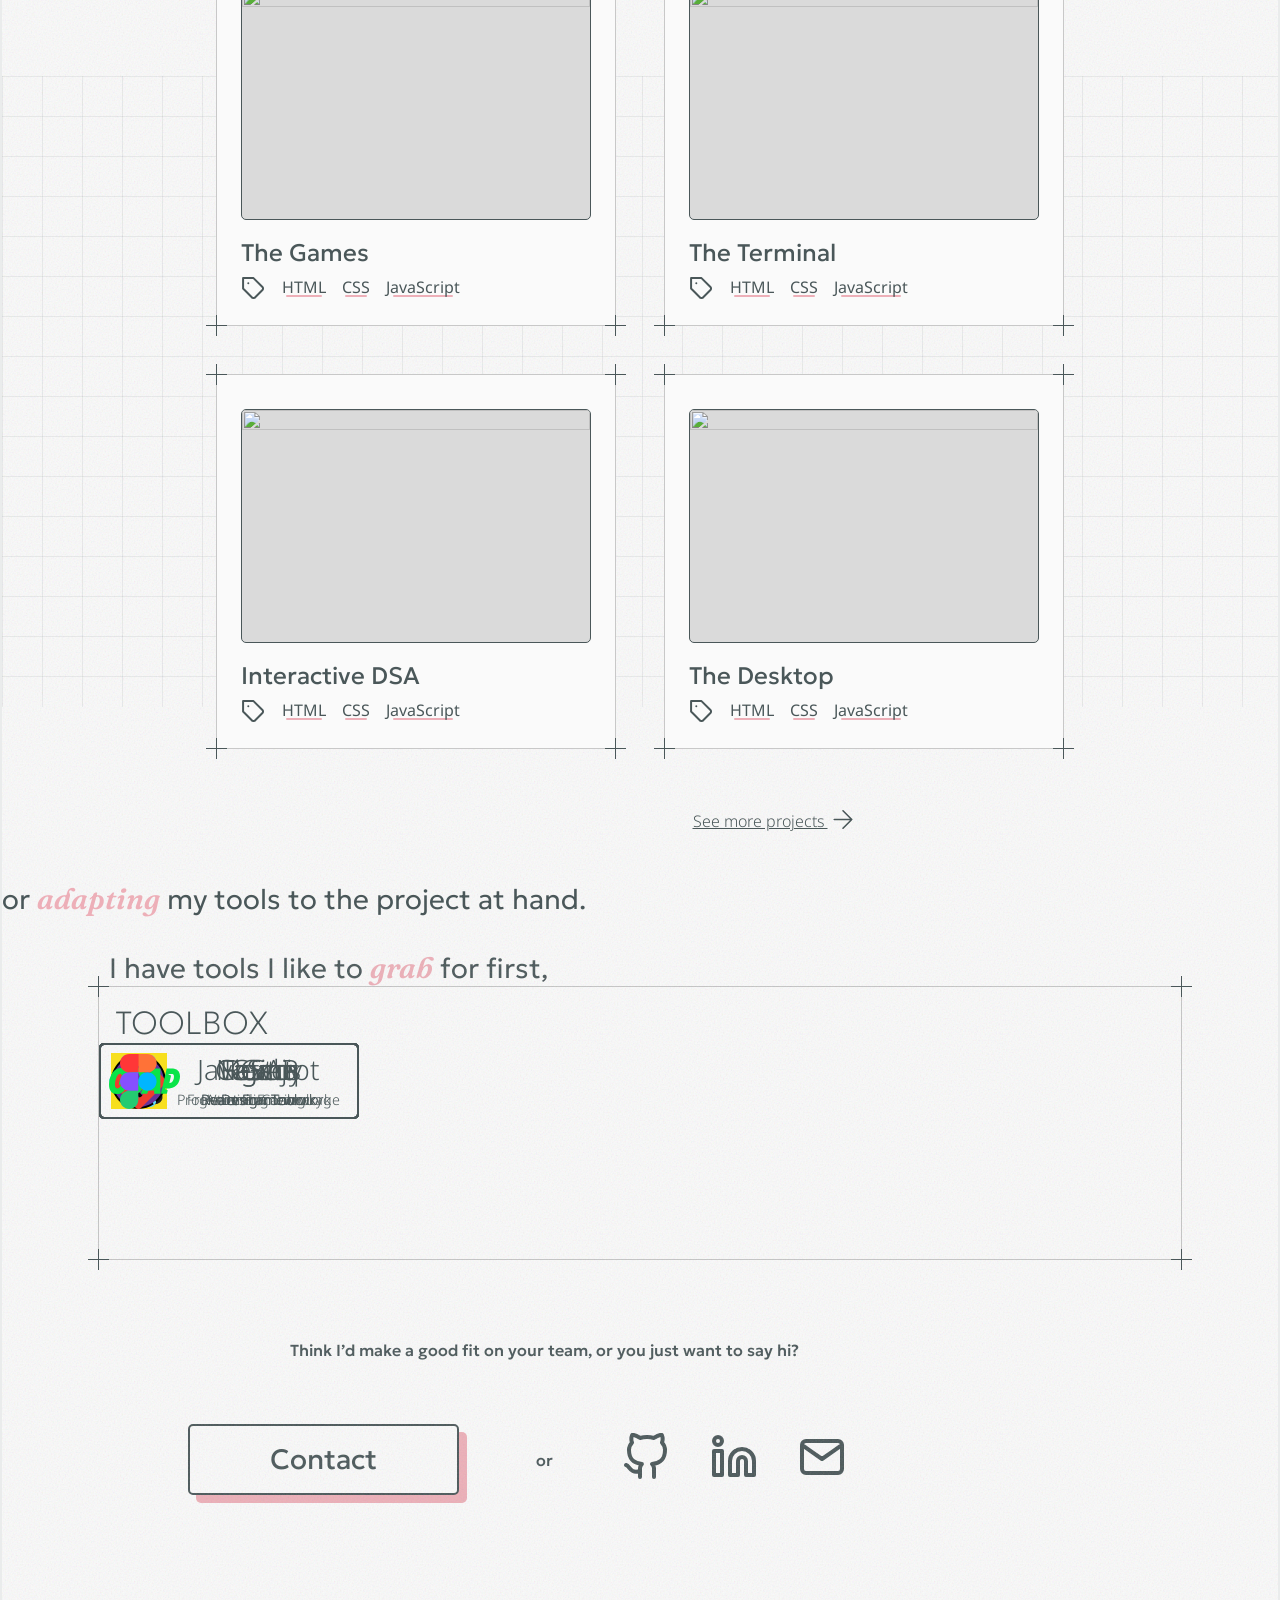
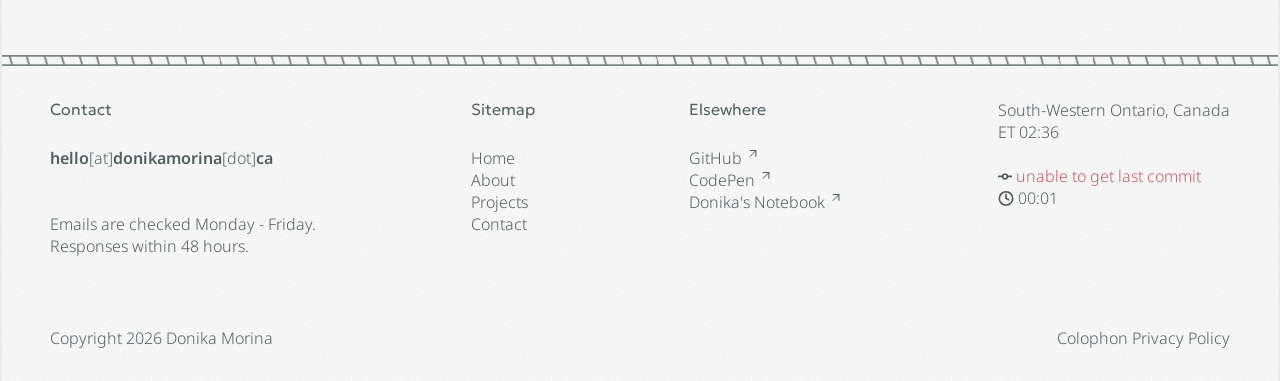
==== commit 1588e239: "fixed blurry text on cards in firefox" ====
--- a/index.html
+++ b/index.html
@@ -132,85 +132,6 @@
                     <div class="profile"></div>
                 </div>
             </section>
-            <section class="tools">
-                <h2 class="main-text">I have tools I like to <em>grab</em> for first, </h2>
-                <div class="border">
-                    <div class="tool-container" id="skill-container">
-                        <h2 class="header"> Toolbox </h2>
-                        <div class="tool">
-                            <i class="tool-icon"><img src="/assets/logo/figma.svg" alt=""></i>
-                            <div class="tool-info">
-                                <h6>Figma</h6>
-                                <p>Design Tool</p>
-                            </div>
-                        </div>
-                        <div class="tool">
-                            <i class="tool-icon"><img src="/assets/logo/js.svg" alt=""></i>
-                            <div class="tool-info">
-                                <h6>JavaScript</h6>
-                                <p>Programming Language</p>
-                            </div>
-                        </div>
-                        <div class="tool">
-                            <i class="tool-icon"><img src="/assets/logo/react.svg" alt=""></i>
-                            <div class="tool-info">
-                                <h6>React</h6>
-                                <p>Front-end Framework</p>
-                            </div>
-                        </div>
-                        <div class="tool">
-                            <i class="tool-icon"><img src="/assets/logo/next.svg" alt=""></i>
-                            <div class="tool-info">
-                                <h6>Next.js</h6>
-                                <p>React Framework</p>
-                            </div>
-                        </div>
-                        <div class="tool">
-                            <i class="tool-icon"><img src="/assets/logo/gatsby.svg" alt=""></i>
-                            <div class="tool-info">
-                                <h6>Gatsby</h6>
-                                <p>React Framework</p>
-                            </div>
-                        </div>
-                        <div class="tool">
-                            <i class="tool-icon">
-                                <svg width="55" height="55" viewBox="0 0 55 55" fill="none"
-                                    xmlns="http://www.w3.org/2000/svg">
-                                    <path
-                                        d="M29.999 53.964C29.6712 54.2924 29.2819 54.5529 28.8533 54.7307C28.4246 54.9085 27.9652 55 27.5011 55C27.0371 55 26.5776 54.9085 26.149 54.7307C25.7204 54.5529 25.331 54.2924 25.0033 53.964L1.03493 29.9949C0.706841 29.6671 0.446565 29.2779 0.268984 28.8496C0.0914031 28.4212 0 27.962 0 27.4983C0 27.0346 0.0914031 26.5754 0.268984 26.147C0.446565 25.7186 0.706841 25.3294 1.03493 25.0017L17.5142 8.52579L23.7772 14.7885C23.4047 15.7917 23.4254 16.8987 23.8351 17.8873C24.2448 18.8759 25.0133 19.6729 25.9864 20.1185V35.3799C25.1073 35.7825 24.3924 36.4737 23.9603 37.3387C23.5282 38.2036 23.405 39.1903 23.611 40.135C23.8171 41.0796 24.3401 41.9254 25.0931 42.5319C25.8462 43.1383 26.784 43.469 27.7509 43.469C28.7179 43.469 29.6557 43.1383 30.4087 42.5319C31.1618 41.9254 31.6848 41.0796 31.8908 40.135C32.0969 39.1903 31.9737 38.2036 31.5416 37.3387C31.1095 36.4737 30.3946 35.7825 29.5155 35.3799V20.5264L35.2629 26.2735C34.9261 27.1802 34.9095 28.1749 35.2159 29.0924C35.5223 30.0099 36.1333 30.7951 36.9474 31.3175C37.7616 31.8399 38.7299 32.0682 39.6917 31.9645C40.6535 31.8608 41.5509 31.4313 42.235 30.7473C42.919 30.0633 43.3485 29.166 43.4523 28.2042C43.556 27.2425 43.3277 26.2742 42.8052 25.4601C42.2827 24.646 41.4976 24.0351 40.58 23.7287C39.6624 23.4223 38.6677 23.4389 37.7608 23.7757L31.7246 17.7399C32.0063 16.9793 32.0638 16.1538 31.8904 15.3614C31.7169 14.5691 31.3198 13.8431 30.7461 13.2697C30.1724 12.6962 29.4462 12.2994 28.6537 12.1263C27.8612 11.9532 27.0357 12.0111 26.2751 12.293L20.0075 6.02805L25.0033 1.03487C25.331 0.706797 25.7202 0.446537 26.1486 0.268967C26.577 0.0913974 27.0362 0 27.5 0C27.9638 0 28.423 0.0913974 28.8514 0.268967C29.2798 0.446537 29.669 0.706797 29.9967 1.03487L53.9651 25.004C54.2932 25.3317 54.5534 25.7209 54.731 26.1493C54.9086 26.5777 55 27.0368 55 27.5006C55 27.9643 54.9086 28.4235 54.731 28.8519C54.5534 29.2802 54.2932 29.6694 53.9651 29.9972L29.999 53.964Z"
-                                        fill="#F03C2E" />
-                                </svg>
-                            </i>
-                            <div class="tool-info">
-                                <h6>Git</h6>
-                                <p>Version Control</p>
-                            </div>
-                        </div>
-                        <div class="tool">
-                            <i class="tool-icon">
-                                <svg height="27" width="71" viewBox="0 0 71 27" fill="none"
-                                    xmlns="http://www.w3.org/2000/svg">
-                                    <path
-                                        d="M29.0799 0C31.4968 0.0147917 33.331 0.704082 34.5291 2.04716C35.6622 3.32221 36.2065 5.16525 36.1474 7.52008L36.1059 7.70054C36.0823 7.75379 36.0468 7.80704 36.0024 7.84846C35.9136 7.93425 35.7924 7.98158 35.6681 7.98158H30.7602C30.4407 7.98158 30.1715 7.72125 30.1715 7.40471C30.1715 6.15038 29.7928 5.45813 29.0178 5.30429L28.6628 5.27175C27.651 5.27175 26.9943 5.89596 26.9765 6.98462C26.9558 8.19754 27.6421 9.301 29.5946 11.1943C32.1625 13.6083 33.1949 15.7472 33.1446 18.5695C33.0648 23.1371 29.9585 26.0925 25.237 26.0925C22.826 26.0925 20.9829 25.4446 19.7552 24.1725C18.5127 22.8797 17.9447 20.9835 18.0631 18.534C18.069 18.4097 18.1193 18.2884 18.208 18.2026C18.2968 18.1168 18.4181 18.0695 18.5393 18.0695H23.6158C23.6868 18.0725 23.7549 18.0902 23.82 18.1198C23.8821 18.1523 23.9383 18.1967 23.9827 18.2529C24.0211 18.2973 24.0478 18.3505 24.0655 18.4097C24.0803 18.4659 24.0833 18.528 24.0714 18.5872C24.0152 19.4688 24.172 20.1285 24.5181 20.4953C24.74 20.732 25.0536 20.8533 25.4382 20.8533C26.376 20.8533 26.9262 20.1877 26.9469 19.0339C26.9647 18.037 26.6452 17.1583 24.9293 15.3892C22.7076 13.2178 20.7167 10.9754 20.7788 7.44908C20.8173 5.40192 21.6278 3.53225 23.0686 2.18029C24.5891 0.754374 26.6659 0 29.0799 0ZM11.9718 0.082833C14.1817 0.065083 15.9183 0.745501 17.1253 2.10929C18.4033 3.55 19.0511 5.72142 19.0541 8.56437C19.0511 8.68862 18.9979 8.80696 18.9091 8.89571C18.8204 8.9815 18.7021 9.03179 18.5778 9.03179H13.2498C13.1581 9.02883 13.0664 8.99038 13.0013 8.92529C12.9363 8.85725 12.9008 8.76554 12.8978 8.67383C12.8564 6.83079 12.3416 5.87525 11.324 5.76283L11.1139 5.751C9.07268 5.75396 7.86864 8.52592 7.22964 10.0642C6.33622 12.215 5.88064 14.5461 5.96939 16.8714C6.01376 17.9541 6.18831 19.4747 7.21189 20.1048C8.12306 20.664 9.42176 20.2942 10.2087 19.6729C10.9926 19.0546 11.6257 17.9837 11.892 17.0075C11.9304 16.8714 11.9304 16.7678 11.8949 16.7175C11.8772 16.6939 11.8417 16.682 11.8003 16.6732L10.3093 16.6613C10.2383 16.6613 10.1643 16.6436 10.0992 16.614C10.0341 16.5844 9.97497 16.54 9.92764 16.4838C9.89214 16.4424 9.86551 16.3892 9.85368 16.3359C9.84185 16.2797 9.84185 16.2235 9.85368 16.1702L10.7885 12.1055C10.8358 11.8955 11.0222 11.7387 11.253 11.7091V11.7002H20.2315C20.2522 11.7002 20.2759 11.7002 20.2936 11.7032C20.5273 11.7327 20.693 11.9517 20.6901 12.1883V12.2002L19.7552 16.256C19.7049 16.4868 19.4742 16.6554 19.2109 16.6554H18.0838C18.0453 16.6554 18.0039 16.6702 17.9713 16.6939C17.9388 16.7175 17.9151 16.753 17.9033 16.7915C16.862 20.3237 15.4508 22.7555 13.5901 24.214C12.0044 25.4565 10.0548 26.0363 7.4456 26.0363C5.1026 26.0363 3.52285 25.2819 2.18272 23.7939C0.413639 21.8236 -0.317069 18.605 0.126681 14.7207C0.925431 7.43429 4.70026 0.082833 11.9718 0.082833ZM62.1718 0.473333C68.1181 0.473333 71.0882 3.17133 70.9965 8.49338C70.8871 14.7295 67.0886 19.315 61.3701 20.374C60.5566 20.522 59.7312 20.5811 58.9058 20.5752L56.1427 20.5634C56.0984 20.5634 56.054 20.5811 56.0214 20.6137C55.9889 20.6432 55.9711 20.6876 55.9711 20.732C55.9711 20.7616 55.9771 20.7912 55.9948 20.8178C56.0096 20.8444 56.0333 20.8651 56.0599 20.8799L58.4088 22.1047C58.6011 22.2052 58.678 22.3739 58.6336 22.5898C58.6188 22.6579 58.0361 25.2908 58.0213 25.35C57.971 25.5807 57.7846 25.7138 57.5154 25.7138H52.4773C52.4063 25.7138 52.3324 25.699 52.2673 25.6695C52.2022 25.6399 52.1431 25.5925 52.0957 25.5393C52.0602 25.4949 52.0336 25.4446 52.0218 25.3914C52.007 25.3381 52.0099 25.279 52.0218 25.2227L57.6308 0.843125C57.687 0.588708 57.9266 0.476291 58.1396 0.476291L62.1718 0.473333ZM51.0988 0.508833C51.155 0.5325 51.2082 0.565041 51.2496 0.606458C51.2911 0.650833 51.3295 0.704083 51.3502 0.760292C51.3739 0.8165 51.3828 0.875667 51.3828 0.934833L51.3502 25.2316C51.3591 25.2878 51.3561 25.347 51.3413 25.4032C51.3266 25.4594 51.297 25.5097 51.2615 25.5541C51.2171 25.6044 51.1638 25.6458 51.1017 25.6724C51.0426 25.699 50.9775 25.7138 50.9124 25.7109H45.5489C45.4898 25.7138 45.4276 25.699 45.3714 25.6783C45.3152 25.6547 45.262 25.6192 45.2206 25.5777C45.1791 25.5334 45.1436 25.4831 45.1229 25.4269C45.0993 25.3707 45.0874 25.3115 45.0874 25.2494L45.2028 22.8916C45.2087 22.6342 45.2028 22.5632 45.0519 22.5455L44.8508 22.5395H39.7802C39.4133 22.5395 39.3867 22.5721 39.2566 22.9093L38.2034 25.4446C38.1087 25.6251 37.9194 25.7109 37.6354 25.7109H32.3252C32.0027 25.7109 31.772 25.3914 31.8933 25.0926L42.8923 0.837208C42.9663 0.69225 43.0787 0.473333 43.3331 0.473333H50.9242C50.9834 0.473333 51.0426 0.485166 51.0988 0.508833ZM45.8536 7.08521C45.83 6.99054 45.7531 6.99942 45.6909 7.12367C45.6466 7.21242 45.6051 7.30708 45.5726 7.39879L41.7741 16.8152C41.7534 16.8743 41.7386 16.9217 41.7268 16.9572C41.7238 16.9749 41.7208 16.9956 41.7238 17.0134C41.7268 17.0311 41.7356 17.0489 41.7445 17.0637C41.7564 17.0785 41.7711 17.0903 41.7889 17.0992C41.8037 17.108 41.8214 17.1169 41.8392 17.1169L45.0105 17.1583C45.3626 17.1287 45.3803 17.111 45.4158 16.753C45.4217 16.6258 45.8714 7.19466 45.8536 7.08521ZM59.4975 5.893C59.4531 5.893 59.4117 5.91075 59.3791 5.94329C59.3466 5.97287 59.3288 6.01725 59.3259 6.06162C59.3259 6.09121 59.3348 6.12079 59.3496 6.14742C59.3673 6.17404 59.388 6.19771 59.4146 6.2125C59.4531 6.23321 61.7369 7.43725 61.9056 7.52896C62.0298 7.597 62.0328 7.71533 61.9913 7.91946C61.9706 8.01117 60.3938 14.9455 60.3968 14.9514C60.4057 14.9603 60.453 14.984 60.6897 14.984H60.7962C63.4439 14.8775 64.8876 11.7475 64.9408 8.70933C64.9674 7.06746 64.4083 6.05867 63.3936 5.91075L63.1836 5.893H59.4975Z"
-                                        fill="#0AE448" />
-                                </svg>
-
-                            </i>
-                            <div class="tool-info">
-                                <h6>GSAP</h6>
-                                <p>Animation Library</p>
-                            </div>
-                        </div>
-                        <div class="tool">
-                            <i class="tool-icon"><img src="/assets/logo/figma.svg" alt=""></i>
-                            <div class="tool-info">
-                                <h6>Figma</h6>
-                                <p>Design Tool</p>
-                            </div>
-                        </div>
-                    </div>
-                </div>
-            </section>
             <section class="projects">
                 <div class="projects-bg"></div>
 
@@ -324,6 +245,85 @@
 
                 <h2 class="main-text"> or <em id="change-word">adapting</em> my tools to the project at hand.
                 </h2>
+            </section>
+            <section class="tools">
+                <h2 class="main-text">I have tools I like to <em>grab</em> for first, </h2>
+                <div class="border">
+                    <div class="tool-container" id="skill-container">
+                        <h2 class="header"> Toolbox </h2>
+                        <div class="tool">
+                            <i class="tool-icon"><img src="/assets/logo/figma.svg" alt=""></i>
+                            <div class="tool-info">
+                                <h6>Figma</h6>
+                                <p>Design Tool</p>
+                            </div>
+                        </div>
+                        <div class="tool">
+                            <i class="tool-icon"><img src="/assets/logo/js.svg" alt=""></i>
+                            <div class="tool-info">
+                                <h6>JavaScript</h6>
+                                <p>Programming Language</p>
+                            </div>
+                        </div>
+                        <div class="tool">
+                            <i class="tool-icon"><img src="/assets/logo/react.svg" alt=""></i>
+                            <div class="tool-info">
+                                <h6>React</h6>
+                                <p>Front-end Framework</p>
+                            </div>
+                        </div>
+                        <div class="tool">
+                            <i class="tool-icon"><img src="/assets/logo/next.svg" alt=""></i>
+                            <div class="tool-info">
+                                <h6>Next.js</h6>
+                                <p>React Framework</p>
+                            </div>
+                        </div>
+                        <div class="tool">
+                            <i class="tool-icon"><img src="/assets/logo/gatsby.svg" alt=""></i>
+                            <div class="tool-info">
+                                <h6>Gatsby</h6>
+                                <p>React Framework</p>
+                            </div>
+                        </div>
+                        <div class="tool">
+                            <i class="tool-icon">
+                                <svg width="55" height="55" viewBox="0 0 55 55" fill="none"
+                                    xmlns="http://www.w3.org/2000/svg">
+                                    <path
+                                        d="M29.999 53.964C29.6712 54.2924 29.2819 54.5529 28.8533 54.7307C28.4246 54.9085 27.9652 55 27.5011 55C27.0371 55 26.5776 54.9085 26.149 54.7307C25.7204 54.5529 25.331 54.2924 25.0033 53.964L1.03493 29.9949C0.706841 29.6671 0.446565 29.2779 0.268984 28.8496C0.0914031 28.4212 0 27.962 0 27.4983C0 27.0346 0.0914031 26.5754 0.268984 26.147C0.446565 25.7186 0.706841 25.3294 1.03493 25.0017L17.5142 8.52579L23.7772 14.7885C23.4047 15.7917 23.4254 16.8987 23.8351 17.8873C24.2448 18.8759 25.0133 19.6729 25.9864 20.1185V35.3799C25.1073 35.7825 24.3924 36.4737 23.9603 37.3387C23.5282 38.2036 23.405 39.1903 23.611 40.135C23.8171 41.0796 24.3401 41.9254 25.0931 42.5319C25.8462 43.1383 26.784 43.469 27.7509 43.469C28.7179 43.469 29.6557 43.1383 30.4087 42.5319C31.1618 41.9254 31.6848 41.0796 31.8908 40.135C32.0969 39.1903 31.9737 38.2036 31.5416 37.3387C31.1095 36.4737 30.3946 35.7825 29.5155 35.3799V20.5264L35.2629 26.2735C34.9261 27.1802 34.9095 28.1749 35.2159 29.0924C35.5223 30.0099 36.1333 30.7951 36.9474 31.3175C37.7616 31.8399 38.7299 32.0682 39.6917 31.9645C40.6535 31.8608 41.5509 31.4313 42.235 30.7473C42.919 30.0633 43.3485 29.166 43.4523 28.2042C43.556 27.2425 43.3277 26.2742 42.8052 25.4601C42.2827 24.646 41.4976 24.0351 40.58 23.7287C39.6624 23.4223 38.6677 23.4389 37.7608 23.7757L31.7246 17.7399C32.0063 16.9793 32.0638 16.1538 31.8904 15.3614C31.7169 14.5691 31.3198 13.8431 30.7461 13.2697C30.1724 12.6962 29.4462 12.2994 28.6537 12.1263C27.8612 11.9532 27.0357 12.0111 26.2751 12.293L20.0075 6.02805L25.0033 1.03487C25.331 0.706797 25.7202 0.446537 26.1486 0.268967C26.577 0.0913974 27.0362 0 27.5 0C27.9638 0 28.423 0.0913974 28.8514 0.268967C29.2798 0.446537 29.669 0.706797 29.9967 1.03487L53.9651 25.004C54.2932 25.3317 54.5534 25.7209 54.731 26.1493C54.9086 26.5777 55 27.0368 55 27.5006C55 27.9643 54.9086 28.4235 54.731 28.8519C54.5534 29.2802 54.2932 29.6694 53.9651 29.9972L29.999 53.964Z"
+                                        fill="#F03C2E" />
+                                </svg>
+                            </i>
+                            <div class="tool-info">
+                                <h6>Git</h6>
+                                <p>Version Control</p>
+                            </div>
+                        </div>
+                        <div class="tool">
+                            <i class="tool-icon">
+                                <svg height="27" width="71" viewBox="0 0 71 27" fill="none"
+                                    xmlns="http://www.w3.org/2000/svg">
+                                    <path
+                                        d="M29.0799 0C31.4968 0.0147917 33.331 0.704082 34.5291 2.04716C35.6622 3.32221 36.2065 5.16525 36.1474 7.52008L36.1059 7.70054C36.0823 7.75379 36.0468 7.80704 36.0024 7.84846C35.9136 7.93425 35.7924 7.98158 35.6681 7.98158H30.7602C30.4407 7.98158 30.1715 7.72125 30.1715 7.40471C30.1715 6.15038 29.7928 5.45813 29.0178 5.30429L28.6628 5.27175C27.651 5.27175 26.9943 5.89596 26.9765 6.98462C26.9558 8.19754 27.6421 9.301 29.5946 11.1943C32.1625 13.6083 33.1949 15.7472 33.1446 18.5695C33.0648 23.1371 29.9585 26.0925 25.237 26.0925C22.826 26.0925 20.9829 25.4446 19.7552 24.1725C18.5127 22.8797 17.9447 20.9835 18.0631 18.534C18.069 18.4097 18.1193 18.2884 18.208 18.2026C18.2968 18.1168 18.4181 18.0695 18.5393 18.0695H23.6158C23.6868 18.0725 23.7549 18.0902 23.82 18.1198C23.8821 18.1523 23.9383 18.1967 23.9827 18.2529C24.0211 18.2973 24.0478 18.3505 24.0655 18.4097C24.0803 18.4659 24.0833 18.528 24.0714 18.5872C24.0152 19.4688 24.172 20.1285 24.5181 20.4953C24.74 20.732 25.0536 20.8533 25.4382 20.8533C26.376 20.8533 26.9262 20.1877 26.9469 19.0339C26.9647 18.037 26.6452 17.1583 24.9293 15.3892C22.7076 13.2178 20.7167 10.9754 20.7788 7.44908C20.8173 5.40192 21.6278 3.53225 23.0686 2.18029C24.5891 0.754374 26.6659 0 29.0799 0ZM11.9718 0.082833C14.1817 0.065083 15.9183 0.745501 17.1253 2.10929C18.4033 3.55 19.0511 5.72142 19.0541 8.56437C19.0511 8.68862 18.9979 8.80696 18.9091 8.89571C18.8204 8.9815 18.7021 9.03179 18.5778 9.03179H13.2498C13.1581 9.02883 13.0664 8.99038 13.0013 8.92529C12.9363 8.85725 12.9008 8.76554 12.8978 8.67383C12.8564 6.83079 12.3416 5.87525 11.324 5.76283L11.1139 5.751C9.07268 5.75396 7.86864 8.52592 7.22964 10.0642C6.33622 12.215 5.88064 14.5461 5.96939 16.8714C6.01376 17.9541 6.18831 19.4747 7.21189 20.1048C8.12306 20.664 9.42176 20.2942 10.2087 19.6729C10.9926 19.0546 11.6257 17.9837 11.892 17.0075C11.9304 16.8714 11.9304 16.7678 11.8949 16.7175C11.8772 16.6939 11.8417 16.682 11.8003 16.6732L10.3093 16.6613C10.2383 16.6613 10.1643 16.6436 10.0992 16.614C10.0341 16.5844 9.97497 16.54 9.92764 16.4838C9.89214 16.4424 9.86551 16.3892 9.85368 16.3359C9.84185 16.2797 9.84185 16.2235 9.85368 16.1702L10.7885 12.1055C10.8358 11.8955 11.0222 11.7387 11.253 11.7091V11.7002H20.2315C20.2522 11.7002 20.2759 11.7002 20.2936 11.7032C20.5273 11.7327 20.693 11.9517 20.6901 12.1883V12.2002L19.7552 16.256C19.7049 16.4868 19.4742 16.6554 19.2109 16.6554H18.0838C18.0453 16.6554 18.0039 16.6702 17.9713 16.6939C17.9388 16.7175 17.9151 16.753 17.9033 16.7915C16.862 20.3237 15.4508 22.7555 13.5901 24.214C12.0044 25.4565 10.0548 26.0363 7.4456 26.0363C5.1026 26.0363 3.52285 25.2819 2.18272 23.7939C0.413639 21.8236 -0.317069 18.605 0.126681 14.7207C0.925431 7.43429 4.70026 0.082833 11.9718 0.082833ZM62.1718 0.473333C68.1181 0.473333 71.0882 3.17133 70.9965 8.49338C70.8871 14.7295 67.0886 19.315 61.3701 20.374C60.5566 20.522 59.7312 20.5811 58.9058 20.5752L56.1427 20.5634C56.0984 20.5634 56.054 20.5811 56.0214 20.6137C55.9889 20.6432 55.9711 20.6876 55.9711 20.732C55.9711 20.7616 55.9771 20.7912 55.9948 20.8178C56.0096 20.8444 56.0333 20.8651 56.0599 20.8799L58.4088 22.1047C58.6011 22.2052 58.678 22.3739 58.6336 22.5898C58.6188 22.6579 58.0361 25.2908 58.0213 25.35C57.971 25.5807 57.7846 25.7138 57.5154 25.7138H52.4773C52.4063 25.7138 52.3324 25.699 52.2673 25.6695C52.2022 25.6399 52.1431 25.5925 52.0957 25.5393C52.0602 25.4949 52.0336 25.4446 52.0218 25.3914C52.007 25.3381 52.0099 25.279 52.0218 25.2227L57.6308 0.843125C57.687 0.588708 57.9266 0.476291 58.1396 0.476291L62.1718 0.473333ZM51.0988 0.508833C51.155 0.5325 51.2082 0.565041 51.2496 0.606458C51.2911 0.650833 51.3295 0.704083 51.3502 0.760292C51.3739 0.8165 51.3828 0.875667 51.3828 0.934833L51.3502 25.2316C51.3591 25.2878 51.3561 25.347 51.3413 25.4032C51.3266 25.4594 51.297 25.5097 51.2615 25.5541C51.2171 25.6044 51.1638 25.6458 51.1017 25.6724C51.0426 25.699 50.9775 25.7138 50.9124 25.7109H45.5489C45.4898 25.7138 45.4276 25.699 45.3714 25.6783C45.3152 25.6547 45.262 25.6192 45.2206 25.5777C45.1791 25.5334 45.1436 25.4831 45.1229 25.4269C45.0993 25.3707 45.0874 25.3115 45.0874 25.2494L45.2028 22.8916C45.2087 22.6342 45.2028 22.5632 45.0519 22.5455L44.8508 22.5395H39.7802C39.4133 22.5395 39.3867 22.5721 39.2566 22.9093L38.2034 25.4446C38.1087 25.6251 37.9194 25.7109 37.6354 25.7109H32.3252C32.0027 25.7109 31.772 25.3914 31.8933 25.0926L42.8923 0.837208C42.9663 0.69225 43.0787 0.473333 43.3331 0.473333H50.9242C50.9834 0.473333 51.0426 0.485166 51.0988 0.508833ZM45.8536 7.08521C45.83 6.99054 45.7531 6.99942 45.6909 7.12367C45.6466 7.21242 45.6051 7.30708 45.5726 7.39879L41.7741 16.8152C41.7534 16.8743 41.7386 16.9217 41.7268 16.9572C41.7238 16.9749 41.7208 16.9956 41.7238 17.0134C41.7268 17.0311 41.7356 17.0489 41.7445 17.0637C41.7564 17.0785 41.7711 17.0903 41.7889 17.0992C41.8037 17.108 41.8214 17.1169 41.8392 17.1169L45.0105 17.1583C45.3626 17.1287 45.3803 17.111 45.4158 16.753C45.4217 16.6258 45.8714 7.19466 45.8536 7.08521ZM59.4975 5.893C59.4531 5.893 59.4117 5.91075 59.3791 5.94329C59.3466 5.97287 59.3288 6.01725 59.3259 6.06162C59.3259 6.09121 59.3348 6.12079 59.3496 6.14742C59.3673 6.17404 59.388 6.19771 59.4146 6.2125C59.4531 6.23321 61.7369 7.43725 61.9056 7.52896C62.0298 7.597 62.0328 7.71533 61.9913 7.91946C61.9706 8.01117 60.3938 14.9455 60.3968 14.9514C60.4057 14.9603 60.453 14.984 60.6897 14.984H60.7962C63.4439 14.8775 64.8876 11.7475 64.9408 8.70933C64.9674 7.06746 64.4083 6.05867 63.3936 5.91075L63.1836 5.893H59.4975Z"
+                                        fill="#0AE448" />
+                                </svg>
+
+                            </i>
+                            <div class="tool-info">
+                                <h6>GSAP</h6>
+                                <p>Animation Library</p>
+                            </div>
+                        </div>
+                        <div class="tool">
+                            <i class="tool-icon"><img src="/assets/logo/figma.svg" alt=""></i>
+                            <div class="tool-info">
+                                <h6>Figma</h6>
+                                <p>Design Tool</p>
+                            </div>
+                        </div>
+                    </div>
+                </div>
             </section>
             <section class="contact">
                 <h2 class="section-heading align-center">
--- a/styles/styles.css
+++ b/styles/styles.css
@@ -541,7 +541,7 @@
 
 .tool-container {
     width: 100%;
-    height: 20rem;
+    height: 17rem;
     margin: auto;
     position: relative;
     user-select: none;
@@ -650,6 +650,7 @@
     z-index: 1;
     align-self: center;
     justify-self: center;
+    perspective: 2000px;
 }
 
 /* .project-card::after {
@@ -671,9 +672,9 @@
     /* border: 4px solid var(--text-colour); */
     /* border-radius: 5px; */
     background-color: var(--bg-colour);
-    will-change: transform;
     transition: transform 0.6s ease;
     transform-style: preserve-3d;
+    will-change: transform;
     position: relative;
 }
 
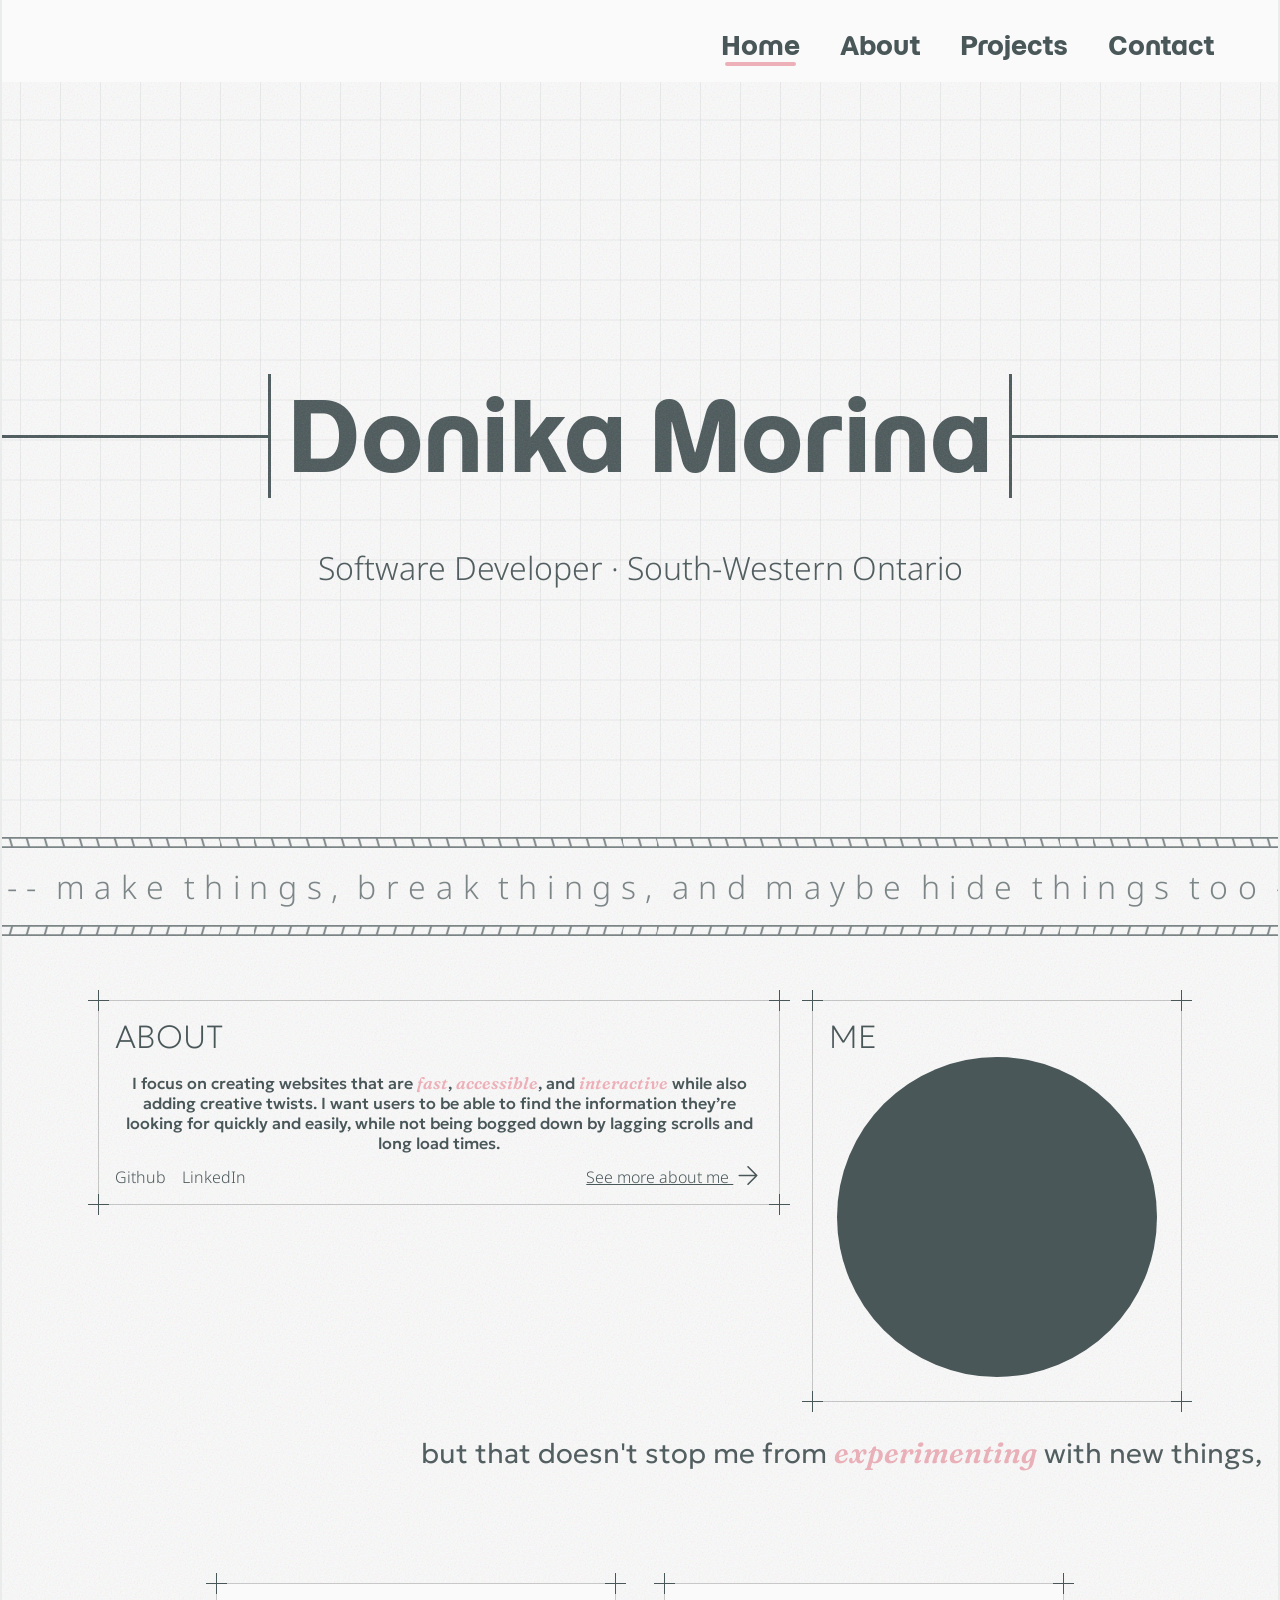
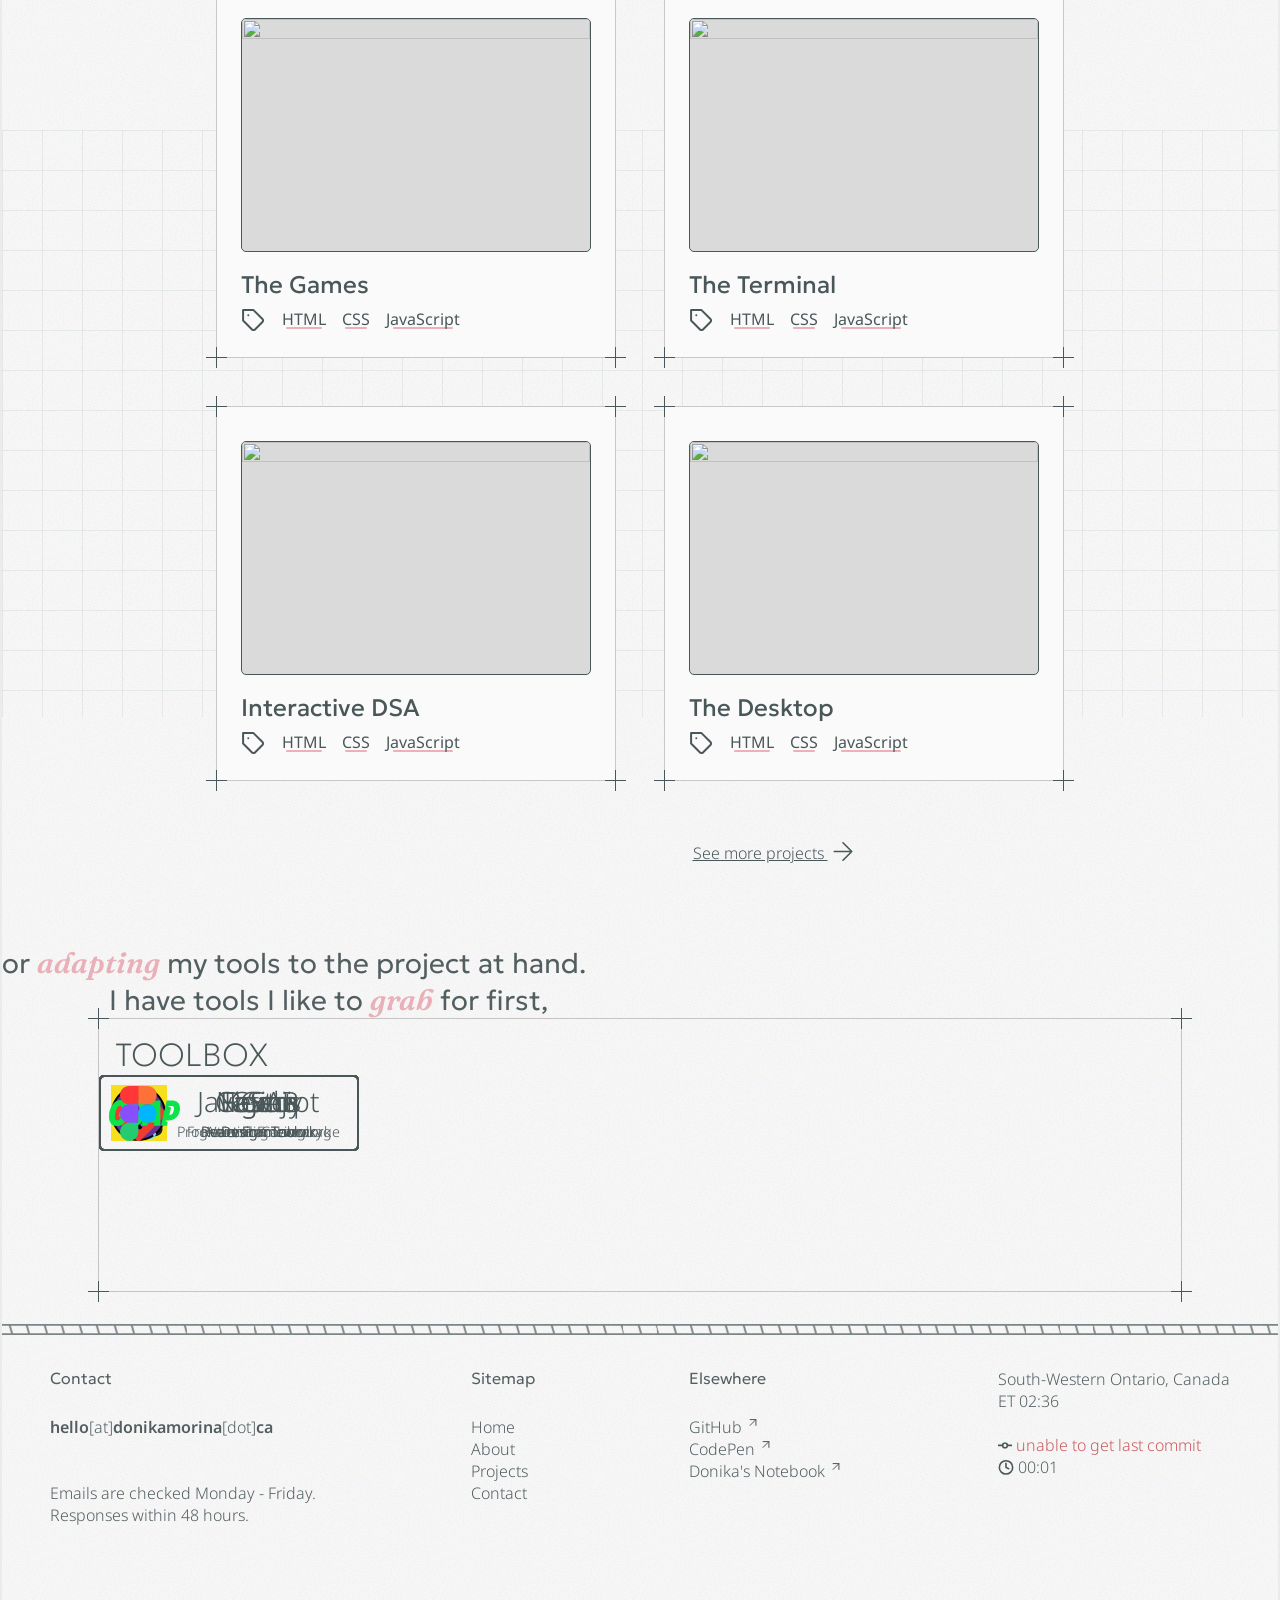
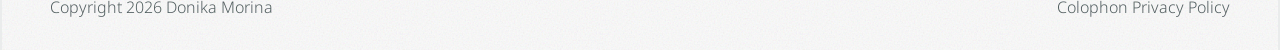
==== commit 87ca9cf5: "remove old contact" ====
--- a/index.html
+++ b/index.html
@@ -132,12 +132,10 @@
                     <div class="profile"></div>
                 </div>
             </section>
+            <h2 class="main-text align-right">but that doesn't stop me from <em>experimenting</em> with new things,
+            </h2>
             <section class="projects">
                 <div class="projects-bg"></div>
-
-                <h2 class="main-text align-right">but that doesn't stop me from <em>experimenting</em> with new things,
-                </h2>
-
                 <div class="project-card-container">
                     <div class="project-card">
                         <div class="project-card-content border">
@@ -242,10 +240,9 @@
                     </div>
                     <div class="dotted-circle"></div>
                 </div>
-
-                <h2 class="main-text"> or <em id="change-word">adapting</em> my tools to the project at hand.
-                </h2>
             </section>
+            <h2 class="main-text"> or <em id="change-word">adapting</em> my tools to the project at hand.
+            </h2>
             <section class="tools">
                 <h2 class="main-text">I have tools I like to <em>grab</em> for first, </h2>
                 <div class="border">
@@ -325,63 +322,7 @@
                     </div>
                 </div>
             </section>
-            <section class="contact">
-                <h2 class="section-heading align-center">
-                    Think I’d make a good fit on your team, or you just want to say hi?
-                </h2>
-                <div class="contact-links">
-                    <a href="/contact" class="button wider">Contact</a>
-                    <h2 class="section-heading">or</h2>
-                    <ul class="social-link-container">
-                        <li><a class="social-icon" href="https://github.com/donika-morina" target="_blank">
-                                <svg width="48" height="48" viewBox="0 0 48 48" fill="none"
-                                    xmlns="http://www.w3.org/2000/svg">
-                                    <g clip-path="url(#clip0_1512_581)">
-                                        <path
-                                            d="M18 37.9999C8 40.9999 8 32.9999 4 31.9999M32 43.9999V36.2599C32.075 35.3062 31.9462 34.3475 31.622 33.4475C31.2979 32.5474 30.7859 31.7267 30.12 31.0399C36.4 30.3399 43 27.9599 43 17.0399C42.9995 14.2475 41.9254 11.5623 40 9.53988C40.9117 7.09689 40.8472 4.39657 39.82 1.99988C39.82 1.99988 37.46 1.29988 32 4.95988C27.416 3.71752 22.584 3.71752 18 4.95988C12.54 1.29988 10.18 1.99988 10.18 1.99988C9.15275 4.39657 9.08829 7.09689 10 9.53988C8.06025 11.5773 6.98505 14.2868 7 17.0999C7 27.9399 13.6 30.3199 19.88 31.0999C19.222 31.7798 18.7145 32.5907 18.3906 33.4797C18.0667 34.3687 17.9336 35.316 18 36.2599V43.9999"
-                                            stroke="#4A5759" stroke-width="4" stroke-linecap="round"
-                                            stroke-linejoin="round" />
-                                    </g>
-                                    <defs>
-                                        <clipPath id="clip0_1512_581">
-                                            <rect width="48" height="48" fill="white" />
-                                        </clipPath>
-                                    </defs>
-                                </svg>
-
-                            </a>
-                        </li>
-                        <li><a class="social-icon" href="https://ca.linkedin.com/in/donika--morina" target="_blank">
-                                <svg width="48" height="48" viewBox="0 0 48 48" fill="none"
-                                    xmlns="http://www.w3.org/2000/svg">
-                                    <path
-                                        d="M32 16C35.1826 16 38.2348 17.2643 40.4853 19.5147C42.7357 21.7652 44 24.8174 44 28V42H36V28C36 26.9391 35.5786 25.9217 34.8284 25.1716C34.0783 24.4214 33.0609 24 32 24C30.9391 24 29.9217 24.4214 29.1716 25.1716C28.4214 25.9217 28 26.9391 28 28V42H20V28C20 24.8174 21.2643 21.7652 23.5147 19.5147C25.7652 17.2643 28.8174 16 32 16Z"
-                                        stroke="#4A5759" stroke-width="4" stroke-linecap="round"
-                                        stroke-linejoin="round" />
-                                    <path d="M12 18H4V42H12V18Z" stroke="#4A5759" stroke-width="4"
-                                        stroke-linecap="round" stroke-linejoin="round" />
-                                    <path
-                                        d="M8 12C10.2091 12 12 10.2091 12 8C12 5.79086 10.2091 4 8 4C5.79086 4 4 5.79086 4 8C4 10.2091 5.79086 12 8 12Z"
-                                        stroke="#4A5759" stroke-width="4" stroke-linecap="round"
-                                        stroke-linejoin="round" />
-                                </svg>
-
-                            </a>
-                        </li>
-                        <li>
-                            <a class="social-icon" href="mailto:hello@donikamorina.ca">
-                                <svg width="48" height="48" viewBox="0 0 48 48" fill="none"
-                                    xmlns="http://www.w3.org/2000/svg">
-                                    <path
-                                        d="M44 12C44 9.8 42.2 8 40 8H8C5.8 8 4 9.8 4 12M44 12V36C44 38.2 42.2 40 40 40H8C5.8 40 4 38.2 4 36V12M44 12L24 26L4 12"
-                                        stroke="#4A5759" stroke-width="4" stroke-linecap="round"
-                                        stroke-linejoin="round" />
-                                </svg>
-                            </a>
-                        </li>
-                    </ul>
-                </div>
-            </section>
+
         </main>
         <footer>
             <div class="footer-container">
--- a/styles/styles.css
+++ b/styles/styles.css
@@ -650,7 +650,7 @@
     z-index: 1;
     align-self: center;
     justify-self: center;
-    perspective: 2000px;
+    perspective: 3000px;
 }
 
 /* .project-card::after {
@@ -810,44 +810,6 @@
     bottom: 50%;
     left: 35%;
 }
-
-.contact {
-    margin: 5rem 0 10rem 0;
-}
-
-.contact>.section-heading {
-    max-width: 700px;
-    margin: auto;
-}
-
-.contact-links {
-    display: grid;
-    grid-template-columns: 3fr 1fr 3fr;
-    margin-top: 4rem;
-    text-align: center;
-    align-items: center;
-}
-
-.contact-links>.button {
-    padding: 1rem 5rem;
-    font-size: 1.75rem;
-    margin: 0 8px 0 0;
-    justify-self: flex-end;
-}
-
-.social-link-container {
-    display: flex;
-    gap: 2.5rem;
-}
-
-.social-link-container>li {
-    transition: transform 0.2s ease;
-}
-
-.social-link-container>li:hover {
-    transform: translateY(-5px);
-}
-
 
 
 /* Footer */
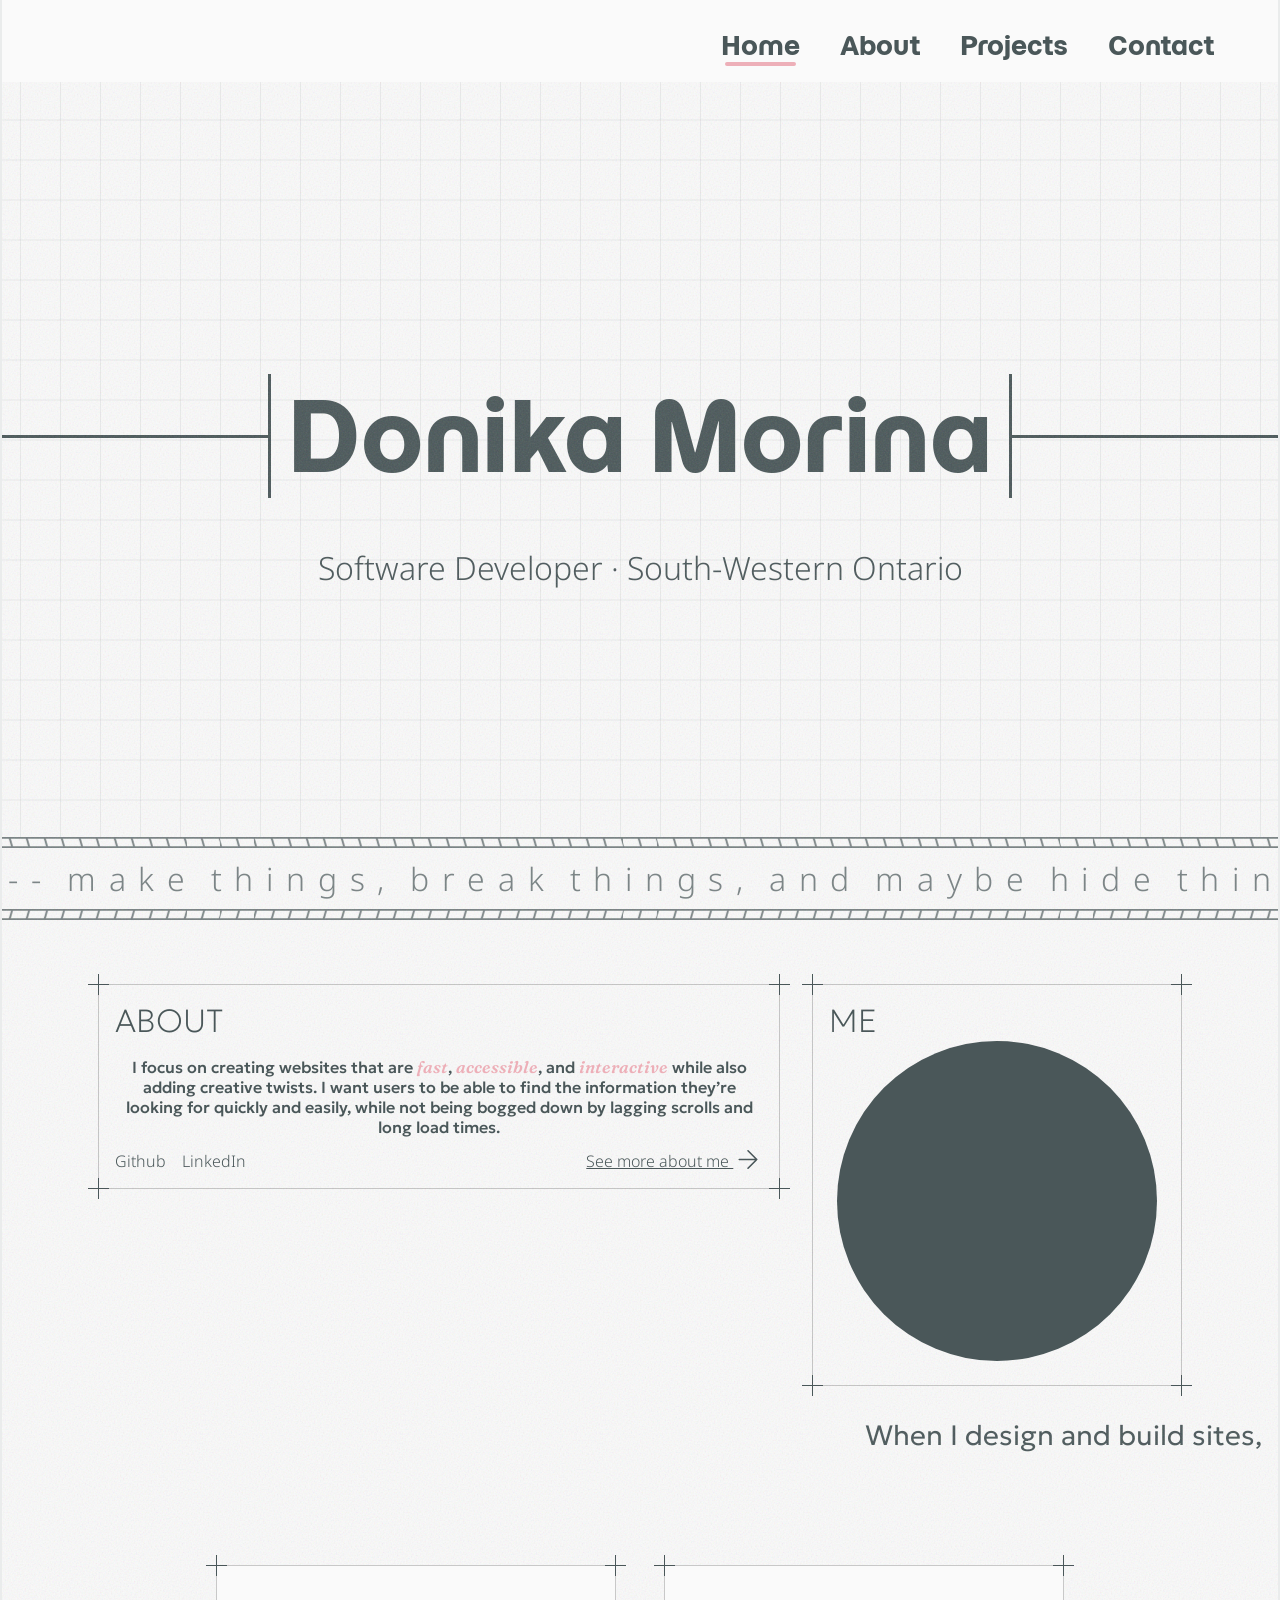
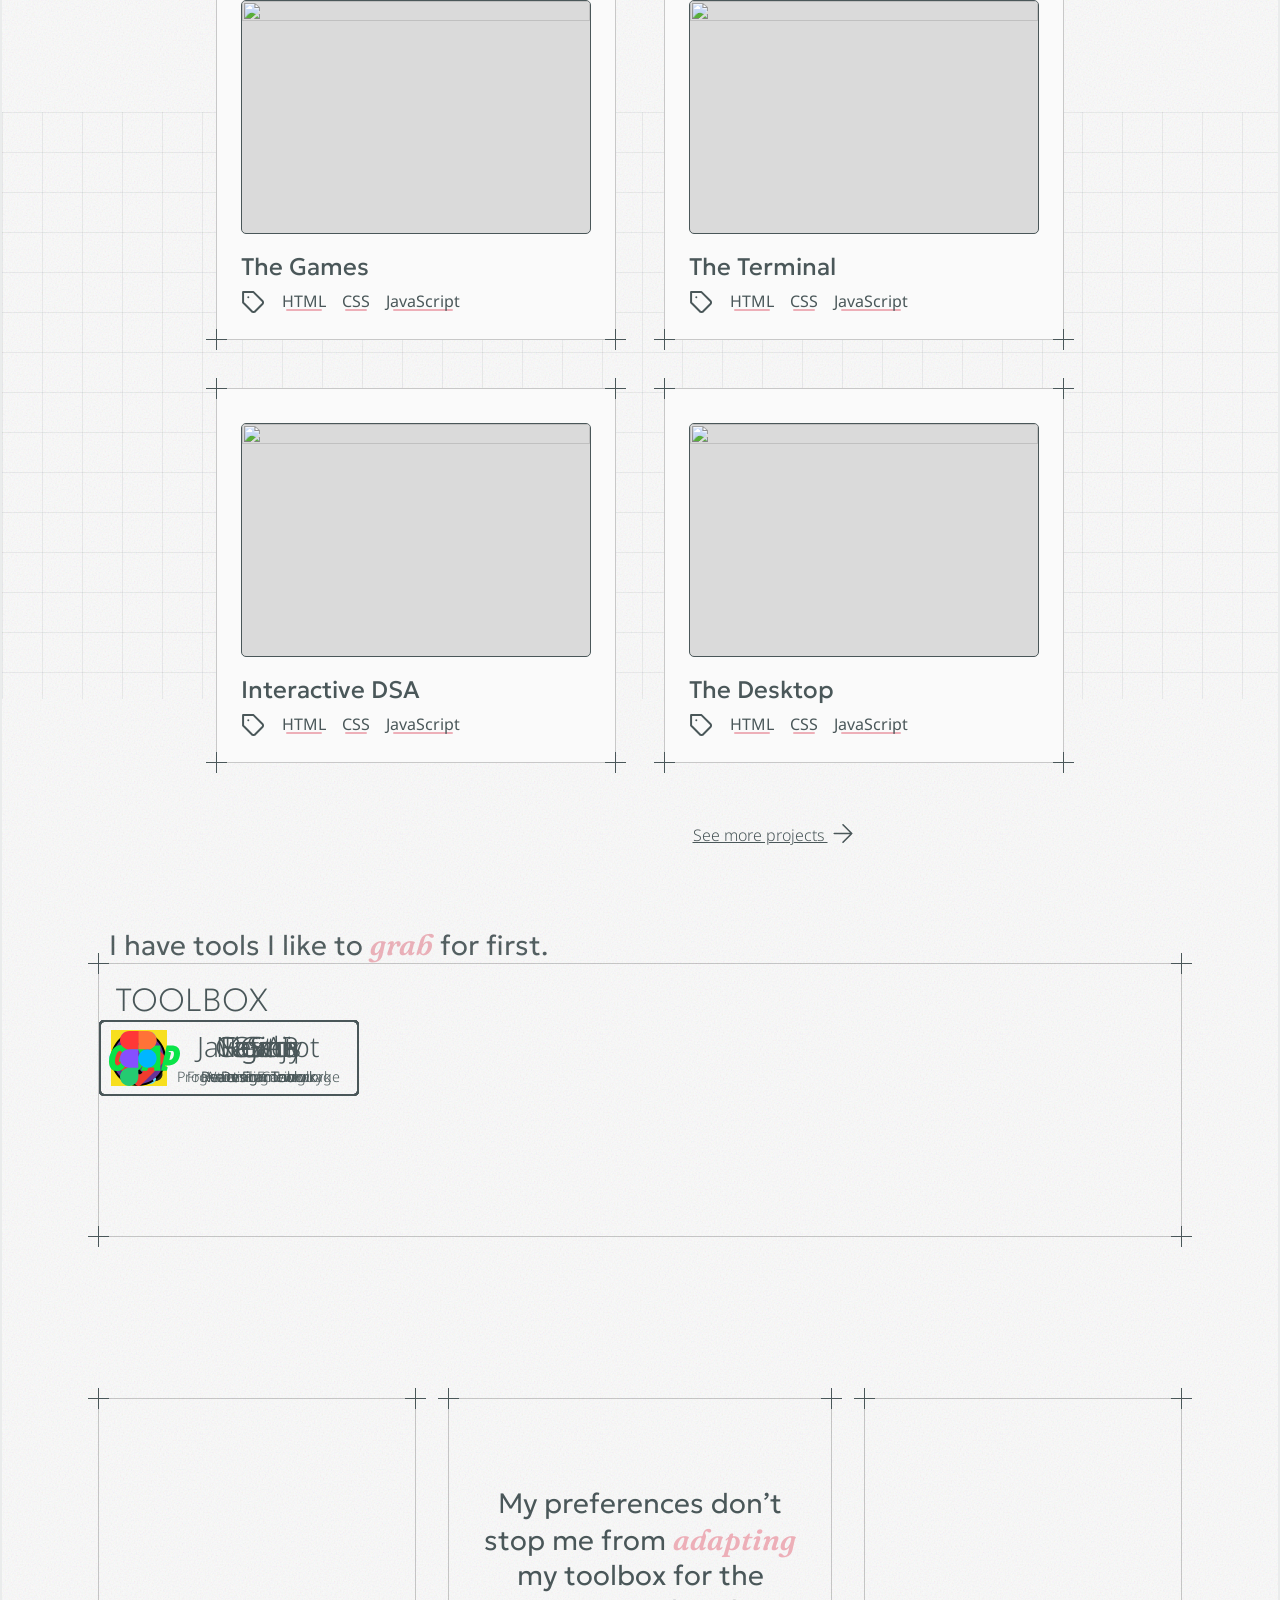
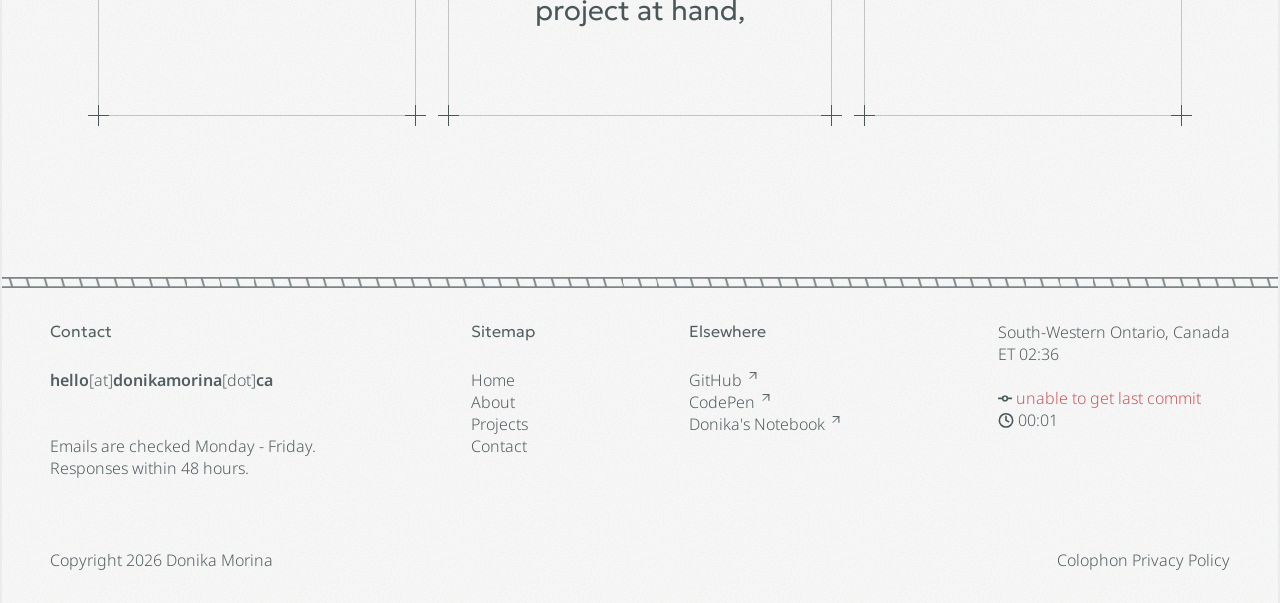
==== commit 56b28ebe: "adaptable section" ====
--- a/index.html
+++ b/index.html
@@ -53,6 +53,7 @@
     <script src="/scripts/clock.js" defer></script>
     <script src="/scripts/getLastCommit.js" defer></script>
     <script src="/scripts/skills.js" defer></script>
+    <script src="/scripts/adaptableSection.js" defer></script>
 </head>
 
 <body>
@@ -132,7 +133,7 @@
                     <div class="profile"></div>
                 </div>
             </section>
-            <h2 class="main-text align-right">but that doesn't stop me from <em>experimenting</em> with new things,
+            <h2 class="main-text align-right">When I design and build sites,
             </h2>
             <section class="projects">
                 <div class="projects-bg"></div>
@@ -241,10 +242,8 @@
                     <div class="dotted-circle"></div>
                 </div>
             </section>
-            <h2 class="main-text"> or <em id="change-word">adapting</em> my tools to the project at hand.
-            </h2>
             <section class="tools">
-                <h2 class="main-text">I have tools I like to <em>grab</em> for first, </h2>
+                <h2 class="main-text">I have tools I like to <em>grab</em> for first. </h2>
                 <div class="border">
                     <div class="tool-container" id="skill-container">
                         <h2 class="header"> Toolbox </h2>
@@ -322,7 +321,16 @@
                     </div>
                 </div>
             </section>
-
+            <section class="adaptable">
+                <div class="box-container">
+                    <div class="box border"></div>
+                    <div class="box border">
+                        <h2 class="main-text">My preferences don’t stop me from <em id="word-btn">adapting</em> my
+                            toolbox for the project at hand,</h2>
+                    </div>
+                    <div class="box border"></div>
+                </div>
+            </section>
         </main>
         <footer>
             <div class="footer-container">
--- a/styles/styles.css
+++ b/styles/styles.css
@@ -450,7 +450,7 @@
 }
 
 .scroller {
-    font-size: 2rem;
+    font-size: 1.5rem;
     font-weight: 200;
     animation: marquee 20s linear infinite;
     white-space: nowrap;
@@ -465,7 +465,7 @@
 .scroller>span {
     display: inline-block;
     transition: transform 0.3s ease-out;
-    padding: 1rem 0.3rem;
+    padding: 0.5rem 0.4rem;
     font-size: 2rem;
     cursor: default;
     font-family: "Noto Sans", monospace;
@@ -809,6 +809,60 @@
     text-wrap-mode: nowrap;
     bottom: 50%;
     left: 35%;
+}
+
+/* ADAPTABLE*/
+.adaptable {
+    min-height: 45vw;
+    display: grid;
+    place-items: center;
+
+}
+
+#word-btn {
+    cursor: pointer;
+}
+
+#word-btn:hover {
+    color: grey;
+}
+
+.box-container {
+    display: grid;
+    grid-template-columns: 1fr max-content 1fr;
+    grid-template-rows: 1fr;
+    place-items: center;
+    width: 100%;
+    gap: 2rem;
+}
+
+.box {
+    width: 100%;
+    aspect-ratio: 1/1;
+    transition: all 0.75s ease;
+}
+
+.box:nth-child(2) {
+    padding: 2rem;
+    text-align: center;
+    max-width: 30vw;
+    aspect-ratio: 0;
+    height: 100%;
+    display: flex;
+    justify-content: center;
+    align-items: center;
+}
+
+.box.growing {
+    height: 40vw;
+}
+
+.box.expanding {
+    max-width: 40vw;
+}
+
+.box.changing {
+    filter: invert(100%);
 }
 
 
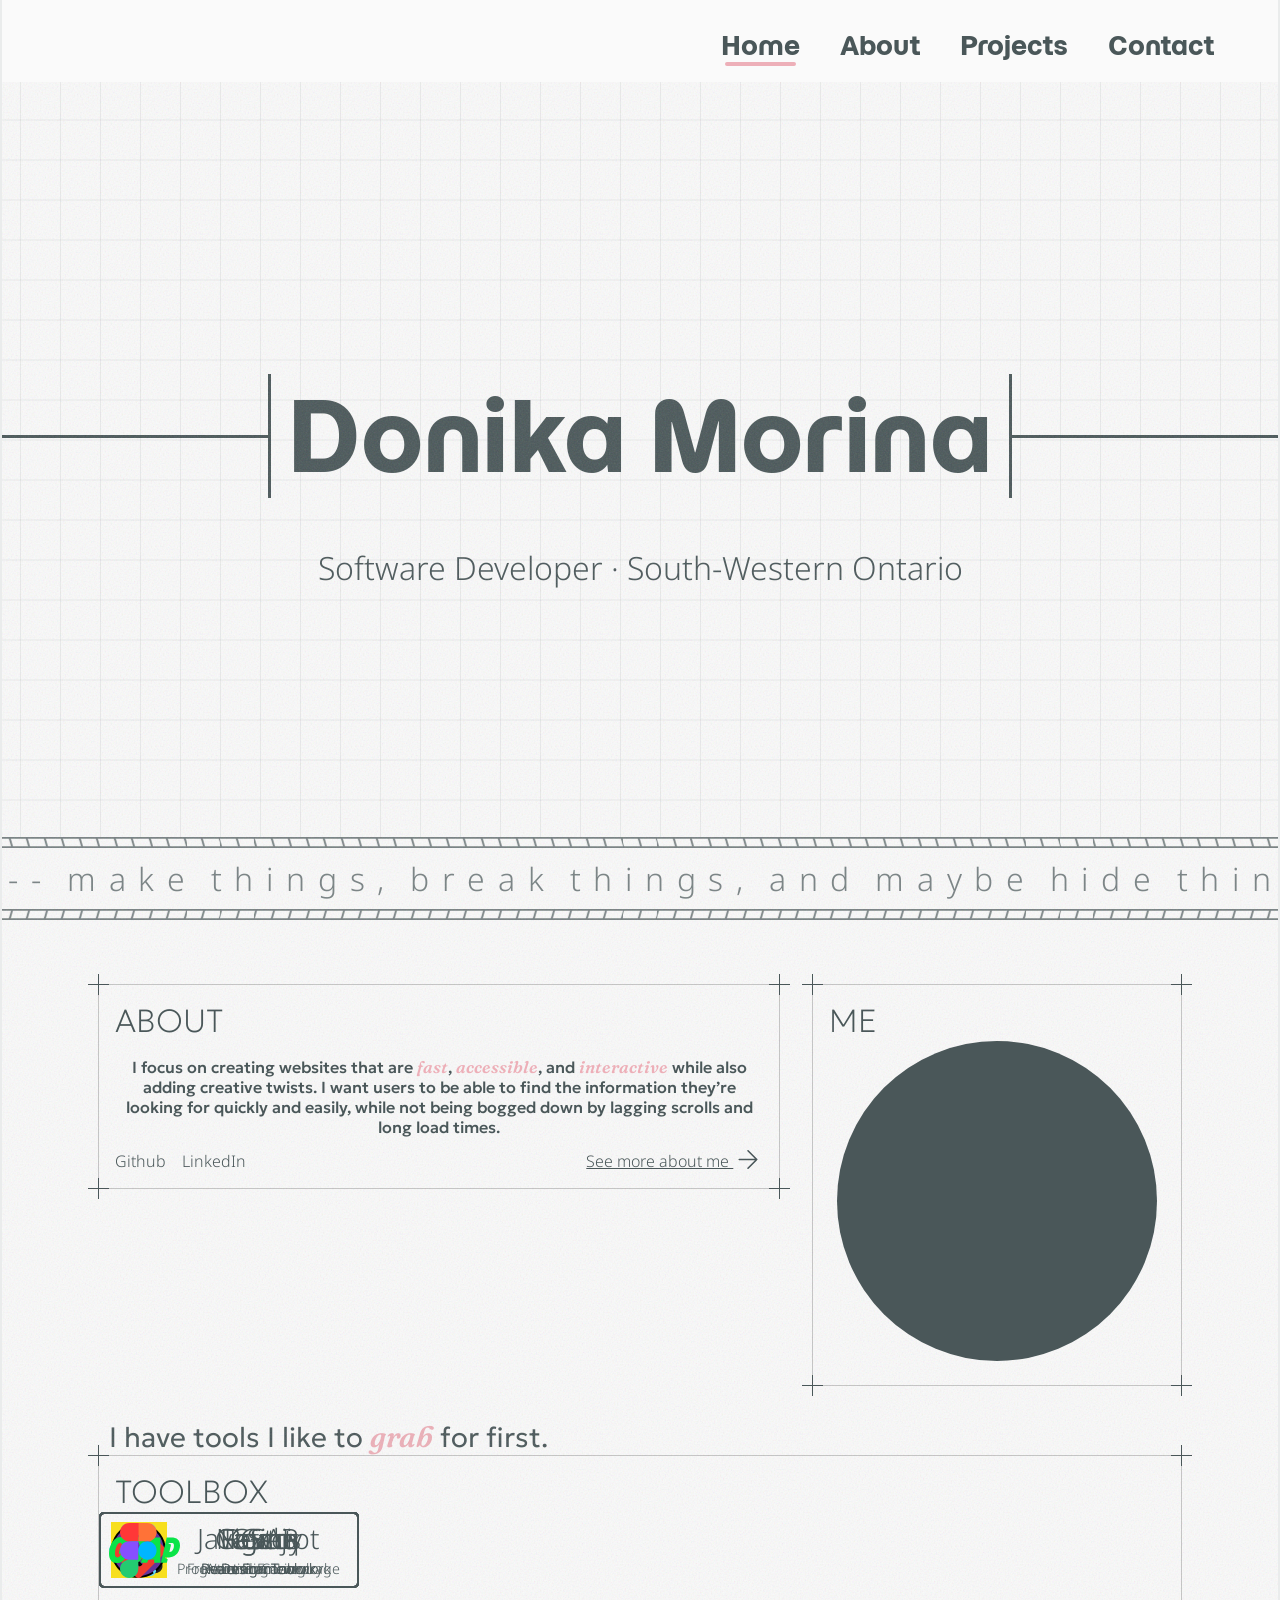
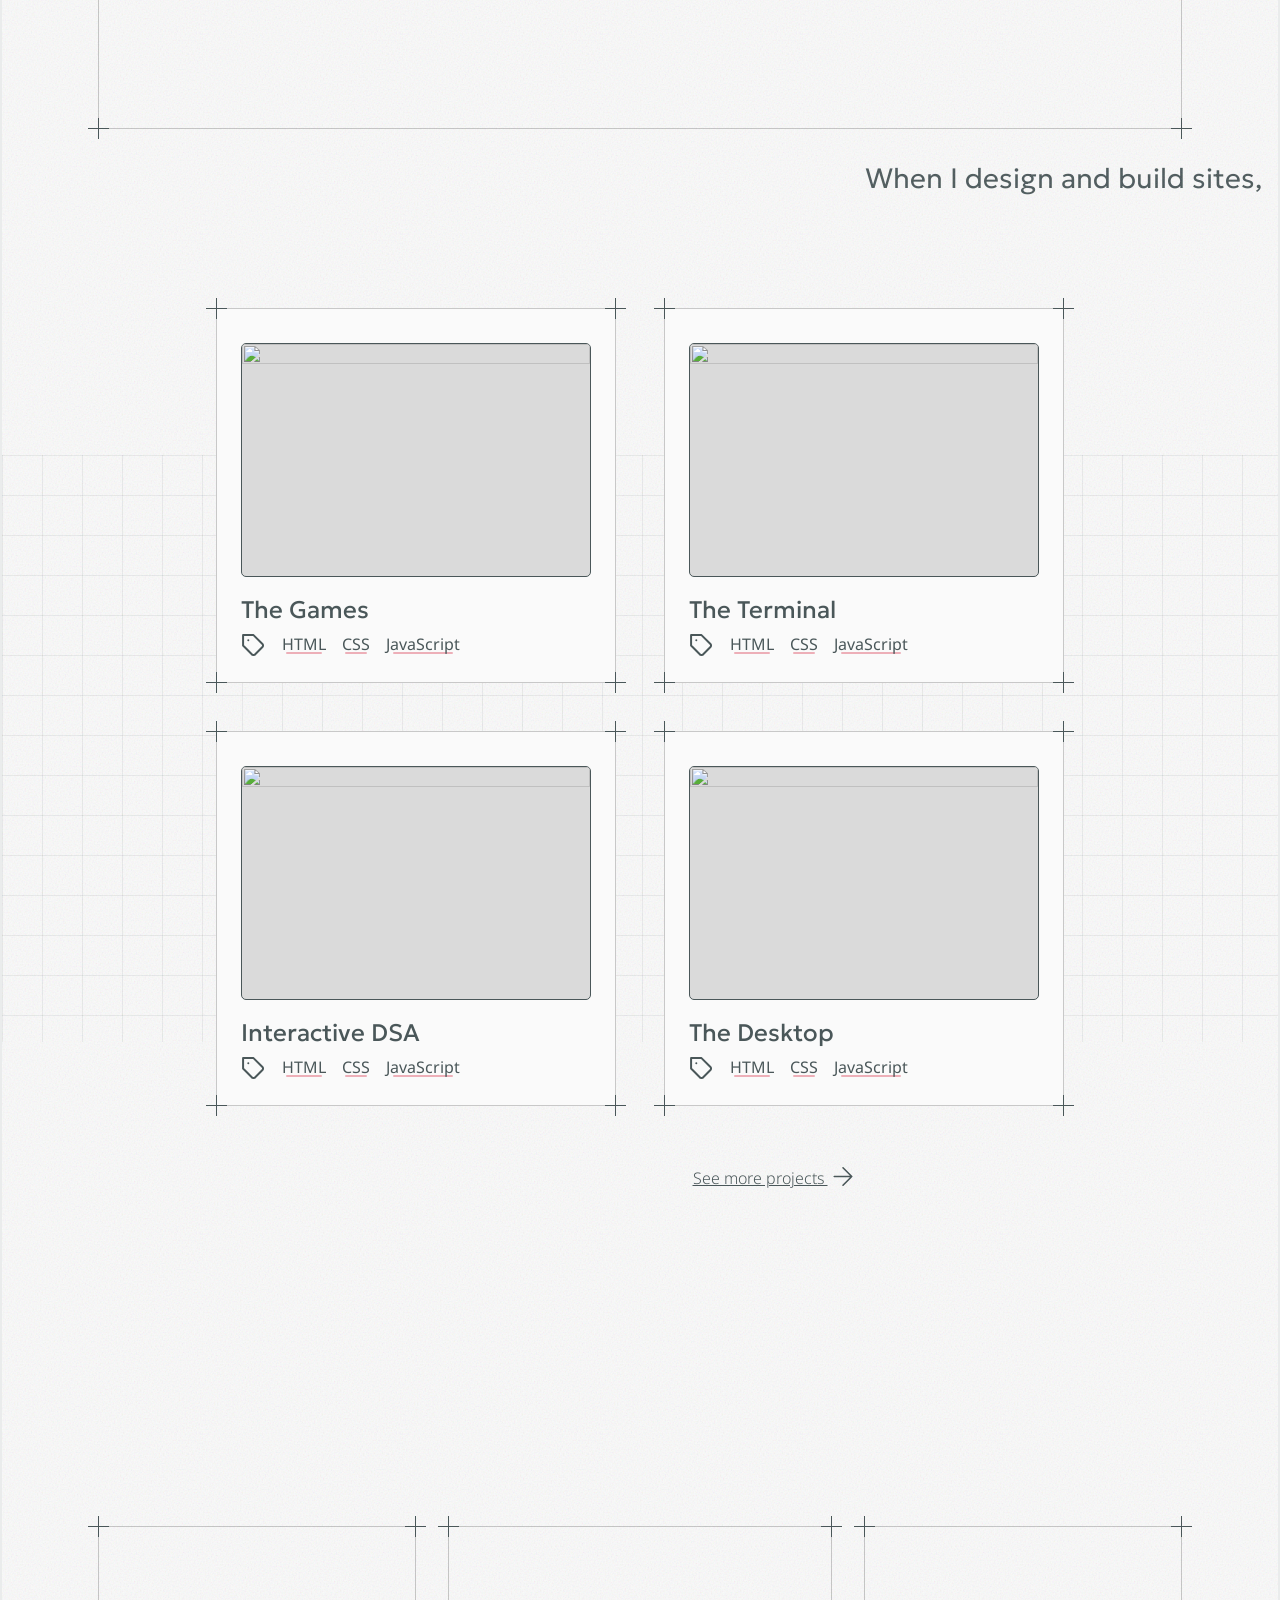
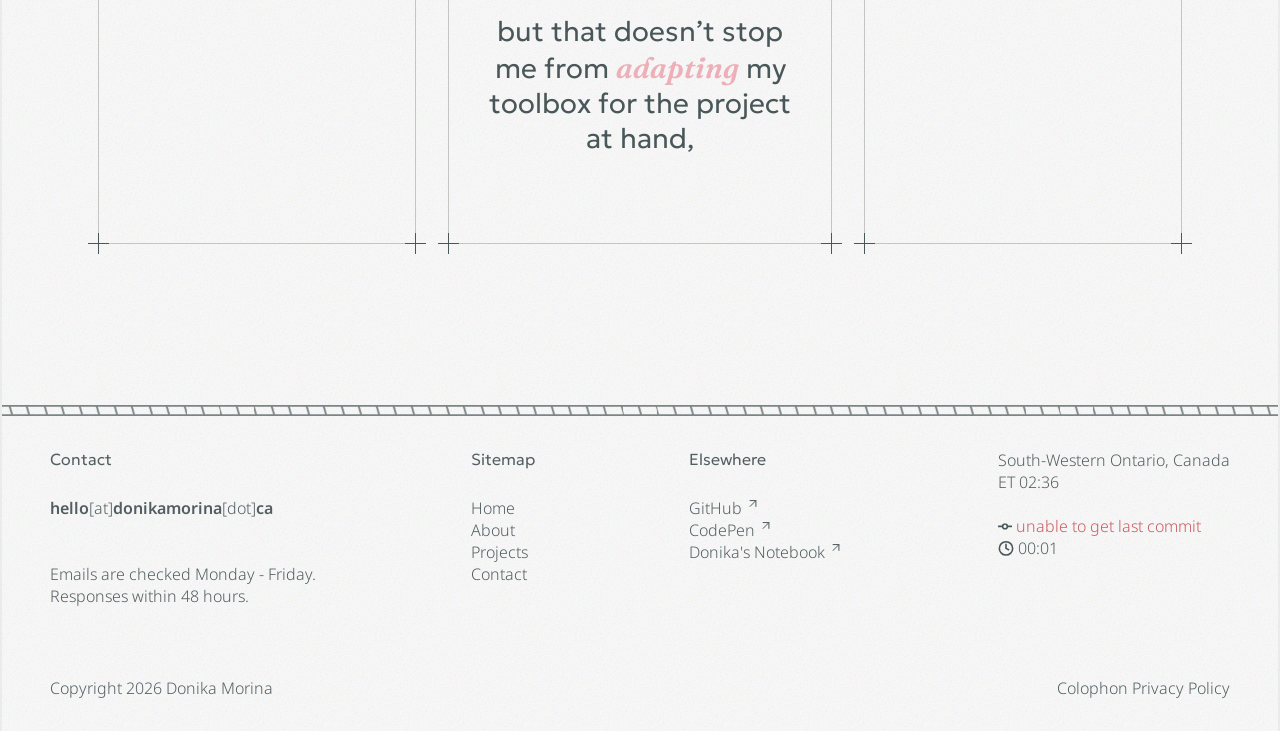
==== commit c6250a56: "small styles" ====
--- a/index.html
+++ b/index.html
@@ -133,6 +133,85 @@
                     <div class="profile"></div>
                 </div>
             </section>
+            <section class="tools">
+                <h2 class="main-text">I have tools I like to <em>grab</em> for first. </h2>
+                <div class="border">
+                    <div class="tool-container" id="skill-container">
+                        <h2 class="header"> Toolbox </h2>
+                        <div class="tool">
+                            <i class="tool-icon"><img src="/assets/logo/figma.svg" alt=""></i>
+                            <div class="tool-info">
+                                <h6>Figma</h6>
+                                <p>Design Tool</p>
+                            </div>
+                        </div>
+                        <div class="tool">
+                            <i class="tool-icon"><img src="/assets/logo/js.svg" alt=""></i>
+                            <div class="tool-info">
+                                <h6>JavaScript</h6>
+                                <p>Programming Language</p>
+                            </div>
+                        </div>
+                        <div class="tool">
+                            <i class="tool-icon"><img src="/assets/logo/react.svg" alt=""></i>
+                            <div class="tool-info">
+                                <h6>React</h6>
+                                <p>Front-end Framework</p>
+                            </div>
+                        </div>
+                        <div class="tool">
+                            <i class="tool-icon"><img src="/assets/logo/next.svg" alt=""></i>
+                            <div class="tool-info">
+                                <h6>Next.js</h6>
+                                <p>React Framework</p>
+                            </div>
+                        </div>
+                        <div class="tool">
+                            <i class="tool-icon"><img src="/assets/logo/gatsby.svg" alt=""></i>
+                            <div class="tool-info">
+                                <h6>Gatsby</h6>
+                                <p>React Framework</p>
+                            </div>
+                        </div>
+                        <div class="tool">
+                            <i class="tool-icon">
+                                <svg width="55" height="55" viewBox="0 0 55 55" fill="none"
+                                    xmlns="http://www.w3.org/2000/svg">
+                                    <path
+                                        d="M29.999 53.964C29.6712 54.2924 29.2819 54.5529 28.8533 54.7307C28.4246 54.9085 27.9652 55 27.5011 55C27.0371 55 26.5776 54.9085 26.149 54.7307C25.7204 54.5529 25.331 54.2924 25.0033 53.964L1.03493 29.9949C0.706841 29.6671 0.446565 29.2779 0.268984 28.8496C0.0914031 28.4212 0 27.962 0 27.4983C0 27.0346 0.0914031 26.5754 0.268984 26.147C0.446565 25.7186 0.706841 25.3294 1.03493 25.0017L17.5142 8.52579L23.7772 14.7885C23.4047 15.7917 23.4254 16.8987 23.8351 17.8873C24.2448 18.8759 25.0133 19.6729 25.9864 20.1185V35.3799C25.1073 35.7825 24.3924 36.4737 23.9603 37.3387C23.5282 38.2036 23.405 39.1903 23.611 40.135C23.8171 41.0796 24.3401 41.9254 25.0931 42.5319C25.8462 43.1383 26.784 43.469 27.7509 43.469C28.7179 43.469 29.6557 43.1383 30.4087 42.5319C31.1618 41.9254 31.6848 41.0796 31.8908 40.135C32.0969 39.1903 31.9737 38.2036 31.5416 37.3387C31.1095 36.4737 30.3946 35.7825 29.5155 35.3799V20.5264L35.2629 26.2735C34.9261 27.1802 34.9095 28.1749 35.2159 29.0924C35.5223 30.0099 36.1333 30.7951 36.9474 31.3175C37.7616 31.8399 38.7299 32.0682 39.6917 31.9645C40.6535 31.8608 41.5509 31.4313 42.235 30.7473C42.919 30.0633 43.3485 29.166 43.4523 28.2042C43.556 27.2425 43.3277 26.2742 42.8052 25.4601C42.2827 24.646 41.4976 24.0351 40.58 23.7287C39.6624 23.4223 38.6677 23.4389 37.7608 23.7757L31.7246 17.7399C32.0063 16.9793 32.0638 16.1538 31.8904 15.3614C31.7169 14.5691 31.3198 13.8431 30.7461 13.2697C30.1724 12.6962 29.4462 12.2994 28.6537 12.1263C27.8612 11.9532 27.0357 12.0111 26.2751 12.293L20.0075 6.02805L25.0033 1.03487C25.331 0.706797 25.7202 0.446537 26.1486 0.268967C26.577 0.0913974 27.0362 0 27.5 0C27.9638 0 28.423 0.0913974 28.8514 0.268967C29.2798 0.446537 29.669 0.706797 29.9967 1.03487L53.9651 25.004C54.2932 25.3317 54.5534 25.7209 54.731 26.1493C54.9086 26.5777 55 27.0368 55 27.5006C55 27.9643 54.9086 28.4235 54.731 28.8519C54.5534 29.2802 54.2932 29.6694 53.9651 29.9972L29.999 53.964Z"
+                                        fill="#F03C2E" />
+                                </svg>
+                            </i>
+                            <div class="tool-info">
+                                <h6>Git</h6>
+                                <p>Version Control</p>
+                            </div>
+                        </div>
+                        <div class="tool">
+                            <i class="tool-icon">
+                                <svg height="27" width="71" viewBox="0 0 71 27" fill="none"
+                                    xmlns="http://www.w3.org/2000/svg">
+                                    <path
+                                        d="M29.0799 0C31.4968 0.0147917 33.331 0.704082 34.5291 2.04716C35.6622 3.32221 36.2065 5.16525 36.1474 7.52008L36.1059 7.70054C36.0823 7.75379 36.0468 7.80704 36.0024 7.84846C35.9136 7.93425 35.7924 7.98158 35.6681 7.98158H30.7602C30.4407 7.98158 30.1715 7.72125 30.1715 7.40471C30.1715 6.15038 29.7928 5.45813 29.0178 5.30429L28.6628 5.27175C27.651 5.27175 26.9943 5.89596 26.9765 6.98462C26.9558 8.19754 27.6421 9.301 29.5946 11.1943C32.1625 13.6083 33.1949 15.7472 33.1446 18.5695C33.0648 23.1371 29.9585 26.0925 25.237 26.0925C22.826 26.0925 20.9829 25.4446 19.7552 24.1725C18.5127 22.8797 17.9447 20.9835 18.0631 18.534C18.069 18.4097 18.1193 18.2884 18.208 18.2026C18.2968 18.1168 18.4181 18.0695 18.5393 18.0695H23.6158C23.6868 18.0725 23.7549 18.0902 23.82 18.1198C23.8821 18.1523 23.9383 18.1967 23.9827 18.2529C24.0211 18.2973 24.0478 18.3505 24.0655 18.4097C24.0803 18.4659 24.0833 18.528 24.0714 18.5872C24.0152 19.4688 24.172 20.1285 24.5181 20.4953C24.74 20.732 25.0536 20.8533 25.4382 20.8533C26.376 20.8533 26.9262 20.1877 26.9469 19.0339C26.9647 18.037 26.6452 17.1583 24.9293 15.3892C22.7076 13.2178 20.7167 10.9754 20.7788 7.44908C20.8173 5.40192 21.6278 3.53225 23.0686 2.18029C24.5891 0.754374 26.6659 0 29.0799 0ZM11.9718 0.082833C14.1817 0.065083 15.9183 0.745501 17.1253 2.10929C18.4033 3.55 19.0511 5.72142 19.0541 8.56437C19.0511 8.68862 18.9979 8.80696 18.9091 8.89571C18.8204 8.9815 18.7021 9.03179 18.5778 9.03179H13.2498C13.1581 9.02883 13.0664 8.99038 13.0013 8.92529C12.9363 8.85725 12.9008 8.76554 12.8978 8.67383C12.8564 6.83079 12.3416 5.87525 11.324 5.76283L11.1139 5.751C9.07268 5.75396 7.86864 8.52592 7.22964 10.0642C6.33622 12.215 5.88064 14.5461 5.96939 16.8714C6.01376 17.9541 6.18831 19.4747 7.21189 20.1048C8.12306 20.664 9.42176 20.2942 10.2087 19.6729C10.9926 19.0546 11.6257 17.9837 11.892 17.0075C11.9304 16.8714 11.9304 16.7678 11.8949 16.7175C11.8772 16.6939 11.8417 16.682 11.8003 16.6732L10.3093 16.6613C10.2383 16.6613 10.1643 16.6436 10.0992 16.614C10.0341 16.5844 9.97497 16.54 9.92764 16.4838C9.89214 16.4424 9.86551 16.3892 9.85368 16.3359C9.84185 16.2797 9.84185 16.2235 9.85368 16.1702L10.7885 12.1055C10.8358 11.8955 11.0222 11.7387 11.253 11.7091V11.7002H20.2315C20.2522 11.7002 20.2759 11.7002 20.2936 11.7032C20.5273 11.7327 20.693 11.9517 20.6901 12.1883V12.2002L19.7552 16.256C19.7049 16.4868 19.4742 16.6554 19.2109 16.6554H18.0838C18.0453 16.6554 18.0039 16.6702 17.9713 16.6939C17.9388 16.7175 17.9151 16.753 17.9033 16.7915C16.862 20.3237 15.4508 22.7555 13.5901 24.214C12.0044 25.4565 10.0548 26.0363 7.4456 26.0363C5.1026 26.0363 3.52285 25.2819 2.18272 23.7939C0.413639 21.8236 -0.317069 18.605 0.126681 14.7207C0.925431 7.43429 4.70026 0.082833 11.9718 0.082833ZM62.1718 0.473333C68.1181 0.473333 71.0882 3.17133 70.9965 8.49338C70.8871 14.7295 67.0886 19.315 61.3701 20.374C60.5566 20.522 59.7312 20.5811 58.9058 20.5752L56.1427 20.5634C56.0984 20.5634 56.054 20.5811 56.0214 20.6137C55.9889 20.6432 55.9711 20.6876 55.9711 20.732C55.9711 20.7616 55.9771 20.7912 55.9948 20.8178C56.0096 20.8444 56.0333 20.8651 56.0599 20.8799L58.4088 22.1047C58.6011 22.2052 58.678 22.3739 58.6336 22.5898C58.6188 22.6579 58.0361 25.2908 58.0213 25.35C57.971 25.5807 57.7846 25.7138 57.5154 25.7138H52.4773C52.4063 25.7138 52.3324 25.699 52.2673 25.6695C52.2022 25.6399 52.1431 25.5925 52.0957 25.5393C52.0602 25.4949 52.0336 25.4446 52.0218 25.3914C52.007 25.3381 52.0099 25.279 52.0218 25.2227L57.6308 0.843125C57.687 0.588708 57.9266 0.476291 58.1396 0.476291L62.1718 0.473333ZM51.0988 0.508833C51.155 0.5325 51.2082 0.565041 51.2496 0.606458C51.2911 0.650833 51.3295 0.704083 51.3502 0.760292C51.3739 0.8165 51.3828 0.875667 51.3828 0.934833L51.3502 25.2316C51.3591 25.2878 51.3561 25.347 51.3413 25.4032C51.3266 25.4594 51.297 25.5097 51.2615 25.5541C51.2171 25.6044 51.1638 25.6458 51.1017 25.6724C51.0426 25.699 50.9775 25.7138 50.9124 25.7109H45.5489C45.4898 25.7138 45.4276 25.699 45.3714 25.6783C45.3152 25.6547 45.262 25.6192 45.2206 25.5777C45.1791 25.5334 45.1436 25.4831 45.1229 25.4269C45.0993 25.3707 45.0874 25.3115 45.0874 25.2494L45.2028 22.8916C45.2087 22.6342 45.2028 22.5632 45.0519 22.5455L44.8508 22.5395H39.7802C39.4133 22.5395 39.3867 22.5721 39.2566 22.9093L38.2034 25.4446C38.1087 25.6251 37.9194 25.7109 37.6354 25.7109H32.3252C32.0027 25.7109 31.772 25.3914 31.8933 25.0926L42.8923 0.837208C42.9663 0.69225 43.0787 0.473333 43.3331 0.473333H50.9242C50.9834 0.473333 51.0426 0.485166 51.0988 0.508833ZM45.8536 7.08521C45.83 6.99054 45.7531 6.99942 45.6909 7.12367C45.6466 7.21242 45.6051 7.30708 45.5726 7.39879L41.7741 16.8152C41.7534 16.8743 41.7386 16.9217 41.7268 16.9572C41.7238 16.9749 41.7208 16.9956 41.7238 17.0134C41.7268 17.0311 41.7356 17.0489 41.7445 17.0637C41.7564 17.0785 41.7711 17.0903 41.7889 17.0992C41.8037 17.108 41.8214 17.1169 41.8392 17.1169L45.0105 17.1583C45.3626 17.1287 45.3803 17.111 45.4158 16.753C45.4217 16.6258 45.8714 7.19466 45.8536 7.08521ZM59.4975 5.893C59.4531 5.893 59.4117 5.91075 59.3791 5.94329C59.3466 5.97287 59.3288 6.01725 59.3259 6.06162C59.3259 6.09121 59.3348 6.12079 59.3496 6.14742C59.3673 6.17404 59.388 6.19771 59.4146 6.2125C59.4531 6.23321 61.7369 7.43725 61.9056 7.52896C62.0298 7.597 62.0328 7.71533 61.9913 7.91946C61.9706 8.01117 60.3938 14.9455 60.3968 14.9514C60.4057 14.9603 60.453 14.984 60.6897 14.984H60.7962C63.4439 14.8775 64.8876 11.7475 64.9408 8.70933C64.9674 7.06746 64.4083 6.05867 63.3936 5.91075L63.1836 5.893H59.4975Z"
+                                        fill="#0AE448" />
+                                </svg>
+
+                            </i>
+                            <div class="tool-info">
+                                <h6>GSAP</h6>
+                                <p>Animation Library</p>
+                            </div>
+                        </div>
+                        <div class="tool">
+                            <i class="tool-icon"><img src="/assets/logo/figma.svg" alt=""></i>
+                            <div class="tool-info">
+                                <h6>Figma</h6>
+                                <p>Design Tool</p>
+                            </div>
+                        </div>
+                    </div>
+                </div>
+            </section>
             <h2 class="main-text align-right">When I design and build sites,
             </h2>
             <section class="projects">
@@ -242,90 +321,12 @@
                     <div class="dotted-circle"></div>
                 </div>
             </section>
-            <section class="tools">
-                <h2 class="main-text">I have tools I like to <em>grab</em> for first. </h2>
-                <div class="border">
-                    <div class="tool-container" id="skill-container">
-                        <h2 class="header"> Toolbox </h2>
-                        <div class="tool">
-                            <i class="tool-icon"><img src="/assets/logo/figma.svg" alt=""></i>
-                            <div class="tool-info">
-                                <h6>Figma</h6>
-                                <p>Design Tool</p>
-                            </div>
-                        </div>
-                        <div class="tool">
-                            <i class="tool-icon"><img src="/assets/logo/js.svg" alt=""></i>
-                            <div class="tool-info">
-                                <h6>JavaScript</h6>
-                                <p>Programming Language</p>
-                            </div>
-                        </div>
-                        <div class="tool">
-                            <i class="tool-icon"><img src="/assets/logo/react.svg" alt=""></i>
-                            <div class="tool-info">
-                                <h6>React</h6>
-                                <p>Front-end Framework</p>
-                            </div>
-                        </div>
-                        <div class="tool">
-                            <i class="tool-icon"><img src="/assets/logo/next.svg" alt=""></i>
-                            <div class="tool-info">
-                                <h6>Next.js</h6>
-                                <p>React Framework</p>
-                            </div>
-                        </div>
-                        <div class="tool">
-                            <i class="tool-icon"><img src="/assets/logo/gatsby.svg" alt=""></i>
-                            <div class="tool-info">
-                                <h6>Gatsby</h6>
-                                <p>React Framework</p>
-                            </div>
-                        </div>
-                        <div class="tool">
-                            <i class="tool-icon">
-                                <svg width="55" height="55" viewBox="0 0 55 55" fill="none"
-                                    xmlns="http://www.w3.org/2000/svg">
-                                    <path
-                                        d="M29.999 53.964C29.6712 54.2924 29.2819 54.5529 28.8533 54.7307C28.4246 54.9085 27.9652 55 27.5011 55C27.0371 55 26.5776 54.9085 26.149 54.7307C25.7204 54.5529 25.331 54.2924 25.0033 53.964L1.03493 29.9949C0.706841 29.6671 0.446565 29.2779 0.268984 28.8496C0.0914031 28.4212 0 27.962 0 27.4983C0 27.0346 0.0914031 26.5754 0.268984 26.147C0.446565 25.7186 0.706841 25.3294 1.03493 25.0017L17.5142 8.52579L23.7772 14.7885C23.4047 15.7917 23.4254 16.8987 23.8351 17.8873C24.2448 18.8759 25.0133 19.6729 25.9864 20.1185V35.3799C25.1073 35.7825 24.3924 36.4737 23.9603 37.3387C23.5282 38.2036 23.405 39.1903 23.611 40.135C23.8171 41.0796 24.3401 41.9254 25.0931 42.5319C25.8462 43.1383 26.784 43.469 27.7509 43.469C28.7179 43.469 29.6557 43.1383 30.4087 42.5319C31.1618 41.9254 31.6848 41.0796 31.8908 40.135C32.0969 39.1903 31.9737 38.2036 31.5416 37.3387C31.1095 36.4737 30.3946 35.7825 29.5155 35.3799V20.5264L35.2629 26.2735C34.9261 27.1802 34.9095 28.1749 35.2159 29.0924C35.5223 30.0099 36.1333 30.7951 36.9474 31.3175C37.7616 31.8399 38.7299 32.0682 39.6917 31.9645C40.6535 31.8608 41.5509 31.4313 42.235 30.7473C42.919 30.0633 43.3485 29.166 43.4523 28.2042C43.556 27.2425 43.3277 26.2742 42.8052 25.4601C42.2827 24.646 41.4976 24.0351 40.58 23.7287C39.6624 23.4223 38.6677 23.4389 37.7608 23.7757L31.7246 17.7399C32.0063 16.9793 32.0638 16.1538 31.8904 15.3614C31.7169 14.5691 31.3198 13.8431 30.7461 13.2697C30.1724 12.6962 29.4462 12.2994 28.6537 12.1263C27.8612 11.9532 27.0357 12.0111 26.2751 12.293L20.0075 6.02805L25.0033 1.03487C25.331 0.706797 25.7202 0.446537 26.1486 0.268967C26.577 0.0913974 27.0362 0 27.5 0C27.9638 0 28.423 0.0913974 28.8514 0.268967C29.2798 0.446537 29.669 0.706797 29.9967 1.03487L53.9651 25.004C54.2932 25.3317 54.5534 25.7209 54.731 26.1493C54.9086 26.5777 55 27.0368 55 27.5006C55 27.9643 54.9086 28.4235 54.731 28.8519C54.5534 29.2802 54.2932 29.6694 53.9651 29.9972L29.999 53.964Z"
-                                        fill="#F03C2E" />
-                                </svg>
-                            </i>
-                            <div class="tool-info">
-                                <h6>Git</h6>
-                                <p>Version Control</p>
-                            </div>
-                        </div>
-                        <div class="tool">
-                            <i class="tool-icon">
-                                <svg height="27" width="71" viewBox="0 0 71 27" fill="none"
-                                    xmlns="http://www.w3.org/2000/svg">
-                                    <path
-                                        d="M29.0799 0C31.4968 0.0147917 33.331 0.704082 34.5291 2.04716C35.6622 3.32221 36.2065 5.16525 36.1474 7.52008L36.1059 7.70054C36.0823 7.75379 36.0468 7.80704 36.0024 7.84846C35.9136 7.93425 35.7924 7.98158 35.6681 7.98158H30.7602C30.4407 7.98158 30.1715 7.72125 30.1715 7.40471C30.1715 6.15038 29.7928 5.45813 29.0178 5.30429L28.6628 5.27175C27.651 5.27175 26.9943 5.89596 26.9765 6.98462C26.9558 8.19754 27.6421 9.301 29.5946 11.1943C32.1625 13.6083 33.1949 15.7472 33.1446 18.5695C33.0648 23.1371 29.9585 26.0925 25.237 26.0925C22.826 26.0925 20.9829 25.4446 19.7552 24.1725C18.5127 22.8797 17.9447 20.9835 18.0631 18.534C18.069 18.4097 18.1193 18.2884 18.208 18.2026C18.2968 18.1168 18.4181 18.0695 18.5393 18.0695H23.6158C23.6868 18.0725 23.7549 18.0902 23.82 18.1198C23.8821 18.1523 23.9383 18.1967 23.9827 18.2529C24.0211 18.2973 24.0478 18.3505 24.0655 18.4097C24.0803 18.4659 24.0833 18.528 24.0714 18.5872C24.0152 19.4688 24.172 20.1285 24.5181 20.4953C24.74 20.732 25.0536 20.8533 25.4382 20.8533C26.376 20.8533 26.9262 20.1877 26.9469 19.0339C26.9647 18.037 26.6452 17.1583 24.9293 15.3892C22.7076 13.2178 20.7167 10.9754 20.7788 7.44908C20.8173 5.40192 21.6278 3.53225 23.0686 2.18029C24.5891 0.754374 26.6659 0 29.0799 0ZM11.9718 0.082833C14.1817 0.065083 15.9183 0.745501 17.1253 2.10929C18.4033 3.55 19.0511 5.72142 19.0541 8.56437C19.0511 8.68862 18.9979 8.80696 18.9091 8.89571C18.8204 8.9815 18.7021 9.03179 18.5778 9.03179H13.2498C13.1581 9.02883 13.0664 8.99038 13.0013 8.92529C12.9363 8.85725 12.9008 8.76554 12.8978 8.67383C12.8564 6.83079 12.3416 5.87525 11.324 5.76283L11.1139 5.751C9.07268 5.75396 7.86864 8.52592 7.22964 10.0642C6.33622 12.215 5.88064 14.5461 5.96939 16.8714C6.01376 17.9541 6.18831 19.4747 7.21189 20.1048C8.12306 20.664 9.42176 20.2942 10.2087 19.6729C10.9926 19.0546 11.6257 17.9837 11.892 17.0075C11.9304 16.8714 11.9304 16.7678 11.8949 16.7175C11.8772 16.6939 11.8417 16.682 11.8003 16.6732L10.3093 16.6613C10.2383 16.6613 10.1643 16.6436 10.0992 16.614C10.0341 16.5844 9.97497 16.54 9.92764 16.4838C9.89214 16.4424 9.86551 16.3892 9.85368 16.3359C9.84185 16.2797 9.84185 16.2235 9.85368 16.1702L10.7885 12.1055C10.8358 11.8955 11.0222 11.7387 11.253 11.7091V11.7002H20.2315C20.2522 11.7002 20.2759 11.7002 20.2936 11.7032C20.5273 11.7327 20.693 11.9517 20.6901 12.1883V12.2002L19.7552 16.256C19.7049 16.4868 19.4742 16.6554 19.2109 16.6554H18.0838C18.0453 16.6554 18.0039 16.6702 17.9713 16.6939C17.9388 16.7175 17.9151 16.753 17.9033 16.7915C16.862 20.3237 15.4508 22.7555 13.5901 24.214C12.0044 25.4565 10.0548 26.0363 7.4456 26.0363C5.1026 26.0363 3.52285 25.2819 2.18272 23.7939C0.413639 21.8236 -0.317069 18.605 0.126681 14.7207C0.925431 7.43429 4.70026 0.082833 11.9718 0.082833ZM62.1718 0.473333C68.1181 0.473333 71.0882 3.17133 70.9965 8.49338C70.8871 14.7295 67.0886 19.315 61.3701 20.374C60.5566 20.522 59.7312 20.5811 58.9058 20.5752L56.1427 20.5634C56.0984 20.5634 56.054 20.5811 56.0214 20.6137C55.9889 20.6432 55.9711 20.6876 55.9711 20.732C55.9711 20.7616 55.9771 20.7912 55.9948 20.8178C56.0096 20.8444 56.0333 20.8651 56.0599 20.8799L58.4088 22.1047C58.6011 22.2052 58.678 22.3739 58.6336 22.5898C58.6188 22.6579 58.0361 25.2908 58.0213 25.35C57.971 25.5807 57.7846 25.7138 57.5154 25.7138H52.4773C52.4063 25.7138 52.3324 25.699 52.2673 25.6695C52.2022 25.6399 52.1431 25.5925 52.0957 25.5393C52.0602 25.4949 52.0336 25.4446 52.0218 25.3914C52.007 25.3381 52.0099 25.279 52.0218 25.2227L57.6308 0.843125C57.687 0.588708 57.9266 0.476291 58.1396 0.476291L62.1718 0.473333ZM51.0988 0.508833C51.155 0.5325 51.2082 0.565041 51.2496 0.606458C51.2911 0.650833 51.3295 0.704083 51.3502 0.760292C51.3739 0.8165 51.3828 0.875667 51.3828 0.934833L51.3502 25.2316C51.3591 25.2878 51.3561 25.347 51.3413 25.4032C51.3266 25.4594 51.297 25.5097 51.2615 25.5541C51.2171 25.6044 51.1638 25.6458 51.1017 25.6724C51.0426 25.699 50.9775 25.7138 50.9124 25.7109H45.5489C45.4898 25.7138 45.4276 25.699 45.3714 25.6783C45.3152 25.6547 45.262 25.6192 45.2206 25.5777C45.1791 25.5334 45.1436 25.4831 45.1229 25.4269C45.0993 25.3707 45.0874 25.3115 45.0874 25.2494L45.2028 22.8916C45.2087 22.6342 45.2028 22.5632 45.0519 22.5455L44.8508 22.5395H39.7802C39.4133 22.5395 39.3867 22.5721 39.2566 22.9093L38.2034 25.4446C38.1087 25.6251 37.9194 25.7109 37.6354 25.7109H32.3252C32.0027 25.7109 31.772 25.3914 31.8933 25.0926L42.8923 0.837208C42.9663 0.69225 43.0787 0.473333 43.3331 0.473333H50.9242C50.9834 0.473333 51.0426 0.485166 51.0988 0.508833ZM45.8536 7.08521C45.83 6.99054 45.7531 6.99942 45.6909 7.12367C45.6466 7.21242 45.6051 7.30708 45.5726 7.39879L41.7741 16.8152C41.7534 16.8743 41.7386 16.9217 41.7268 16.9572C41.7238 16.9749 41.7208 16.9956 41.7238 17.0134C41.7268 17.0311 41.7356 17.0489 41.7445 17.0637C41.7564 17.0785 41.7711 17.0903 41.7889 17.0992C41.8037 17.108 41.8214 17.1169 41.8392 17.1169L45.0105 17.1583C45.3626 17.1287 45.3803 17.111 45.4158 16.753C45.4217 16.6258 45.8714 7.19466 45.8536 7.08521ZM59.4975 5.893C59.4531 5.893 59.4117 5.91075 59.3791 5.94329C59.3466 5.97287 59.3288 6.01725 59.3259 6.06162C59.3259 6.09121 59.3348 6.12079 59.3496 6.14742C59.3673 6.17404 59.388 6.19771 59.4146 6.2125C59.4531 6.23321 61.7369 7.43725 61.9056 7.52896C62.0298 7.597 62.0328 7.71533 61.9913 7.91946C61.9706 8.01117 60.3938 14.9455 60.3968 14.9514C60.4057 14.9603 60.453 14.984 60.6897 14.984H60.7962C63.4439 14.8775 64.8876 11.7475 64.9408 8.70933C64.9674 7.06746 64.4083 6.05867 63.3936 5.91075L63.1836 5.893H59.4975Z"
-                                        fill="#0AE448" />
-                                </svg>
-
-                            </i>
-                            <div class="tool-info">
-                                <h6>GSAP</h6>
-                                <p>Animation Library</p>
-                            </div>
-                        </div>
-                        <div class="tool">
-                            <i class="tool-icon"><img src="/assets/logo/figma.svg" alt=""></i>
-                            <div class="tool-info">
-                                <h6>Figma</h6>
-                                <p>Design Tool</p>
-                            </div>
-                        </div>
-                    </div>
-                </div>
-            </section>
+
             <section class="adaptable">
                 <div class="box-container">
                     <div class="box border"></div>
                     <div class="box border">
-                        <h2 class="main-text">My preferences don’t stop me from <em id="word-btn">adapting</em> my
+                        <h2 class="main-text">but that doesn’t stop me from <em id="word-btn">adapting</em> my
                             toolbox for the project at hand,</h2>
                     </div>
                     <div class="box border"></div>
--- a/styles/styles.css
+++ b/styles/styles.css
@@ -447,6 +447,7 @@
     border-top: 12px solid transparent;
     border-bottom: 12px solid transparent;
     border-image: var(--border-svg) 13 round;
+    user-select: none;
 }
 
 .scroller {
@@ -813,7 +814,8 @@
 
 /* ADAPTABLE*/
 .adaptable {
-    min-height: 45vw;
+    margin-top: 10rem;
+    min-height: min(45vw, calc((2/5)*1900px));
     display: grid;
     place-items: center;
 
@@ -845,7 +847,7 @@
 .box:nth-child(2) {
     padding: 2rem;
     text-align: center;
-    max-width: 30vw;
+    max-width: min(30vw, calc(1900px * (1/3)));
     aspect-ratio: 0;
     height: 100%;
     display: flex;
@@ -854,7 +856,7 @@
 }
 
 .box.growing {
-    height: 40vw;
+    height: min(40vw, calc((2/5)*1800px));
 }
 
 .box.expanding {
